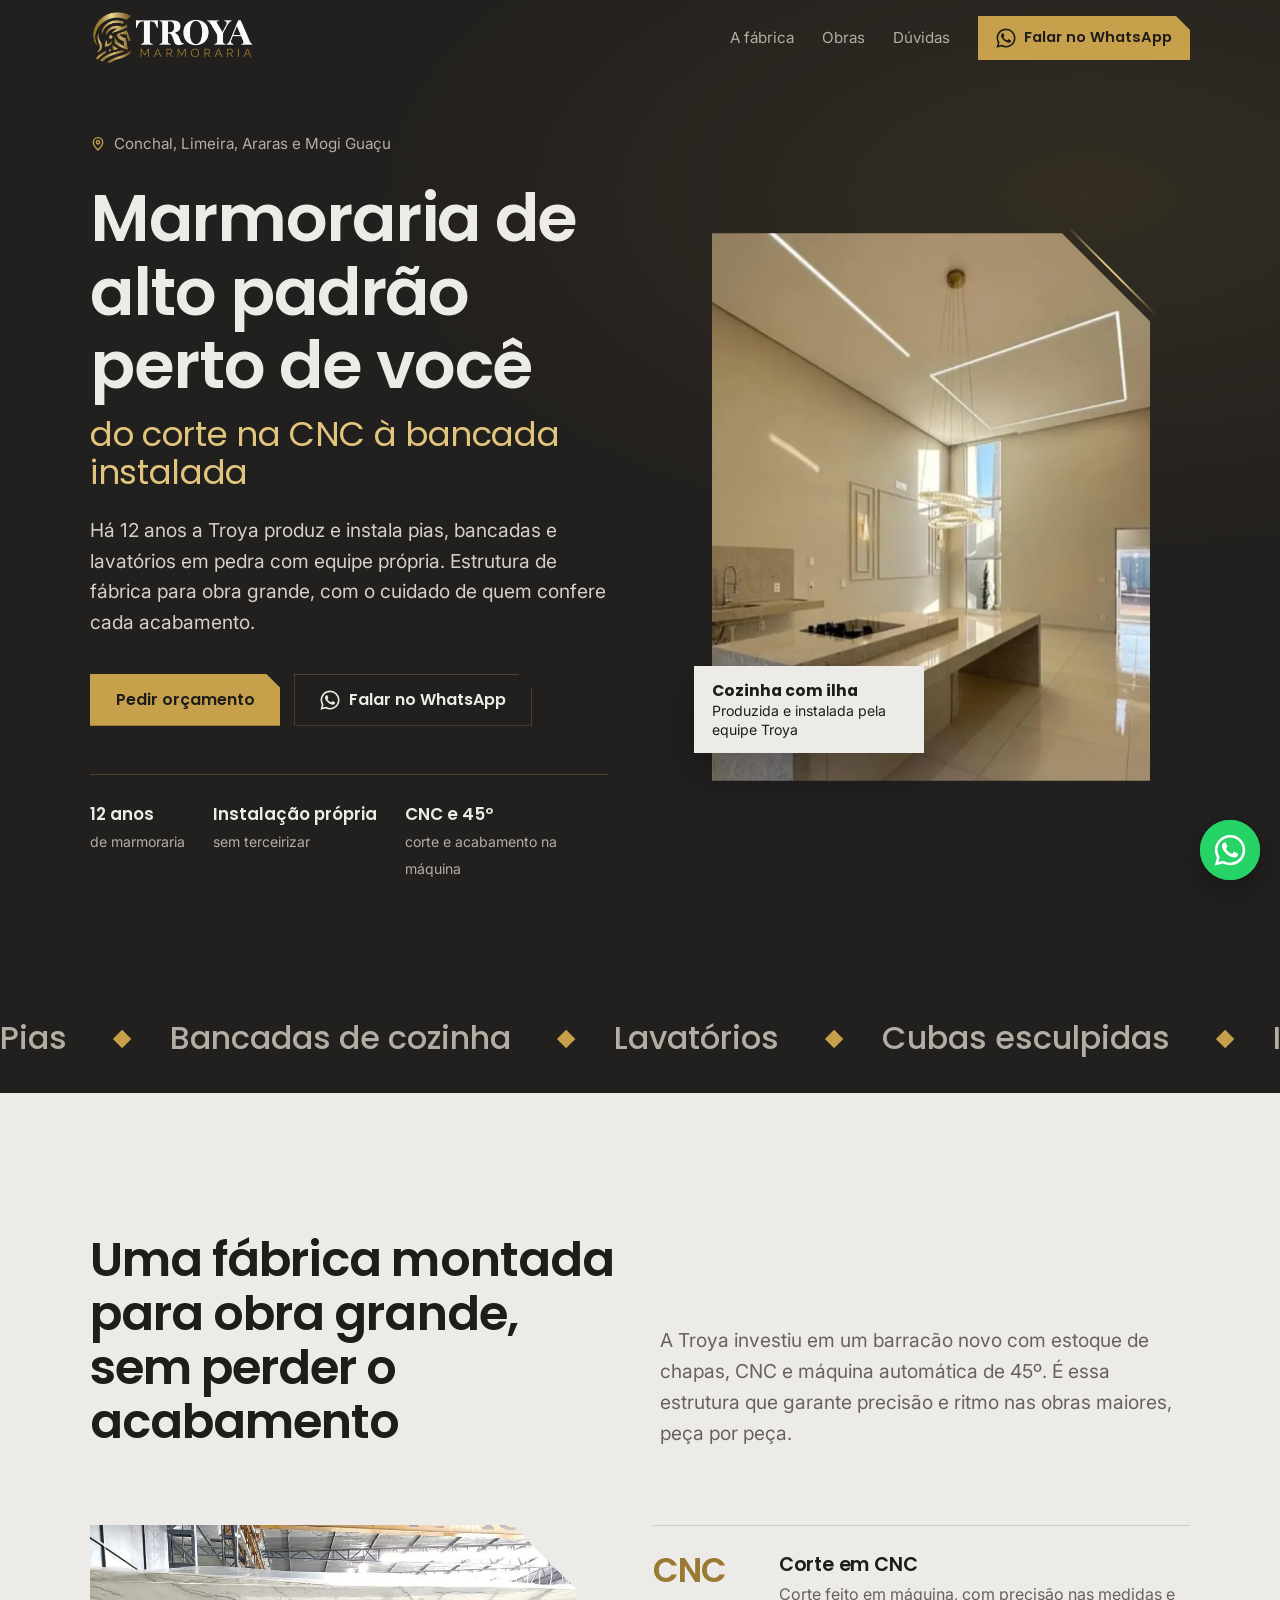
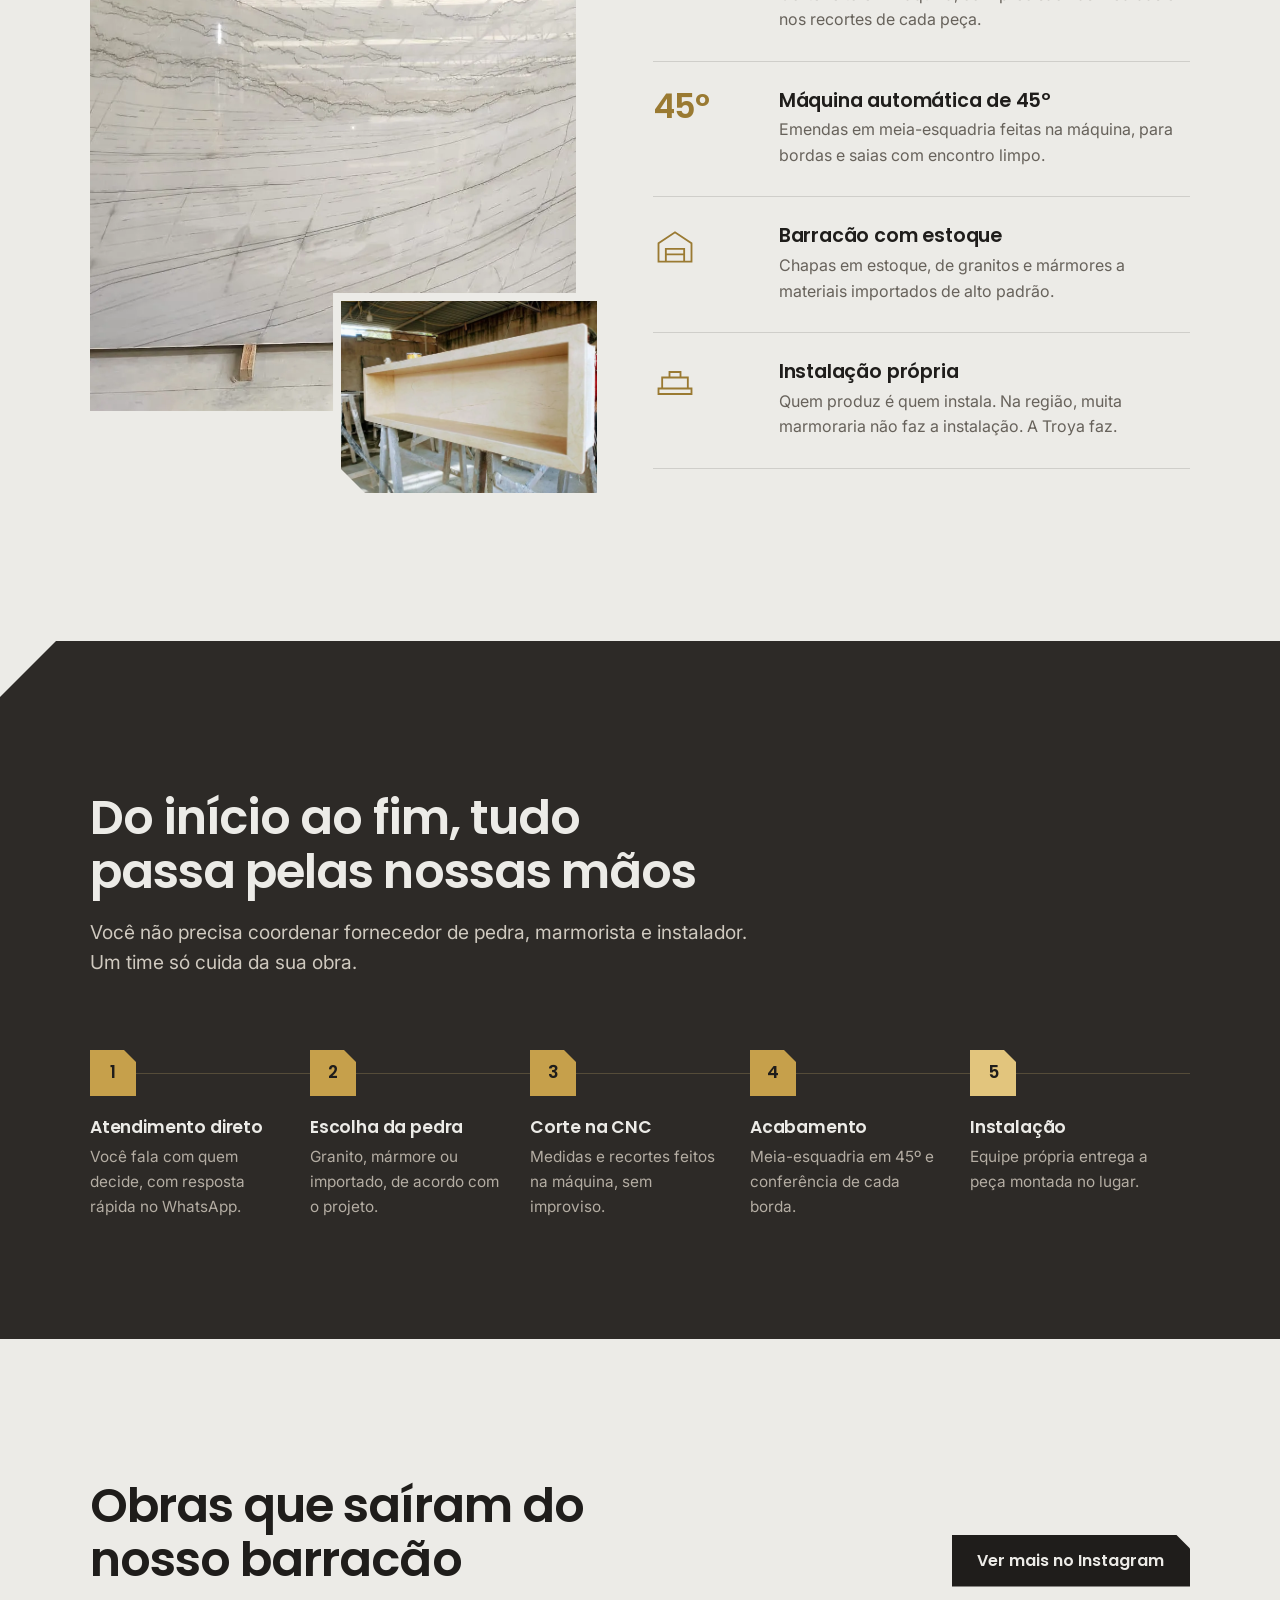
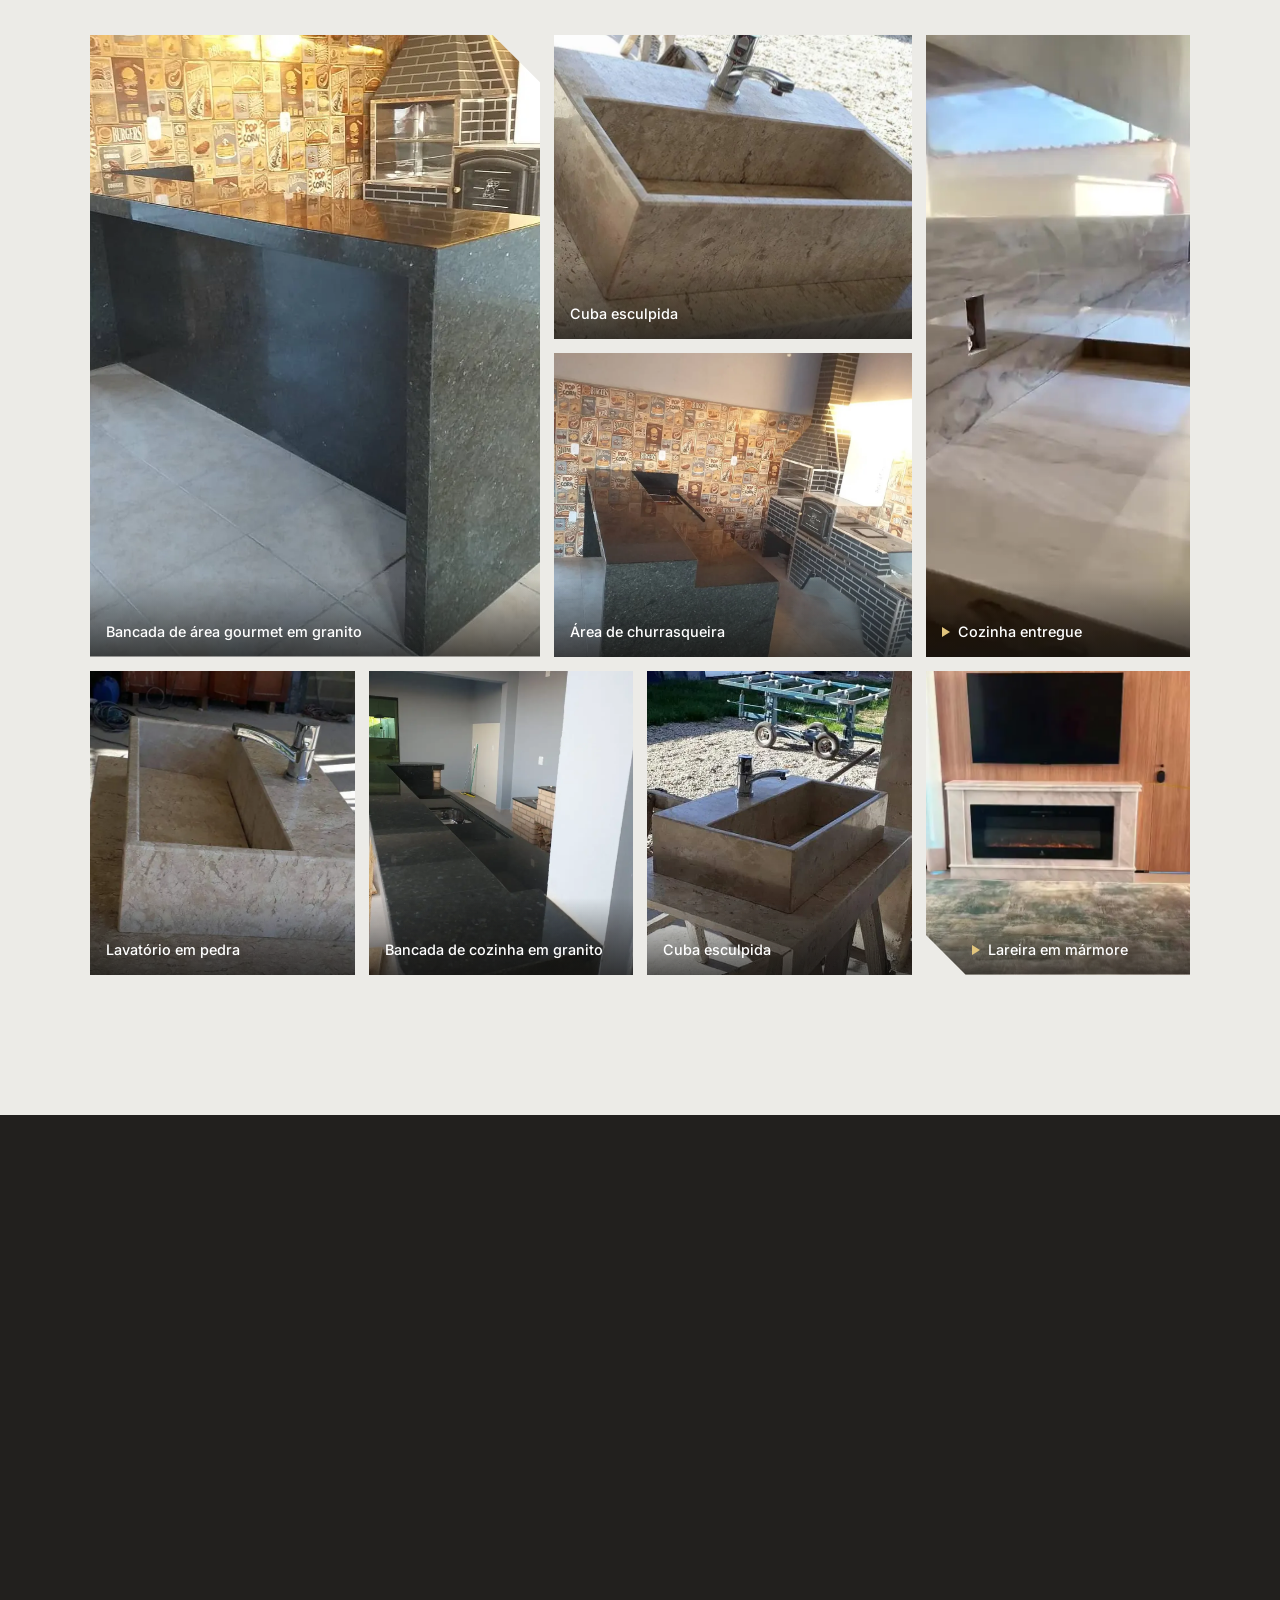
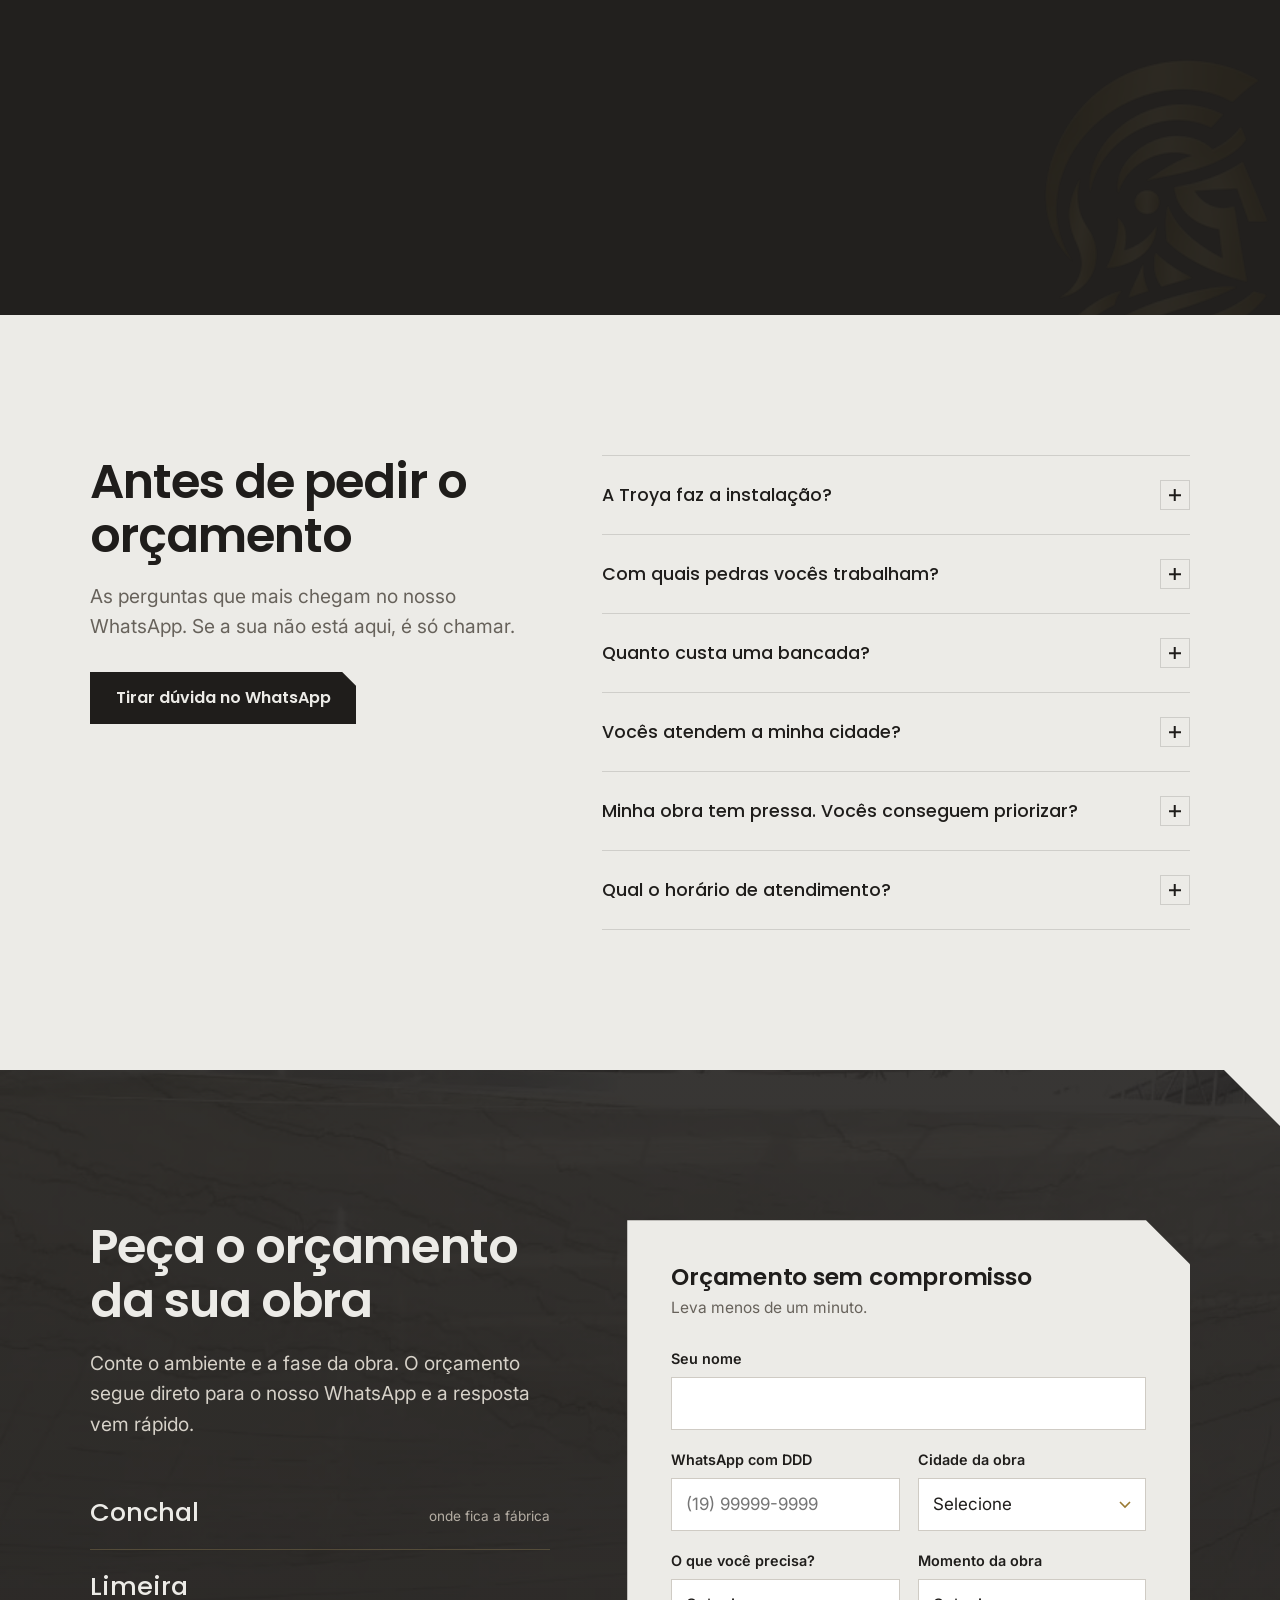
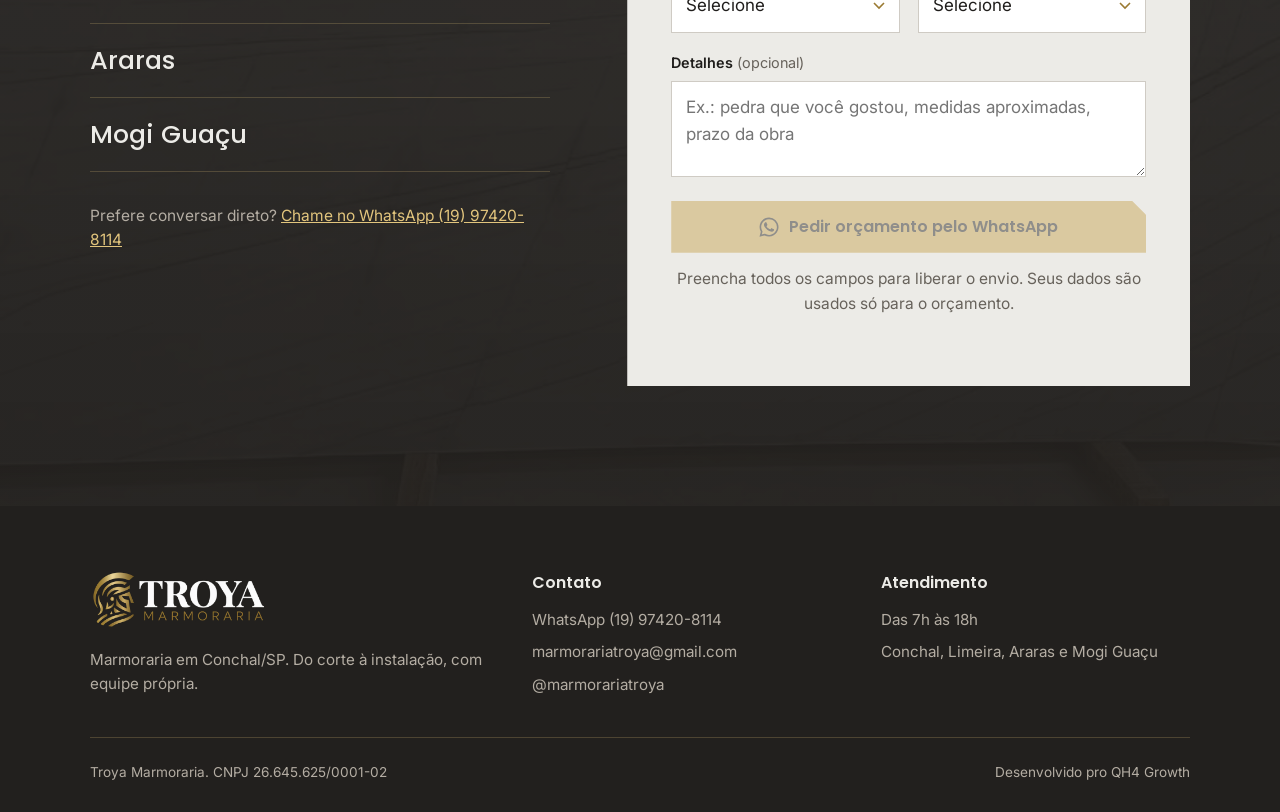
==== index.html @ 85996dbb "Add files via upload" ====
<!DOCTYPE html>
<html lang="pt-BR">
<head>
  <meta charset="utf-8">
  <meta name="viewport" content="width=device-width, initial-scale=1">

  <!-- [QH4 SLOT 1] GOOGLE TAG MANAGER (HEAD)
       Cole aqui o script do GTM, o mais alto possível no <head>.
       Ex.: <script>(function(w,d,s,l,i){...})(window,document,'script','dataLayer','GTM-XXXXXXX');</script> -->

  <!-- [QH4 SLOT 2] VERIFICAÇÕES DE DOMÍNIO
       Meta (facebook-domain-verification), Google Search Console etc.
       Ex.: <meta name="facebook-domain-verification" content="..."> -->

  <!-- [QH4 SLOT 3] META PIXEL DIRETO (só se NÃO usar GTM)
       Cole o código base do Pixel aqui. Os eventos Lead/Contact já disparam pelo tracking.js. -->

  <!-- [QH4 SLOT 4] GTAG GOOGLE ADS / GA4 DIRETO (só se NÃO usar GTM)
       Cole o gtag.js aqui e preencha googleAdsId e googleAdsLeadLabel em assets/js/tracking.js. -->

  <title>Marmoraria em Conchal perto de você | Troya Marmoraria</title>
  <meta name="description" content="Marmoraria de alto padrão em Conchal/SP, com CNC, máquina automática de 45º, estoque próprio e instalação feita pela nossa equipe. Atendemos Conchal, Limeira, Araras e Mogi Guaçu. Peça seu orçamento.">
  <meta name="robots" content="index, follow, max-image-preview:large">
  <meta name="theme-color" content="#22201e">
  <link rel="canonical" href="https://www.marmorariatroya.com.br/">

  <meta property="og:type" content="website">
  <meta property="og:locale" content="pt_BR">
  <meta property="og:site_name" content="Troya Marmoraria">
  <meta property="og:title" content="Troya Marmoraria | Marmoraria de alto padrão perto de você">
  <meta property="og:description" content="Do corte na CNC à instalação com equipe própria. 12 anos em Conchal, atendendo Limeira, Araras e Mogi Guaçu.">
  <meta property="og:url" content="https://www.marmorariatroya.com.br/">
  <meta property="og:image" content="https://www.marmorariatroya.com.br/assets/img/og-troya.jpg">
  <meta property="og:image:width" content="1200">
  <meta property="og:image:height" content="630">
  <meta property="og:image:alt" content="Logo da Troya Marmoraria sobre foto de cozinha com ilha em pedra">
  <meta name="twitter:card" content="summary_large_image">
  <meta name="twitter:title" content="Troya Marmoraria | Marmoraria de alto padrão perto de você">
  <meta name="twitter:description" content="Do corte na CNC à instalação com equipe própria. Conchal, Limeira, Araras e Mogi Guaçu.">
  <meta name="twitter:image" content="https://www.marmorariatroya.com.br/assets/img/og-troya.jpg">

  <link rel="icon" type="image/png" sizes="32x32" href="assets/img/icon-32.png">
  <link rel="apple-touch-icon" href="assets/img/icon-180.png">
  <link rel="manifest" href="site.webmanifest">

  <link rel="preload" as="image" href="assets/img/cozinha-ilha-obra.webp" imagesrcset="assets/img/cozinha-ilha-obra-800.webp 800w, assets/img/cozinha-ilha-obra.webp 1400w" imagesizes="(max-width: 900px) 100vw, 46vw" fetchpriority="high">
  <link rel="preconnect" href="https://fonts.googleapis.com">
  <link rel="preconnect" href="https://fonts.gstatic.com" crossorigin>
  <link href="https://fonts.googleapis.com/css2?family=Inter:wght@400;500;600&family=Poppins:wght@400;500;600&display=swap" rel="stylesheet">
  <link rel="stylesheet" href="assets/css/style.css">
  <script>document.documentElement.classList.add('js');</script>

  <script type="application/ld+json">
  {
    "@context": "https://schema.org",
    "@type": "HomeAndConstructionBusiness",
    "@id": "https://www.marmorariatroya.com.br/#empresa",
    "name": "Troya Marmoraria",
    "url": "https://www.marmorariatroya.com.br/",
    "logo": "https://www.marmorariatroya.com.br/assets/img/logo-troya.png",
    "image": "https://www.marmorariatroya.com.br/assets/img/og-troya.jpg",
    "description": "Marmoraria de alto padrão em Conchal/SP com CNC, máquina automática de 45º, estoque de chapas e instalação feita por equipe própria.",
    "telephone": "+55-19-97420-8114",
    "email": "marmorariatroya@gmail.com",
    "taxID": "26.645.625/0001-02",
    "address": {
      "@type": "PostalAddress",
      "addressLocality": "Conchal",
      "addressRegion": "SP",
      "addressCountry": "BR"
    },
    "areaServed": [
      { "@type": "City", "name": "Conchal" },
      { "@type": "City", "name": "Limeira" },
      { "@type": "City", "name": "Araras" },
      { "@type": "City", "name": "Mogi Guaçu" }
    ],
    "knowsAbout": ["Marmoraria", "Bancadas em granito", "Bancadas em mármore", "Pias e lavatórios em pedra", "Instalação de bancadas"],
    "sameAs": ["https://www.instagram.com/marmorariatroya/"]
  }
  </script>
  <script type="application/ld+json">
  {
    "@context": "https://schema.org",
    "@type": "FAQPage",
    "mainEntity": [
      { "@type": "Question", "name": "A Troya faz a instalação?", "acceptedAnswer": { "@type": "Answer", "text": "Sim. A instalação é feita pela equipe própria da Troya. Cuidamos do serviço do início ao fim, do acabamento à instalação final." } },
      { "@type": "Question", "name": "Com quais pedras vocês trabalham?", "acceptedAnswer": { "@type": "Answer", "text": "Granitos, mármores e materiais importados de alto padrão, com chapas em estoque no nosso barracão." } },
      { "@type": "Question", "name": "Quanto custa uma bancada?", "acceptedAnswer": { "@type": "Answer", "text": "O valor depende da pedra escolhida, das medidas e do acabamento. Envie seu projeto pelo formulário ou pelo WhatsApp para receber o orçamento." } },
      { "@type": "Question", "name": "Vocês atendem a minha cidade?", "acceptedAnswer": { "@type": "Answer", "text": "Atendemos Conchal, Limeira, Araras e Mogi Guaçu. Se a sua obra é em outra cidade da região, chame no WhatsApp para confirmar." } },
      { "@type": "Question", "name": "Minha obra tem pressa. Vocês conseguem priorizar?", "acceptedAnswer": { "@type": "Answer", "text": "Sim. Quando o cliente tem urgência, damos prioridade ao serviço e, quando possível, adiantamos parte dele na mesma semana." } },
      { "@type": "Question", "name": "Qual o horário de atendimento?", "acceptedAnswer": { "@type": "Answer", "text": "Atendemos das 7h às 18h." } }
    ]
  }
  </script>
</head>
<body>
  <!-- [QH4 SLOT 5] GOOGLE TAG MANAGER (NOSCRIPT)
       Cole aqui o <noscript> do GTM, logo após a abertura do <body>. -->

  <a class="skip" href="#conteudo">Pular para o conteúdo</a>

  <header class="topo">
    <div class="wrap">
      <a class="topo__logo" href="#topo" aria-label="Troya Marmoraria, voltar ao início">
        <img src="assets/img/logo-troya.webp" alt="Troya Marmoraria" width="640" height="212">
      </a>
      <nav class="topo__nav" aria-label="Seções">
        <a href="#fabrica">A fábrica</a>
        <a href="#obras">Obras</a>
        <a href="#duvidas">Dúvidas</a>
        <a class="btn" href="#" data-wa="header" aria-label="Falar no WhatsApp">
          <svg viewBox="0 0 24 24" fill="currentColor" aria-hidden="true"><path d="M17.47 14.38c-.3-.15-1.76-.87-2.03-.97-.27-.1-.47-.15-.67.15-.2.3-.77.97-.94 1.17-.17.2-.35.22-.64.07-.3-.15-1.26-.46-2.4-1.48-.89-.79-1.48-1.76-1.66-2.06-.17-.3-.02-.46.13-.6.13-.14.3-.35.45-.52.15-.17.2-.3.3-.5.1-.2.05-.37-.03-.52-.07-.15-.67-1.6-.92-2.2-.24-.58-.49-.5-.67-.51h-.57c-.2 0-.52.07-.79.37-.27.3-1.04 1.02-1.04 2.48s1.07 2.88 1.21 3.08c.15.2 2.1 3.2 5.08 4.49.71.3 1.26.49 1.7.62.71.23 1.36.2 1.87.12.57-.08 1.76-.72 2.01-1.42.25-.7.25-1.29.17-1.42-.07-.12-.27-.2-.57-.35M12.05 21.5h-.01a9.4 9.4 0 0 1-4.8-1.31l-.34-.2-3.57.93.95-3.48-.22-.36a9.43 9.43 0 0 1-1.44-5.02c0-5.2 4.24-9.44 9.45-9.44 2.52 0 4.89.99 6.67 2.77a9.37 9.37 0 0 1 2.76 6.68c0 5.2-4.24 9.43-9.45 9.43m8.04-17.47A11.3 11.3 0 0 0 12.05.7C5.78.7.68 5.8.68 12.06c0 2 .52 3.96 1.52 5.68L.58 23.7l6.1-1.6a11.3 11.3 0 0 0 5.37 1.37h.01c6.26 0 11.36-5.1 11.37-11.37 0-3.03-1.18-5.89-3.33-8.03"/></svg>
          <span>Falar no WhatsApp</span>
        </a>
      </nav>
    </div>
  </header>

  <main id="conteudo">
    <!-- HERO -->
    <section class="hero" id="topo">
      <div class="wrap">
        <div class="hero__texto">
          <div class="hero__local">
            <span><svg viewBox="0 0 24 24" fill="none" stroke="currentColor" stroke-width="2" aria-hidden="true"><path d="M12 21s-7-6.2-7-11.5A7 7 0 0 1 19 9.5C19 14.8 12 21 12 21z"/><circle cx="12" cy="9.5" r="2.5"/></svg>Conchal, Limeira, Araras e Mogi Guaçu</span>
          </div>
          <h1>Marmoraria de alto padrão perto de você <small>do corte na CNC à bancada instalada</small></h1>
          <p class="lead">Há 12 anos a Troya produz e instala pias, bancadas e lavatórios em pedra com equipe própria. Estrutura de fábrica para obra grande, com o cuidado de quem confere cada acabamento.</p>
          <div class="hero__acoes">
            <a class="btn" href="#orcamento">Pedir orçamento</a>
            <a class="btn btn--ghost" href="#" data-wa="hero">
              <svg viewBox="0 0 24 24" fill="currentColor" aria-hidden="true"><path d="M17.47 14.38c-.3-.15-1.76-.87-2.03-.97-.27-.1-.47-.15-.67.15-.2.3-.77.97-.94 1.17-.17.2-.35.22-.64.07-.3-.15-1.26-.46-2.4-1.48-.89-.79-1.48-1.76-1.66-2.06-.17-.3-.02-.46.13-.6.13-.14.3-.35.45-.52.15-.17.2-.3.3-.5.1-.2.05-.37-.03-.52-.07-.15-.67-1.6-.92-2.2-.24-.58-.49-.5-.67-.51h-.57c-.2 0-.52.07-.79.37-.27.3-1.04 1.02-1.04 2.48s1.07 2.88 1.21 3.08c.15.2 2.1 3.2 5.08 4.49.71.3 1.26.49 1.7.62.71.23 1.36.2 1.87.12.57-.08 1.76-.72 2.01-1.42.25-.7.25-1.29.17-1.42-.07-.12-.27-.2-.57-.35M12.05 21.5h-.01a9.4 9.4 0 0 1-4.8-1.31l-.34-.2-3.57.93.95-3.48-.22-.36a9.43 9.43 0 0 1-1.44-5.02c0-5.2 4.24-9.44 9.45-9.44 2.52 0 4.89.99 6.67 2.77a9.37 9.37 0 0 1 2.76 6.68c0 5.2-4.24 9.43-9.45 9.43m8.04-17.47A11.3 11.3 0 0 0 12.05.7C5.78.7.68 5.8.68 12.06c0 2 .52 3.96 1.52 5.68L.58 23.7l6.1-1.6a11.3 11.3 0 0 0 5.37 1.37h.01c6.26 0 11.36-5.1 11.37-11.37 0-3.03-1.18-5.89-3.33-8.03"/></svg>
              Falar no WhatsApp
            </a>
          </div>
          <div class="hero__selos">
            <div><strong>12 anos</strong><span>de marmoraria</span></div>
            <div><strong>Instalação própria</strong><span>sem terceirizar</span></div>
            <div><strong>CNC e 45º</strong><span>corte e acabamento na máquina</span></div>
          </div>
        </div>

        <figure class="laje">
          <div class="laje__img">
            <img src="assets/img/cozinha-ilha-obra.webp" srcset="assets/img/cozinha-ilha-obra-800.webp 800w, assets/img/cozinha-ilha-obra.webp 1400w" sizes="(max-width: 900px) 100vw, 46vw" alt="Cozinha com ilha e bancadas em pedra clara instaladas pela Troya Marmoraria" width="1400" height="1400" fetchpriority="high">
          </div>
          <figcaption><b>Cozinha com ilha</b>Produzida e instalada pela equipe Troya</figcaption>
        </figure>
      </div>
    </section>

    <!-- FAIXA -->
    <div class="faixa" aria-hidden="true">
      <div class="faixa__trilho">
        <span>Pias</span><span>Bancadas de cozinha</span><span>Lavatórios</span><span>Cubas esculpidas</span><span>Ilhas</span><span>Área gourmet</span><span>Lareiras</span>
        <span>Pias</span><span>Bancadas de cozinha</span><span>Lavatórios</span><span>Cubas esculpidas</span><span>Ilhas</span><span>Área gourmet</span><span>Lareiras</span>
      </div>
    </div>

    <!-- FÁBRICA -->
    <section class="fabrica claro" id="fabrica">
      <div class="wrap">
        <div class="fabrica__topo">
          <h2 data-reveal>Uma fábrica montada para obra grande, sem perder o acabamento</h2>
          <p class="lead" data-reveal data-delay="100">A Troya investiu em um barracão novo com estoque de chapas, CNC e máquina automática de 45º. É essa estrutura que garante precisão e ritmo nas obras maiores, peça por peça.</p>
        </div>
        <div class="fabrica__corpo">
          <div class="fabrica__fotos">
            <div class="f1" data-reveal="corte"><img src="assets/img/chapa-barracao.webp" alt="Chapa de pedra natural em estoque no barracão da Troya" width="868" height="868" loading="lazy"></div>
            <div class="f2" data-reveal data-delay="250"><img src="assets/img/peca-oficina.webp" alt="Peça em pedra com acabamento sendo finalizada na oficina da Troya" width="1080" height="810" loading="lazy"></div>
          </div>
          <ul class="equip">
            <li data-reveal>
              <div class="equip__marca">CNC</div>
              <div><h3>Corte em CNC</h3><p>Corte feito em máquina, com precisão nas medidas e nos recortes de cada peça.</p></div>
            </li>
            <li data-reveal data-delay="80">
              <div class="equip__marca">45º</div>
              <div><h3>Máquina automática de 45º</h3><p>Emendas em meia-esquadria feitas na máquina, para bordas e saias com encontro limpo.</p></div>
            </li>
            <li data-reveal data-delay="160">
              <div class="equip__marca"><svg viewBox="0 0 48 48" fill="none" stroke="currentColor" stroke-width="2" aria-hidden="true"><path d="M6 20 24 8l18 12v20H6z"/><path d="M14 40V26h20v14M14 32h20"/></svg></div>
              <div><h3>Barracão com estoque</h3><p>Chapas em estoque, de granitos e mármores a materiais importados de alto padrão.</p></div>
            </li>
            <li data-reveal data-delay="240">
              <div class="equip__marca"><svg viewBox="0 0 48 48" fill="none" stroke="currentColor" stroke-width="2" aria-hidden="true"><path d="M6 30h36v6H6zM10 30V18h28v12"/><path d="M18 18v-6h12v6"/></svg></div>
              <div><h3>Instalação própria</h3><p>Quem produz é quem instala. Na região, muita marmoraria não faz a instalação. A Troya faz.</p></div>
            </li>
          </ul>
        </div>
      </div>
    </section>

    <!-- PROCESSO -->
    <section class="processo" id="processo">
      <div class="wrap">
        <h2 data-reveal>Do início ao fim, tudo passa pelas nossas mãos</h2>
        <p class="lead" data-reveal data-delay="100">Você não precisa coordenar fornecedor de pedra, marmorista e instalador. Um time só cuida da sua obra.</p>
        <ol class="passos">
          <li data-reveal><h3>Atendimento direto</h3><p>Você fala com quem decide, com resposta rápida no WhatsApp.</p></li>
          <li data-reveal data-delay="80"><h3>Escolha da pedra</h3><p>Granito, mármore ou importado, de acordo com o projeto.</p></li>
          <li data-reveal data-delay="160"><h3>Corte na CNC</h3><p>Medidas e recortes feitos na máquina, sem improviso.</p></li>
          <li data-reveal data-delay="240"><h3>Acabamento</h3><p>Meia-esquadria em 45º e conferência de cada borda.</p></li>
          <li data-reveal data-delay="320"><h3>Instalação</h3><p>Equipe própria entrega a peça montada no lugar.</p></li>
        </ol>
      </div>
    </section>

    <!-- OBRAS -->
    <section class="obras claro" id="obras">
      <div class="wrap">
        <div class="obras__topo">
          <h2 data-reveal>Obras que saíram do nosso barracão</h2>
          <a class="btn btn--dark" href="https://www.instagram.com/marmorariatroya/" target="_blank" rel="noopener" data-reveal>Ver mais no Instagram</a>
        </div>
        <div class="mosaico">
          <figure class="peca p1" data-reveal><img src="assets/img/bancada-granito-gourmet.webp" alt="Bancada de área gourmet em granito escuro com saia reta" width="1080" height="1080" loading="lazy"><figcaption>Bancada de área gourmet em granito</figcaption></figure>
          <figure class="peca p2" data-reveal data-delay="80"><img src="assets/img/cuba-esculpida-1.webp" alt="Cuba esculpida em pedra bege com torneira cromada" width="720" height="720" loading="lazy"><figcaption>Cuba esculpida</figcaption></figure>
          <figure class="peca p3 peca--video" data-reveal data-delay="160"><video src="assets/video/cozinha-obra.mp4" poster="assets/img/poster-cozinha.webp" muted loop playsinline preload="none" data-autoplay width="540" height="960" aria-label="Vídeo de cozinha com bancadas em pedra clara instaladas"></video><figcaption>Cozinha entregue</figcaption></figure>
          <figure class="peca p4" data-reveal data-delay="80"><img src="assets/img/bancada-granito-churrasqueira.webp" alt="Bancada em granito ao lado de churrasqueira de tijolos" width="1080" height="1080" loading="lazy"><figcaption>Área de churrasqueira</figcaption></figure>
          <figure class="peca p5" data-reveal><img src="assets/img/cuba-esculpida-2.webp" alt="Cuba esculpida em pedra com detalhe de encaixe" width="719" height="719" loading="lazy"><figcaption>Lavatório em pedra</figcaption></figure>
          <figure class="peca p6" data-reveal data-delay="80"><img src="assets/img/bancada-granito-cozinha.webp" alt="Bancada de cozinha em granito escuro instalada" width="1080" height="1080" loading="lazy"><figcaption>Bancada de cozinha em granito</figcaption></figure>
          <figure class="peca p7" data-reveal data-delay="160"><img src="assets/img/cuba-esculpida-3.webp" alt="Cuba quadrada esculpida em pedra" width="540" height="540" loading="lazy"><figcaption>Cuba esculpida</figcaption></figure>
          <figure class="peca p8 peca--video" data-reveal data-delay="240"><video src="assets/video/lareira-marmore.mp4" poster="assets/img/poster-lareira.webp" muted loop playsinline preload="none" data-autoplay width="540" height="960" aria-label="Vídeo de lareira revestida em mármore branco"></video><figcaption>Lareira em mármore</figcaption></figure>
        </div>
      </div>
    </section>

    <!-- QUEM -->
    <section class="quem" id="quem">
      <img class="quem__elmo" src="assets/img/elmo.webp" alt="" width="240" height="240" loading="lazy">
      <div class="wrap">
        <div class="quem__anos" data-reveal>
          <b>12</b>
          <span>anos de marmoraria em Conchal</span>
        </div>
        <div class="quem__texto">
          <h2 data-reveal>Uma empresa de família que cresceu cuidando do acabamento</h2>
          <p class="lead" data-reveal data-delay="100">A Troya começou com o Alisson e a esposa, Viviane. Hoje tem produção própria, atendimento no escritório e o Alisson à frente das obras maiores. O compromisso continua o mesmo: qualidade em cada peça e palavra cumprida no prazo.</p>
          <div class="quem__info" data-reveal data-delay="200">
            <div><strong>Obra com pressa?</strong><p>Quando o cliente tem urgência, a gente prioriza e, quando possível, adianta parte do serviço na mesma semana.</p></div>
            <div><strong>Das 7h às 18h</strong><p>Horário de atendimento para orçamentos, dúvidas e acompanhamento da sua obra.</p></div>
          </div>
        </div>
      </div>
    </section>

    <!-- FAQ -->
    <section class="faq claro" id="duvidas">
      <div class="wrap">
        <div class="faq__lado">
          <h2 data-reveal>Antes de pedir o orçamento</h2>
          <p class="lead" data-reveal data-delay="100">As perguntas que mais chegam no nosso WhatsApp. Se a sua não está aqui, é só chamar.</p>
          <a class="btn btn--dark" href="#" data-wa="faq" data-reveal data-delay="150">Tirar dúvida no WhatsApp</a>
        </div>
        <div class="faq__lista">
          <details><summary>A Troya faz a instalação?<i aria-hidden="true"></i></summary><div class="faq__resp"><p>Sim. A instalação é feita pela equipe própria da Troya. Cuidamos do serviço do início ao fim, do acabamento à instalação final.</p></div></details>
          <details><summary>Com quais pedras vocês trabalham?<i aria-hidden="true"></i></summary><div class="faq__resp"><p>Granitos, mármores e materiais importados de alto padrão, com chapas em estoque no nosso barracão.</p></div></details>
          <details><summary>Quanto custa uma bancada?<i aria-hidden="true"></i></summary><div class="faq__resp"><p>O valor depende da pedra escolhida, das medidas e do acabamento. Envie seu projeto pelo formulário ou pelo WhatsApp para receber o orçamento.</p></div></details>
          <details><summary>Vocês atendem a minha cidade?<i aria-hidden="true"></i></summary><div class="faq__resp"><p>Atendemos Conchal, Limeira, Araras e Mogi Guaçu. Se a sua obra é em outra cidade da região, chame no WhatsApp para confirmar.</p></div></details>
          <details><summary>Minha obra tem pressa. Vocês conseguem priorizar?<i aria-hidden="true"></i></summary><div class="faq__resp"><p>Sim. Quando o cliente tem urgência, damos prioridade ao serviço e, quando possível, adiantamos parte dele na mesma semana.</p></div></details>
          <details><summary>Qual o horário de atendimento?<i aria-hidden="true"></i></summary><div class="faq__resp"><p>Atendemos das 7h às 18h.</p></div></details>
        </div>
      </div>
    </section>

    <!-- ORÇAMENTO -->
    <section class="orcamento" id="orcamento">
      <div class="wrap">
        <div>
          <h2 data-reveal>Peça o orçamento da sua obra</h2>
          <p class="lead" data-reveal data-delay="100">Conte o ambiente e a fase da obra. O orçamento segue direto para o nosso WhatsApp e a resposta vem rápido.</p>
          <ul class="cidades" data-reveal data-delay="150">
            <li>Conchal <small>onde fica a fábrica</small></li>
            <li>Limeira</li>
            <li>Araras</li>
            <li>Mogi Guaçu</li>
          </ul>
          <p class="orcamento__wa">Prefere conversar direto? <a href="#" data-wa="orcamento">Chame no WhatsApp (19) 97420-8114</a></p>
        </div>

        <form class="form" id="form-orcamento" novalidate data-reveal data-delay="100">
          <h3>Orçamento sem compromisso</h3>
          <p>Leva menos de um minuto.</p>
          <div class="campos">
            <div class="campo campo--full">
              <label for="f-nome">Seu nome</label>
              <input id="f-nome" name="nome" type="text" autocomplete="name" required minlength="2">
            </div>
            <div class="campo">
              <label for="f-whatsapp">WhatsApp com DDD</label>
              <input id="f-whatsapp" name="whatsapp" type="tel" inputmode="tel" autocomplete="tel-national" placeholder="(19) 99999-9999" required pattern="\(\d{2}\) \d{4,5}-\d{4}">
            </div>
            <div class="campo">
              <label for="f-cidade">Cidade da obra</label>
              <select id="f-cidade" name="cidade" required>
                <option value="" selected disabled>Selecione</option>
                <option>Conchal</option>
                <option>Limeira</option>
                <option>Araras</option>
                <option>Mogi Guaçu</option>
                <option>Outra cidade da região</option>
              </select>
            </div>
            <div class="campo">
              <label for="f-ambiente">O que você precisa?</label>
              <select id="f-ambiente" name="ambiente" required>
                <option value="" selected disabled>Selecione</option>
                <option>Cozinha</option>
                <option>Banheiro ou lavabo</option>
                <option>Área gourmet</option>
                <option>Lareira</option>
                <option>Vários ambientes (obra completa)</option>
                <option>Outro</option>
              </select>
            </div>
            <div class="campo">
              <label for="f-momento">Momento da obra</label>
              <select id="f-momento" name="momento" required>
                <option value="" selected disabled>Selecione</option>
                <option>Já tenho projeto ou medidas</option>
                <option>Obra em andamento</option>
                <option>Ainda estou planejando</option>
              </select>
            </div>
            <div class="campo campo--full">
              <label for="f-detalhes">Detalhes <em>(opcional)</em></label>
              <textarea id="f-detalhes" name="detalhes" placeholder="Ex.: pedra que você gostou, medidas aproximadas, prazo da obra"></textarea>
            </div>
          </div>
          <button class="btn" type="submit" disabled>
            <svg viewBox="0 0 24 24" fill="currentColor" aria-hidden="true"><path d="M17.47 14.38c-.3-.15-1.76-.87-2.03-.97-.27-.1-.47-.15-.67.15-.2.3-.77.97-.94 1.17-.17.2-.35.22-.64.07-.3-.15-1.26-.46-2.4-1.48-.89-.79-1.48-1.76-1.66-2.06-.17-.3-.02-.46.13-.6.13-.14.3-.35.45-.52.15-.17.2-.3.3-.5.1-.2.05-.37-.03-.52-.07-.15-.67-1.6-.92-2.2-.24-.58-.49-.5-.67-.51h-.57c-.2 0-.52.07-.79.37-.27.3-1.04 1.02-1.04 2.48s1.07 2.88 1.21 3.08c.15.2 2.1 3.2 5.08 4.49.71.3 1.26.49 1.7.62.71.23 1.36.2 1.87.12.57-.08 1.76-.72 2.01-1.42.25-.7.25-1.29.17-1.42-.07-.12-.27-.2-.57-.35M12.05 21.5h-.01a9.4 9.4 0 0 1-4.8-1.31l-.34-.2-3.57.93.95-3.48-.22-.36a9.43 9.43 0 0 1-1.44-5.02c0-5.2 4.24-9.44 9.45-9.44 2.52 0 4.89.99 6.67 2.77a9.37 9.37 0 0 1 2.76 6.68c0 5.2-4.24 9.43-9.45 9.43m8.04-17.47A11.3 11.3 0 0 0 12.05.7C5.78.7.68 5.8.68 12.06c0 2 .52 3.96 1.52 5.68L.58 23.7l6.1-1.6a11.3 11.3 0 0 0 5.37 1.37h.01c6.26 0 11.36-5.1 11.37-11.37 0-3.03-1.18-5.89-3.33-8.03"/></svg>
            <span>Pedir orçamento pelo WhatsApp</span>
          </button>
          <p class="form__nota">Preencha todos os campos para liberar o envio. Seus dados são usados só para o orçamento.</p>
        </form>
      </div>
    </section>
  </main>

  <footer class="rodape">
    <div class="wrap">
      <div class="rodape__grid">
        <div>
          <img src="assets/img/logo-troya.webp" alt="Troya Marmoraria" width="640" height="212" loading="lazy">
          <p>Marmoraria em Conchal/SP. Do corte à instalação, com equipe própria.</p>
        </div>
        <div>
          <h4>Contato</h4>
          <ul>
            <li><a href="#" data-wa="rodape">WhatsApp (19) 97420-8114</a></li>
            <li><a href="mailto:marmorariatroya@gmail.com">marmorariatroya@gmail.com</a></li>
            <li><a href="https://www.instagram.com/marmorariatroya/" target="_blank" rel="noopener">@marmorariatroya</a></li>
          </ul>
        </div>
        <div>
          <h4>Atendimento</h4>
          <ul>
            <li>Das 7h às 18h</li>
            <li>Conchal, Limeira, Araras e Mogi Guaçu</li>
          </ul>
        </div>
      </div>
      <div class="rodape__base">
        <span>Troya Marmoraria. CNPJ 26.645.625/0001-02</span>
        <a href="https://www.instagram.com/qh4growth/" target="_blank" rel="noopener">Desenvolvido pro QH4 Growth</a>
      </div>
    </div>
  </footer>

  <a class="wa-flutuante" href="#" data-wa="flutuante" aria-label="Falar com a Troya no WhatsApp">
    <svg viewBox="0 0 24 24" fill="currentColor" aria-hidden="true"><path d="M17.47 14.38c-.3-.15-1.76-.87-2.03-.97-.27-.1-.47-.15-.67.15-.2.3-.77.97-.94 1.17-.17.2-.35.22-.64.07-.3-.15-1.26-.46-2.4-1.48-.89-.79-1.48-1.76-1.66-2.06-.17-.3-.02-.46.13-.6.13-.14.3-.35.45-.52.15-.17.2-.3.3-.5.1-.2.05-.37-.03-.52-.07-.15-.67-1.6-.92-2.2-.24-.58-.49-.5-.67-.51h-.57c-.2 0-.52.07-.79.37-.27.3-1.04 1.02-1.04 2.48s1.07 2.88 1.21 3.08c.15.2 2.1 3.2 5.08 4.49.71.3 1.26.49 1.7.62.71.23 1.36.2 1.87.12.57-.08 1.76-.72 2.01-1.42.25-.7.25-1.29.17-1.42-.07-.12-.27-.2-.57-.35M12.05 21.5h-.01a9.4 9.4 0 0 1-4.8-1.31l-.34-.2-3.57.93.95-3.48-.22-.36a9.43 9.43 0 0 1-1.44-5.02c0-5.2 4.24-9.44 9.45-9.44 2.52 0 4.89.99 6.67 2.77a9.37 9.37 0 0 1 2.76 6.68c0 5.2-4.24 9.43-9.45 9.43m8.04-17.47A11.3 11.3 0 0 0 12.05.7C5.78.7.68 5.8.68 12.06c0 2 .52 3.96 1.52 5.68L.58 23.7l6.1-1.6a11.3 11.3 0 0 0 5.37 1.37h.01c6.26 0 11.36-5.1 11.37-11.37 0-3.03-1.18-5.89-3.33-8.03"/></svg>
  </a>

  <!-- [QH4 SLOT 6] SCRIPTS DE TERCEIROS
       Chat, heatmap (Clarity, Hotjar) e outros scripts que não sejam GTM/Pixel/gtag. -->

  <!-- [QH4 SLOT 7] CONFIGURAÇÃO: WhatsApp, webhook e rótulos de conversão ficam em assets/js/tracking.js -->
  <script src="assets/js/tracking.js"></script>
  <script src="assets/js/main.js" defer></script>
</body>
</html>
---- assets/css/style.css ----
/* Troya Marmoraria | LP QH4
   Motivo visual: o corte em 45º (meia-esquadria). Cantos chanfrados nas imagens
   e nas viradas de seção, linha dourada na diagonal. */

:root {
  --carvao: #22201e;
  --grafite: #2d2a27;
  --grafite-2: #37332f;
  --ouro: #c6a04b;
  --ouro-claro: #e2c57d;
  --ouro-escuro: #9a7a32;
  --marmore: #ecebe7;
  --marmore-2: #f7f6f3;
  --tinta: #1f1d1b;
  --cinza: #67625b;
  --cinza-claro: #b4ada3;
  --linha-escura: rgba(226, 197, 125, .22);
  --linha-clara: rgba(31, 29, 27, .14);

  --f-titulo: 'Poppins', system-ui, sans-serif;
  --f-texto: 'Inter', system-ui, sans-serif;

  --chanfro: 56px;
  --wrap: 1180px;
  --gutter: clamp(16px, 4vw, 40px);
  --ease: cubic-bezier(.2, .7, .1, 1);
}

*, *::before, *::after { box-sizing: border-box; }
html { scroll-behavior: smooth; -webkit-text-size-adjust: 100%; }
body {
  margin: 0;
  background: var(--carvao);
  color: var(--marmore);
  font-family: var(--f-texto);
  font-size: 1.0625rem;
  line-height: 1.6;
  -webkit-font-smoothing: antialiased;
  overflow-x: hidden;
}
img, video { display: block; max-width: 100%; height: auto; }
a { color: inherit; }
button, input, select, textarea { font: inherit; }
:focus-visible { outline: 2px solid var(--ouro-claro); outline-offset: 3px; }

.wrap { width: 100%; max-width: var(--wrap); margin: 0 auto; padding: 0 var(--gutter); }

h1, h2, h3 { font-family: var(--f-titulo); line-height: 1.12; margin: 0; letter-spacing: -.02em; }
h2 { font-size: clamp(1.9rem, 4.2vw, 3rem); font-weight: 600; max-width: 20ch; }
h3 { font-size: 1.2rem; font-weight: 600; letter-spacing: -.01em; }
p { margin: 0; }
.lead { font-size: clamp(1.05rem, 1.6vw, 1.2rem); max-width: 56ch; }

.skip { position: absolute; left: -999px; top: 8px; background: var(--ouro); color: var(--tinta); padding: 8px 14px; z-index: 100; }
.skip:focus { left: 8px; }

/* ---------- Botões ---------- */
.btn {
  --bg: var(--ouro); --fg: var(--tinta);
  display: inline-flex; align-items: center; justify-content: center; gap: .6em;
  min-height: 52px; padding: 0 1.6em;
  background: var(--bg); color: var(--fg);
  font-family: var(--f-titulo); font-weight: 600; font-size: 1rem; text-decoration: none;
  border: 0; cursor: pointer;
  clip-path: polygon(0 0, calc(100% - 14px) 0, 100% 14px, 100% 100%, 0 100%);
  transition: background .25s var(--ease), transform .25s var(--ease);
}
.btn:hover { --bg: var(--ouro-claro); transform: translateY(-2px); }
.btn:active { transform: translateY(0); }
.btn svg { width: 20px; height: 20px; flex: none; }
.btn--ghost { --bg: transparent; --fg: var(--marmore); box-shadow: inset 0 0 0 1px var(--linha-escura); }
.btn--ghost:hover { --bg: rgba(226, 197, 125, .1); }
.btn--dark { --bg: var(--tinta); --fg: var(--marmore); }
.btn--dark:hover { --bg: var(--grafite-2); }

/* ---------- Header ---------- */
.topo {
  position: fixed; inset: 0 0 auto 0; z-index: 50;
  transition: background .3s var(--ease), box-shadow .3s var(--ease);
}
.topo.is-solid { background: rgba(34, 32, 30, .94); backdrop-filter: blur(10px); box-shadow: 0 1px 0 var(--linha-escura); }
.topo .wrap { display: flex; align-items: center; justify-content: space-between; height: 76px; gap: 24px; }
.topo__logo img { width: 168px; height: auto; }
.topo__nav { display: flex; align-items: center; gap: 28px; }
.topo__nav a:not(.btn) { text-decoration: none; font-size: .95rem; color: var(--cinza-claro); transition: color .2s; }
.topo__nav a:not(.btn):hover { color: var(--ouro-claro); }
.topo .btn { min-height: 44px; font-size: .92rem; padding: 0 1.2em; }

/* ---------- Hero ---------- */
.hero {
  position: relative; padding: 132px 0 96px;
  background:
    radial-gradient(1200px 600px at 85% 20%, rgba(198, 160, 75, .10), transparent 60%),
    var(--carvao);
}
.hero .wrap { display: grid; grid-template-columns: 1fr 1fr; gap: clamp(32px, 5vw, 72px); align-items: center; }
.hero__local { display: flex; flex-wrap: wrap; gap: 8px 18px; margin-bottom: 26px; color: var(--cinza-claro); font-size: .95rem; }
.hero__local span { display: inline-flex; align-items: center; gap: 8px; }
.hero__local svg { width: 16px; height: 16px; color: var(--ouro); }
.hero h1 { font-size: clamp(2.3rem, 5.4vw, 4.1rem); font-weight: 600; max-width: 15ch; }
.hero h1 small { display: block; margin-top: .35em; font-size: .52em; font-weight: 400; color: var(--ouro-claro); letter-spacing: -.01em; }
.hero .lead { margin-top: 24px; color: #d6d1c8; }
.hero__acoes { display: flex; flex-wrap: wrap; gap: 14px; margin-top: 36px; }
.hero__selos { display: grid; grid-template-columns: repeat(3, auto); gap: 28px; margin-top: 48px; padding-top: 26px; border-top: 1px solid var(--linha-escura); max-width: 560px; }
.hero__selos strong { display: block; font-family: var(--f-titulo); font-size: 1.05rem; font-weight: 600; color: var(--marmore); }
.hero__selos span { font-size: .88rem; color: var(--cinza-claro); }

.laje { position: relative; }
.laje__img {
  position: relative; overflow: hidden; aspect-ratio: 4 / 5;
  clip-path: polygon(0 0, calc(100% - 88px) 0, 100% 88px, 100% 100%, 0 100%);
}
.laje__img img { width: 100%; height: 115%; object-fit: cover; will-change: transform; }
.laje::after {
  /* a linha do corte de 45º, paralela ao chanfro */
  content: ''; position: absolute; left: calc(100% - 100px); top: 37px; width: 124px; height: 2px;
  background: linear-gradient(90deg, transparent, var(--ouro-claro) 40%, var(--ouro-claro) 60%, transparent);
  transform: rotate(45deg);
}
.laje figcaption {
  position: absolute; left: -18px; bottom: 28px;
  background: var(--marmore); color: var(--tinta);
  padding: 14px 18px; font-size: .88rem; line-height: 1.35; max-width: 230px;
  box-shadow: 0 18px 40px rgba(0, 0, 0, .28);
}
.laje figcaption b { display: block; font-family: var(--f-titulo); font-size: .98rem; }

/* entrada da hero: a laje é "cortada" na diagonal */
.js .hero .laje__img { animation: corte 1.3s var(--ease) .15s both; }
.js .hero .laje::after { animation: risco .7s var(--ease) 1.1s both; }
.js .hero__texto > * { animation: sobe .9s var(--ease) both; }
.js .hero__texto > *:nth-child(2) { animation-delay: .08s; }
.js .hero__texto > *:nth-child(3) { animation-delay: .16s; }
.js .hero__texto > *:nth-child(4) { animation-delay: .24s; }
.js .hero__texto > *:nth-child(5) { animation-delay: .32s; }
@keyframes corte {
  from { clip-path: polygon(0 0, 0 0, 0 0, 0 0, 0 0); }
  to   { clip-path: polygon(0 0, calc(100% - 88px) 0, 100% 88px, 100% 100%, 0 100%); }
}
@keyframes risco { from { opacity: 0; } to { opacity: 1; } }
@keyframes sobe { from { opacity: 0; transform: translateY(18px); } to { opacity: 1; transform: none; } }

/* ---------- Faixa de ambientes ---------- */
.faixa { padding: 34px 0 30px; overflow: hidden; color: var(--cinza-claro); }
.faixa__trilho { display: flex; width: max-content; animation: trilho 38s linear infinite; }
.faixa__trilho span { font-family: var(--f-titulo); font-size: clamp(1.3rem, 2.6vw, 2rem); font-weight: 500; padding-right: 1.4em; white-space: nowrap; }
.faixa__trilho span::after { content: ''; display: inline-block; width: .42em; height: .42em; margin-left: 1.4em; background: var(--ouro); transform: rotate(45deg) translateY(-.15em); }
@keyframes trilho { to { transform: translateX(-50%); } }

/* ---------- Seções claras ---------- */
.claro { background: var(--marmore); color: var(--tinta); }
.claro .lead { color: var(--cinza); }

/* ---------- Fábrica ---------- */
.fabrica { padding: clamp(80px, 11vw, 140px) 0; }
.fabrica__topo { display: grid; grid-template-columns: 1fr 1fr; gap: 40px; align-items: end; margin-bottom: clamp(48px, 6vw, 80px); }
.fabrica__corpo { display: grid; grid-template-columns: .95fr 1.05fr; gap: clamp(32px, 6vw, 88px); align-items: start; }
.fabrica__fotos { position: relative; padding-bottom: 90px; }
.fabrica__fotos .f1 { clip-path: polygon(0 0, calc(100% - 64px) 0, 100% 64px, 100% 100%, 0 100%); }
.fabrica__fotos .f2 {
  position: absolute; right: -6%; bottom: 0; width: 56%;
  border: 8px solid var(--marmore);
  clip-path: polygon(0 0, 100% 0, 100% 100%, 40px 100%, 0 calc(100% - 40px));
}
.fabrica__fotos img { width: 100%; object-fit: cover; }
.fabrica__fotos .f1 img { aspect-ratio: 1 / 1; }
.fabrica__fotos .f2 img { aspect-ratio: 4 / 3; }

.equip { list-style: none; margin: 0; padding: 0; }
.equip li {
  display: grid; grid-template-columns: 104px 1fr; gap: 22px;
  padding: 28px 0; border-top: 1px solid var(--linha-clara);
}
.equip li:last-child { border-bottom: 1px solid var(--linha-clara); }
.equip__marca {
  font-family: var(--f-titulo); font-weight: 600; font-size: 2.1rem; line-height: 1;
  color: var(--ouro-escuro); letter-spacing: -.03em;
}
.equip__marca svg { width: 44px; height: 44px; color: var(--ouro-escuro); }
.equip h3 { margin-bottom: 6px; }
.equip p { color: var(--cinza); font-size: 1rem; }
.equip li { transition: background .3s var(--ease), padding .3s var(--ease); }
.equip li:hover { background: var(--marmore-2); padding-left: 14px; padding-right: 14px; }

/* ---------- Processo ---------- */
.processo {
  padding: clamp(96px, 12vw, 150px) 0 clamp(80px, 10vw, 120px);
  background: var(--grafite);
  position: relative;
}
.processo::before { content: ''; position: absolute; top: 0; left: 0; border-style: solid; border-width: var(--chanfro) var(--chanfro) 0 0; border-color: var(--marmore) transparent transparent transparent; }
.processo .lead { color: #cfc9bf; margin-top: 18px; }
.passos { list-style: none; margin: clamp(48px, 6vw, 72px) 0 0; padding: 0; display: grid; grid-template-columns: repeat(5, 1fr); position: relative; counter-reset: passo; }
.passos::before { content: ''; position: absolute; left: 0; right: 0; top: 23px; height: 1px; background: var(--linha-escura); }
.passos li { position: relative; padding-right: 22px; counter-increment: passo; }
.passos li::before {
  content: counter(passo); display: grid; place-items: center;
  width: 46px; height: 46px; margin-bottom: 22px; position: relative;
  font-family: var(--f-titulo); font-weight: 600; color: var(--tinta); background: var(--ouro);
  clip-path: polygon(0 0, calc(100% - 12px) 0, 100% 12px, 100% 100%, 0 100%);
}
.passos h3 { font-size: 1.08rem; margin-bottom: 8px; }
.passos p { font-size: .96rem; color: var(--cinza-claro); }
.passos li:last-child::before { background: var(--ouro-claro); }

/* ---------- Obras ---------- */
.obras { padding: clamp(80px, 11vw, 140px) 0; }
.obras__topo { display: flex; justify-content: space-between; align-items: end; gap: 32px; flex-wrap: wrap; margin-bottom: 48px; }
.mosaico { display: grid; grid-template-columns: repeat(12, 1fr); grid-auto-rows: 92px; gap: 14px; }
.peca { position: relative; overflow: hidden; margin: 0; background: #d9d6d0; }
.peca img, .peca video { width: 100%; height: 100%; object-fit: cover; transition: transform .8s var(--ease); }
.peca:hover img, .peca:hover video { transform: scale(1.04); }
.peca figcaption {
  position: absolute; left: 0; right: 0; bottom: 0; padding: 40px 16px 14px;
  background: linear-gradient(transparent, rgba(20, 19, 17, .72));
  color: #fff; font-size: .9rem; font-weight: 500;
}
.p8 figcaption { padding-left: 46px; }
.peca--video figcaption::before {
  content: ''; display: inline-block; width: 0; height: 0; margin-right: 8px;
  border-left: 8px solid var(--ouro-claro); border-top: 5px solid transparent; border-bottom: 5px solid transparent;
}
.p1 { grid-column: 1 / 6; grid-row: span 6; clip-path: polygon(0 0, calc(100% - 48px) 0, 100% 48px, 100% 100%, 0 100%); }
.p2 { grid-column: 6 / 10; grid-row: span 3; }
.p3 { grid-column: 10 / 13; grid-row: span 6; }
.p4 { grid-column: 6 / 10; grid-row: span 3; }
.p5 { grid-column: 1 / 4; grid-row: span 3; }
.p6 { grid-column: 4 / 7; grid-row: span 3; }
.p7 { grid-column: 7 / 10; grid-row: span 3; }
.p8 { grid-column: 10 / 13; grid-row: span 3; clip-path: polygon(0 0, 100% 0, 100% 100%, 40px 100%, 0 calc(100% - 40px)); }

/* ---------- Quem ---------- */
.quem { padding: clamp(80px, 11vw, 140px) 0; position: relative; overflow: hidden; }
.quem .wrap { display: grid; grid-template-columns: .8fr 1.2fr; gap: clamp(40px, 7vw, 100px); align-items: center; }
.quem__anos { position: relative; }
.quem__anos b {
  display: block; font-family: var(--f-titulo); font-weight: 600; line-height: .82;
  font-size: clamp(9rem, 22vw, 17rem); letter-spacing: -.06em;
  background: linear-gradient(160deg, var(--ouro-claro), var(--ouro-escuro) 70%);
  -webkit-background-clip: text; background-clip: text; color: transparent;
}
.quem__anos span { display: block; margin-top: 14px; font-family: var(--f-titulo); font-size: 1.15rem; color: var(--cinza-claro); }
.quem__elmo { position: absolute; right: -60px; bottom: -70px; width: 360px; opacity: .05; pointer-events: none; }
.quem__texto p + p { margin-top: 18px; }
.quem__texto .lead { color: #d6d1c8; margin-top: 22px; }
.quem__info { display: grid; grid-template-columns: 1fr 1fr; gap: 1px; margin-top: 40px; background: var(--linha-escura); }
.quem__info div { background: var(--carvao); padding: 22px 22px 22px 0; }
.quem__info div + div { padding-left: 22px; }
.quem__info strong { display: block; font-family: var(--f-titulo); font-weight: 600; color: var(--ouro-claro); margin-bottom: 4px; }
.quem__info p { font-size: .97rem; color: var(--cinza-claro); }

/* ---------- FAQ ---------- */
.faq { padding: clamp(80px, 11vw, 140px) 0; }
.faq .wrap { display: grid; grid-template-columns: .85fr 1.15fr; gap: clamp(32px, 6vw, 88px); align-items: start; }
.faq__lado { position: sticky; top: 110px; }
.faq__lado .lead { margin: 18px 0 30px; }
.faq details { border-top: 1px solid var(--linha-clara); }
.faq details:last-child { border-bottom: 1px solid var(--linha-clara); }
.faq summary {
  list-style: none; cursor: pointer; display: flex; justify-content: space-between; align-items: center; gap: 20px;
  padding: 24px 0; font-family: var(--f-titulo); font-weight: 500; font-size: 1.1rem;
}
.faq summary::-webkit-details-marker { display: none; }
.faq summary i {
  flex: none; width: 30px; height: 30px; position: relative; border: 1px solid var(--linha-clara);
  transition: transform .35s var(--ease), background .25s;
}
.faq summary i::before, .faq summary i::after { content: ''; position: absolute; left: 50%; top: 50%; width: 12px; height: 1.5px; background: var(--tinta); transform: translate(-50%, -50%); }
.faq summary i::after { transform: translate(-50%, -50%) rotate(90deg); transition: transform .35s var(--ease); }
.faq details[open] summary i { background: var(--ouro); border-color: var(--ouro); transform: rotate(45deg); }
.faq summary:hover { color: var(--ouro-escuro); }
.faq__resp { overflow: hidden; }
.faq__resp p { padding: 0 48px 26px 0; color: var(--cinza); }

/* ---------- Orçamento ---------- */
.orcamento {
  padding: clamp(96px, 12vw, 150px) 0 clamp(80px, 10vw, 120px);
  background:
    linear-gradient(rgba(34, 32, 30, .9), rgba(34, 32, 30, .96)),
    url('../img/chapa-barracao.webp') center / cover;
  position: relative;
}
.orcamento::before { content: ''; position: absolute; top: 0; right: 0; border-style: solid; border-width: 0 var(--chanfro) var(--chanfro) 0; border-color: transparent var(--marmore) transparent transparent; }
.orcamento .wrap { display: grid; grid-template-columns: .9fr 1.1fr; gap: clamp(40px, 6vw, 88px); align-items: start; }
.orcamento .lead { color: #d6d1c8; margin-top: 20px; }
.cidades { list-style: none; padding: 0; margin: 36px 0 0; display: grid; gap: 0; }
.cidades li {
  display: flex; align-items: baseline; justify-content: space-between; gap: 16px;
  padding: 16px 0; border-bottom: 1px solid var(--linha-escura);
  font-family: var(--f-titulo); font-size: clamp(1.25rem, 2.4vw, 1.6rem); font-weight: 500;
}
.cidades li small { font-family: var(--f-texto); font-size: .85rem; font-weight: 400; color: var(--cinza-claro); }
.orcamento__wa { margin-top: 32px; color: var(--cinza-claro); font-size: .97rem; }
.orcamento__wa a { color: var(--ouro-claro); }

.form {
  background: var(--marmore); color: var(--tinta);
  padding: clamp(26px, 4vw, 44px);
  clip-path: polygon(0 0, calc(100% - 44px) 0, 100% 44px, 100% 100%, 0 100%);
}
.form h3 { font-size: 1.45rem; margin-bottom: 6px; }
.form > p { color: var(--cinza); font-size: .97rem; margin-bottom: 26px; }
.campos { display: grid; grid-template-columns: 1fr 1fr; gap: 18px; }
.campo { display: flex; flex-direction: column; gap: 7px; }
.campo--full { grid-column: 1 / -1; }
.campo label { font-size: .9rem; font-weight: 600; }
.campo label em { font-style: normal; font-weight: 400; color: var(--cinza); }
.campo input, .campo select, .campo textarea {
  width: 100%; min-height: 50px; padding: 12px 14px;
  border: 1px solid #cfcbc4; background: #fff; color: var(--tinta); border-radius: 0;
  transition: border-color .2s, box-shadow .2s;
}
.campo select { appearance: none; background: #fff url("data:image/svg+xml,%3Csvg xmlns='http://www.w3.org/2000/svg' width='12' height='8'%3E%3Cpath d='M1 1l5 5 5-5' fill='none' stroke='%239a7a32' stroke-width='1.6'/%3E%3C/svg%3E") no-repeat right 14px center; padding-right: 38px; }
.campo textarea { min-height: 96px; resize: vertical; }
.campo input:focus, .campo select:focus, .campo textarea:focus { outline: none; border-color: var(--ouro-escuro); box-shadow: 0 0 0 3px rgba(198, 160, 75, .25); }
.campo input.is-invalid, .campo select.is-invalid { border-color: #b4452f; }
.campo__erro { font-size: .82rem; color: #a03b26; min-height: 0; }
.form .btn { width: 100%; margin-top: 24px; }
.form .btn:disabled { opacity: .45; cursor: not-allowed; transform: none; --bg: var(--ouro); }
.form__nota { margin-top: 14px; font-size: .84rem; color: var(--cinza); text-align: center; }

/* ---------- Rodapé ---------- */
.rodape { padding: 64px 0 28px; background: var(--carvao); color: var(--cinza-claro); font-size: .95rem; }
.rodape__grid { display: grid; grid-template-columns: 1.3fr 1fr 1fr; gap: 40px; padding-bottom: 40px; border-bottom: 1px solid var(--linha-escura); }
.rodape img { width: 180px; margin-bottom: 18px; }
.rodape h4 { margin: 0 0 12px; font-family: var(--f-titulo); font-weight: 600; font-size: 1rem; color: var(--marmore); }
.rodape ul { list-style: none; margin: 0; padding: 0; display: grid; gap: 8px; }
.rodape a { text-decoration: none; transition: color .2s; }
.rodape a:hover { color: var(--ouro-claro); }
.rodape__base { display: flex; justify-content: space-between; flex-wrap: wrap; gap: 12px; padding-top: 24px; font-size: .85rem; }

/* ---------- WhatsApp flutuante ---------- */
.wa-flutuante {
  position: fixed; right: 20px; bottom: 20px; z-index: 60;
  width: 60px; height: 60px; display: grid; place-items: center;
  background: #25d366; color: #fff; border-radius: 50%;
  box-shadow: 0 10px 28px rgba(0, 0, 0, .3);
  transition: transform .25s var(--ease);
}
.wa-flutuante svg { width: 32px; height: 32px; }
.wa-flutuante:hover { transform: scale(1.08); }
.wa-flutuante::before {
  content: ''; position: absolute; inset: 0; border-radius: 50%; border: 2px solid #25d366;
  animation: pulso 2.6s ease-out infinite;
}
@keyframes pulso { 0% { transform: scale(1); opacity: .8; } 70%, 100% { transform: scale(1.55); opacity: 0; } }

/* ---------- Reveal ---------- */
.js [data-reveal] { opacity: 0; transform: translateY(26px); transition: opacity .9s var(--ease), transform .9s var(--ease); }
.js [data-reveal].is-in { opacity: 1; transform: none; }
.js [data-reveal="corte"] { opacity: 1; transform: none; position: relative; }
.js [data-reveal="corte"]::after { content: ''; position: absolute; inset: 0; background: var(--marmore); transform-origin: right center; transition: transform 1.1s var(--ease); }
.js [data-reveal="corte"].is-in::after { transform: scaleX(0); }

/* ---------- Páginas internas (obrigado / 404) ---------- */
.simples { min-height: 100svh; display: grid; place-items: center; padding: 40px var(--gutter); text-align: center;
  background: radial-gradient(900px 500px at 50% 0%, rgba(198, 160, 75, .12), transparent 60%), var(--carvao); }
.simples__box { max-width: 560px; }
.simples img.logo { width: 190px; margin: 0 auto 40px; }
.simples h1 { font-size: clamp(2rem, 5vw, 3rem); font-weight: 600; margin-bottom: 16px; }
.simples p { color: #d6d1c8; }
.simples .btn { margin-top: 30px; }
.simples__num { font-family: var(--f-titulo); font-weight: 600; font-size: clamp(6rem, 18vw, 10rem); line-height: 1; letter-spacing: -.05em; color: var(--ouro); margin-bottom: 8px; }
.barra { height: 3px; background: var(--linha-escura); margin: 28px auto 0; max-width: 260px; overflow: hidden; }
.barra i { display: block; height: 100%; background: var(--ouro); width: 0; animation: enche var(--t, 3.5s) linear forwards; }
@keyframes enche { to { width: 100%; } }

/* ---------- Responsivo ---------- */
@media (max-width: 1024px) {
  .passos { grid-template-columns: repeat(3, 1fr); row-gap: 40px; }
  .passos::before { display: none; }
}
@media (max-width: 900px) {
  :root { --chanfro: 32px; }
  .topo__nav a:not(.btn) { display: none; }
  .hero { padding: 108px 0 72px; }
  .hero .wrap, .fabrica__topo, .fabrica__corpo, .quem .wrap, .faq .wrap, .orcamento .wrap { grid-template-columns: 1fr; }
  .laje { max-width: 520px; }
  .laje__img { aspect-ratio: 5 / 4; }
  .faq__lado { position: static; }
  .fabrica__fotos { max-width: 560px; }
  .mosaico { grid-template-columns: repeat(6, 1fr); grid-auto-rows: 64px; grid-auto-flow: dense; gap: 10px; }
  .mosaico .peca { grid-column: span 3; grid-row: span 3; }
  .mosaico .p1 { grid-column: 1 / -1; grid-row: span 5; }
  .mosaico .p3, .mosaico .p8 { grid-row: span 6; }
  .rodape__grid { grid-template-columns: 1fr 1fr; }
  .rodape__grid > div:first-child { grid-column: 1 / -1; }
}
@media (max-width: 600px) {
  body { font-size: 1rem; }
  .topo .wrap { height: 66px; }
  .topo__logo img { width: 132px; }
  .topo .btn span { display: none; }
  .topo .btn { width: 44px; padding: 0; }
  .hero__acoes .btn { width: 100%; }
  .hero__selos { grid-template-columns: 1fr 1fr; gap: 20px; }
  .hero__selos div:last-child { grid-column: 1 / -1; }
  .laje figcaption { left: 12px; bottom: 12px; }
  .laje::after { display: none; }
  .laje__img { clip-path: polygon(0 0, calc(100% - 56px) 0, 100% 56px, 100% 100%, 0 100%); }
  @keyframes corte { from { clip-path: polygon(0 0, 0 0, 0 0, 0 0, 0 0); } to { clip-path: polygon(0 0, calc(100% - 56px) 0, 100% 56px, 100% 100%, 0 100%); } }
  .equip li { grid-template-columns: 1fr; gap: 10px; }
  .passos { grid-template-columns: 1fr; }
  .passos li { display: grid; grid-template-columns: 46px 1fr; column-gap: 18px; padding-right: 0; }
  .passos li::before { grid-row: span 2; margin-bottom: 0; }
  .campos { grid-template-columns: 1fr; }
  .form .btn { font-size: .92rem; padding: 0 .9em; gap: .45em; }
  .quem__info { grid-template-columns: 1fr; }
  .quem__info div + div { padding-left: 0; }
  .faq__resp p { padding-right: 0; }
  .fabrica__fotos .f2 { right: 0; }
  .rodape__grid { grid-template-columns: 1fr; }
  .wa-flutuante { width: 56px; height: 56px; right: 16px; bottom: 16px; }
}

@media (prefers-reduced-motion: reduce) {
  *, *::before, *::after { animation-duration: .001ms !important; animation-iteration-count: 1 !important; transition-duration: .001ms !important; scroll-behavior: auto !important; }
  .js [data-reveal] { opacity: 1; transform: none; }
  .js [data-reveal="corte"]::after { display: none; }
  .faixa__trilho { animation: none; }
}
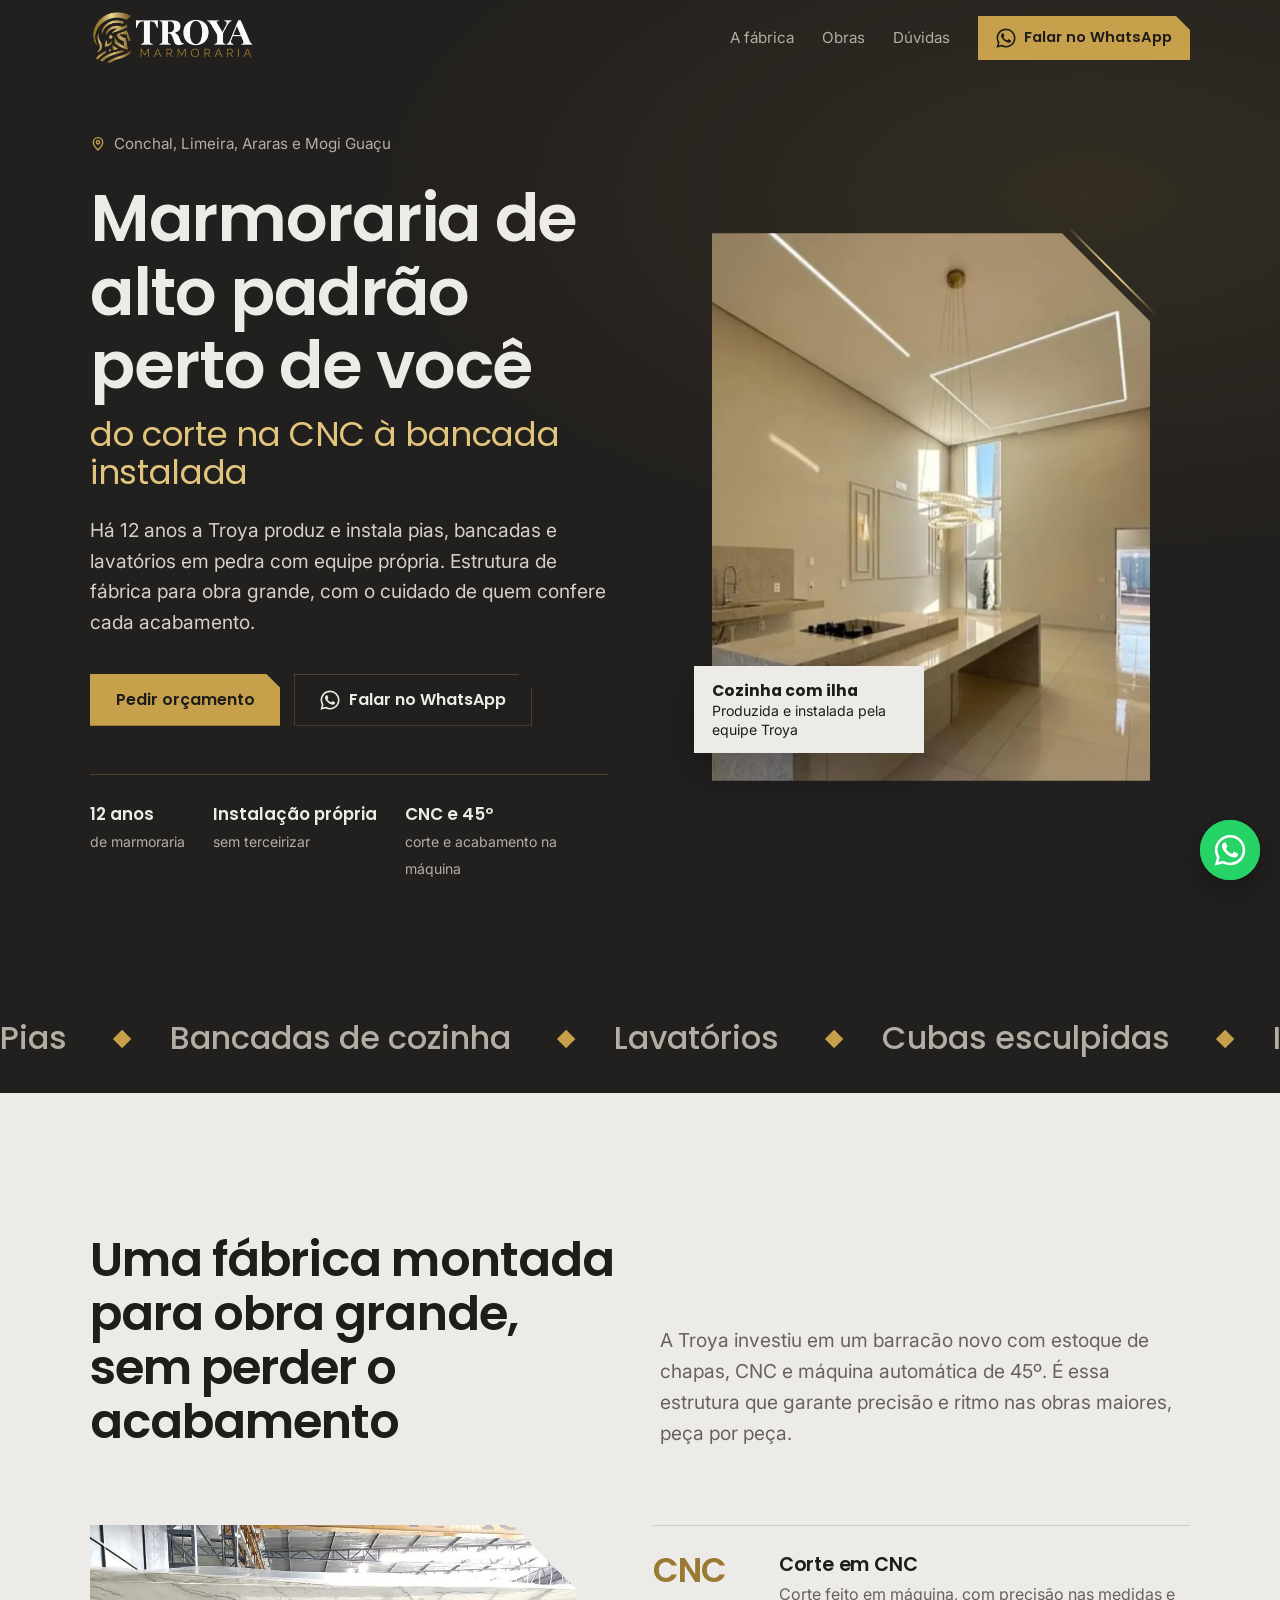
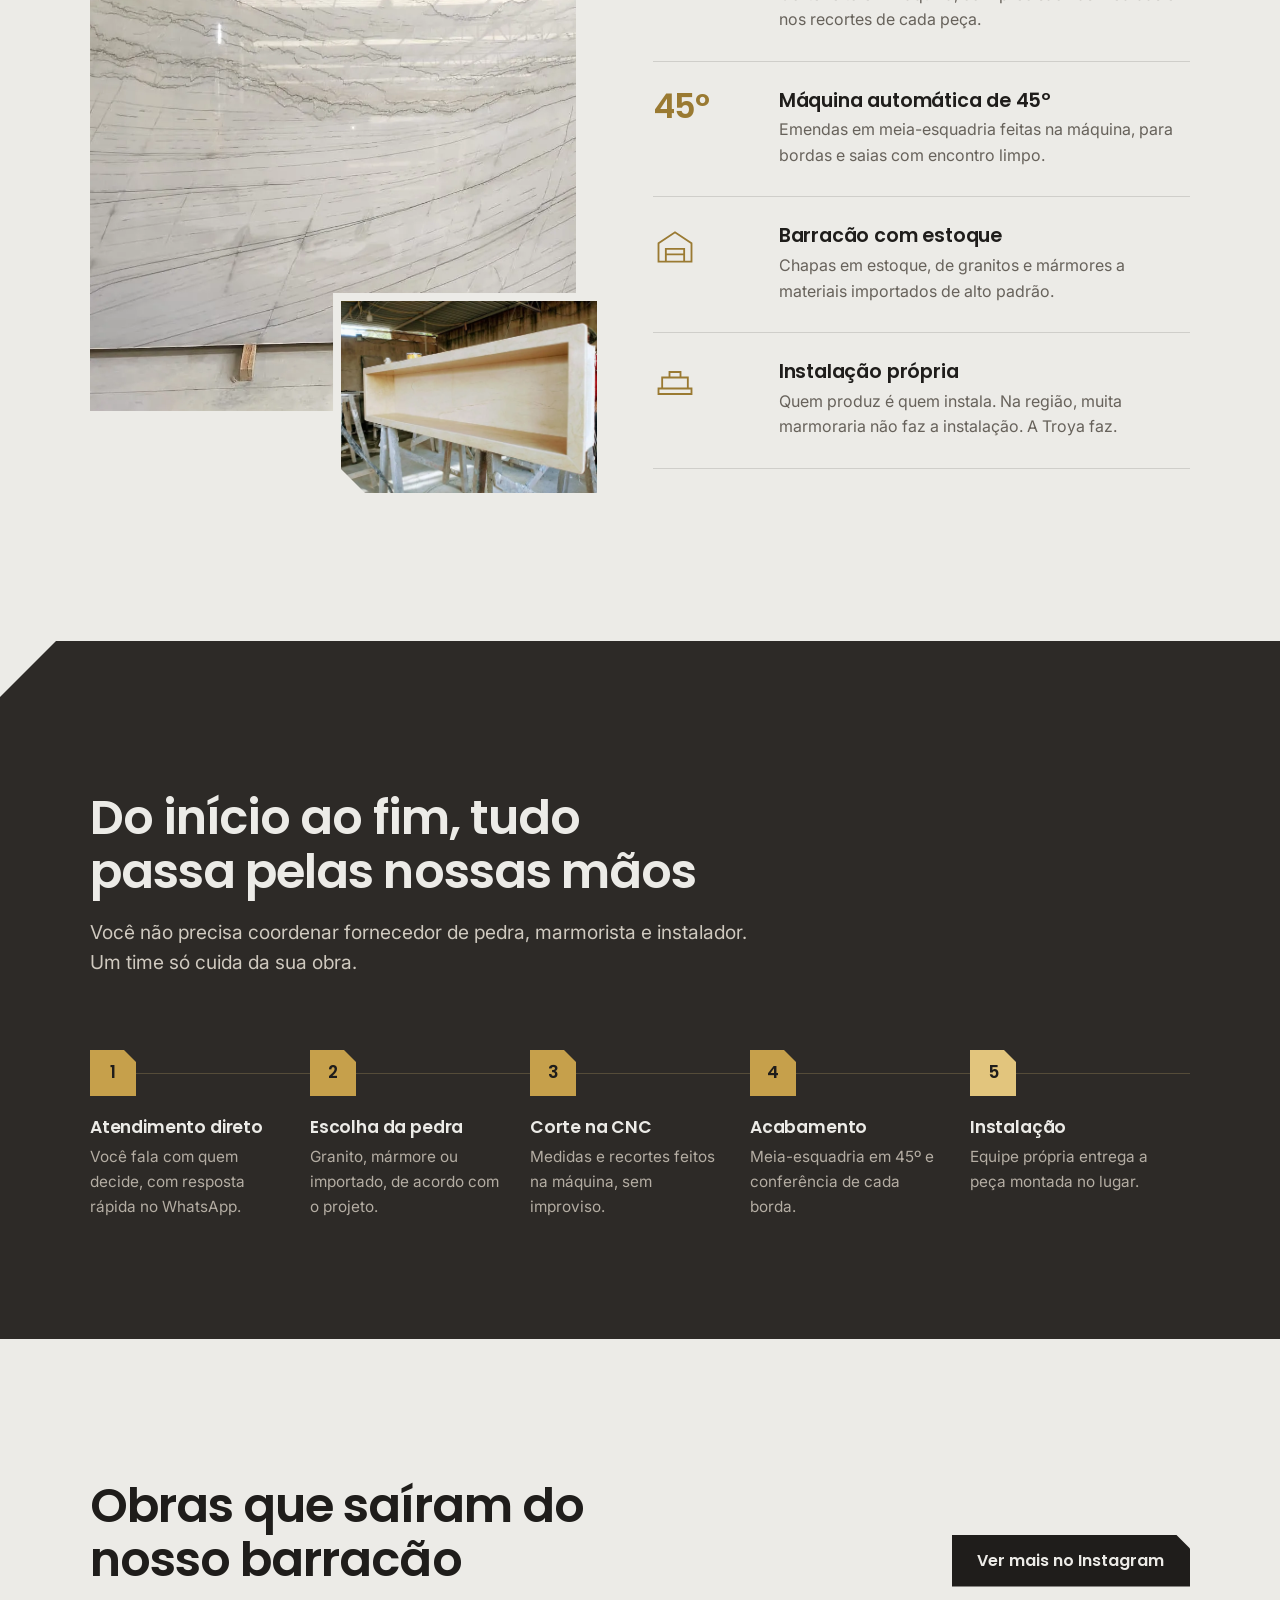
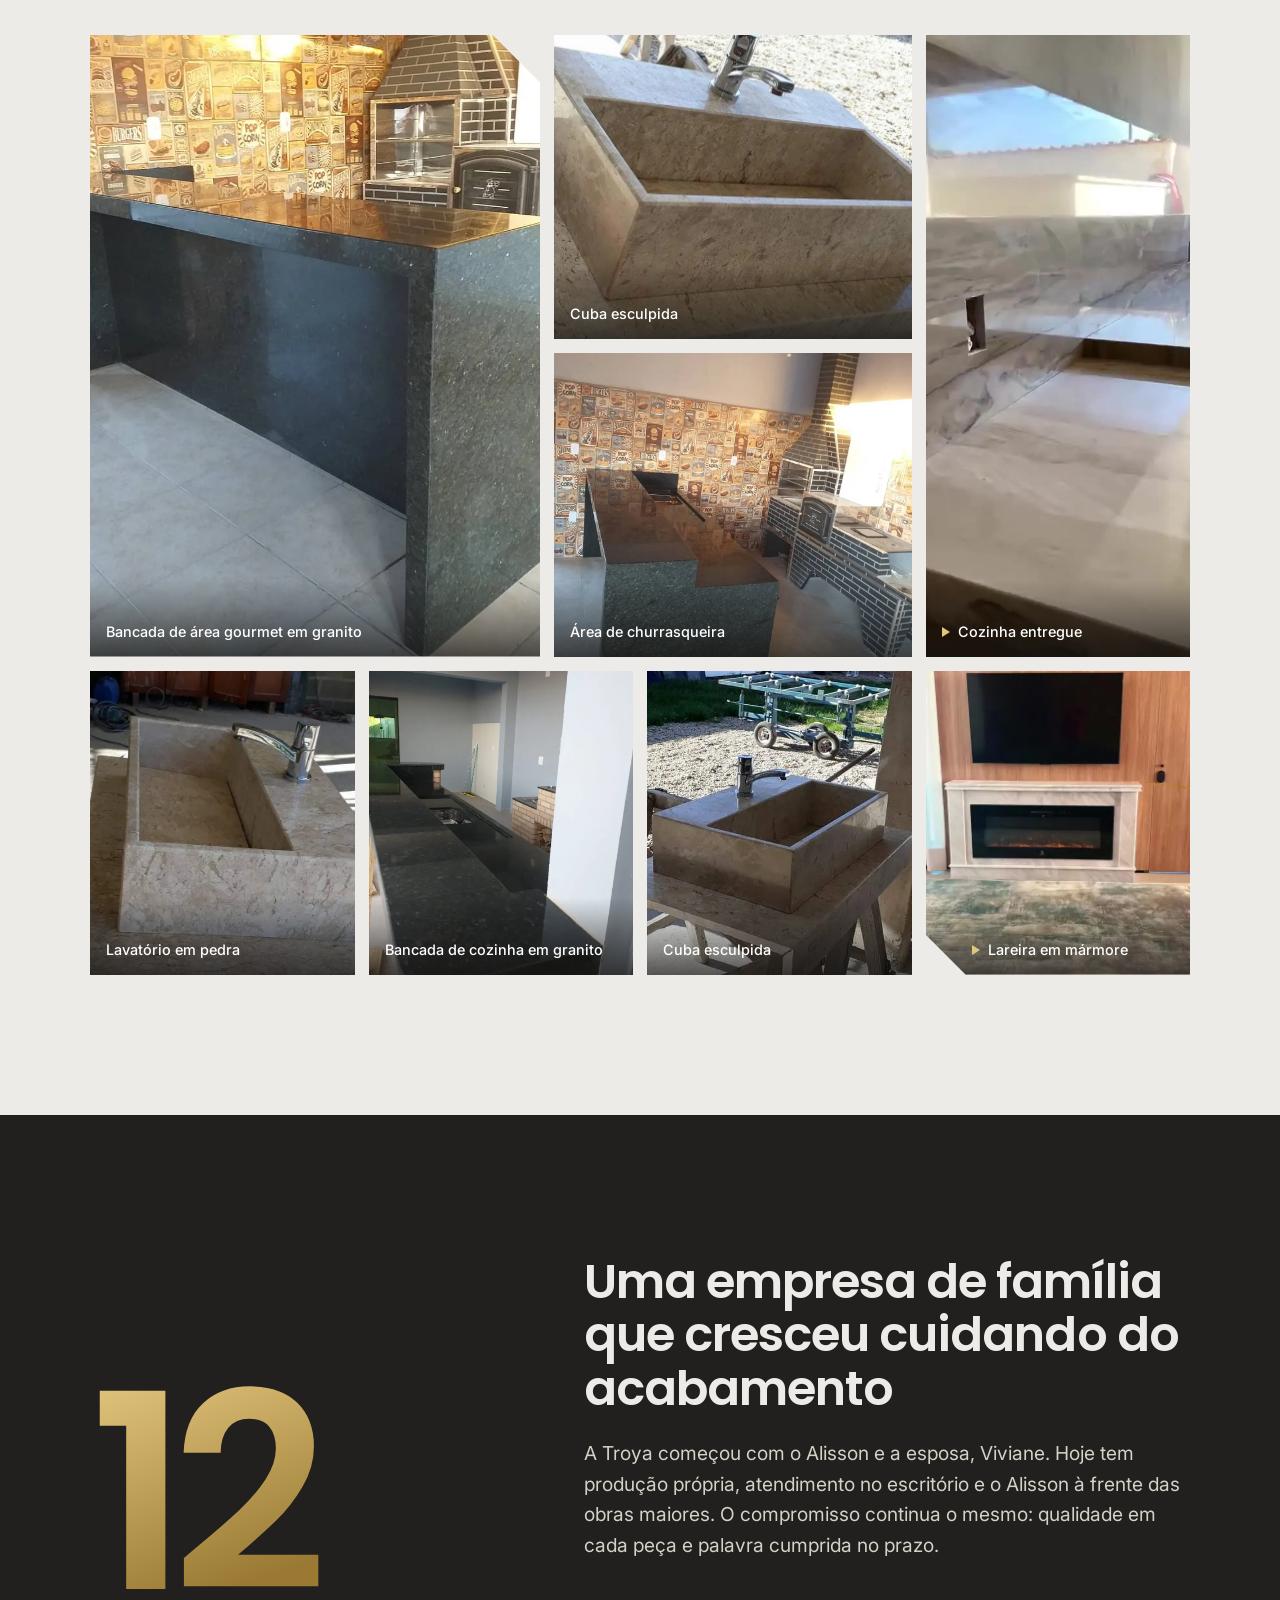
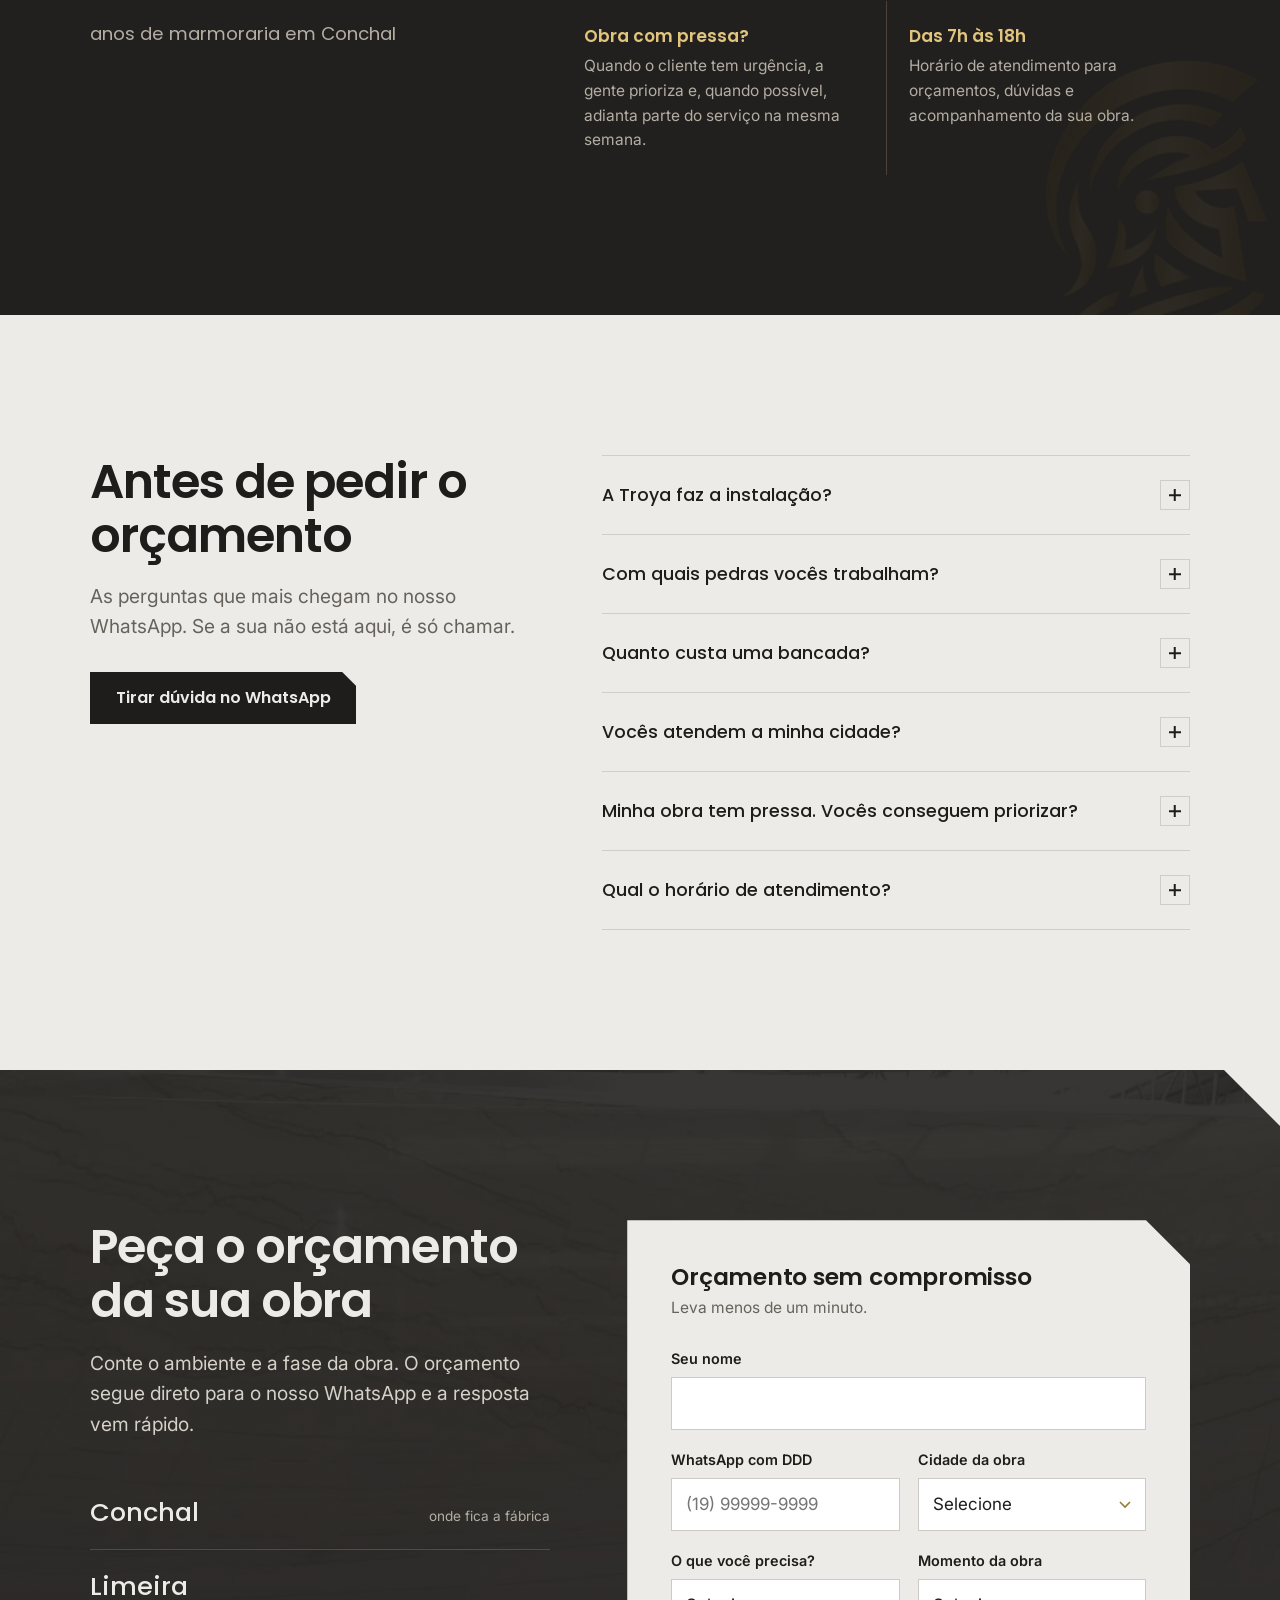
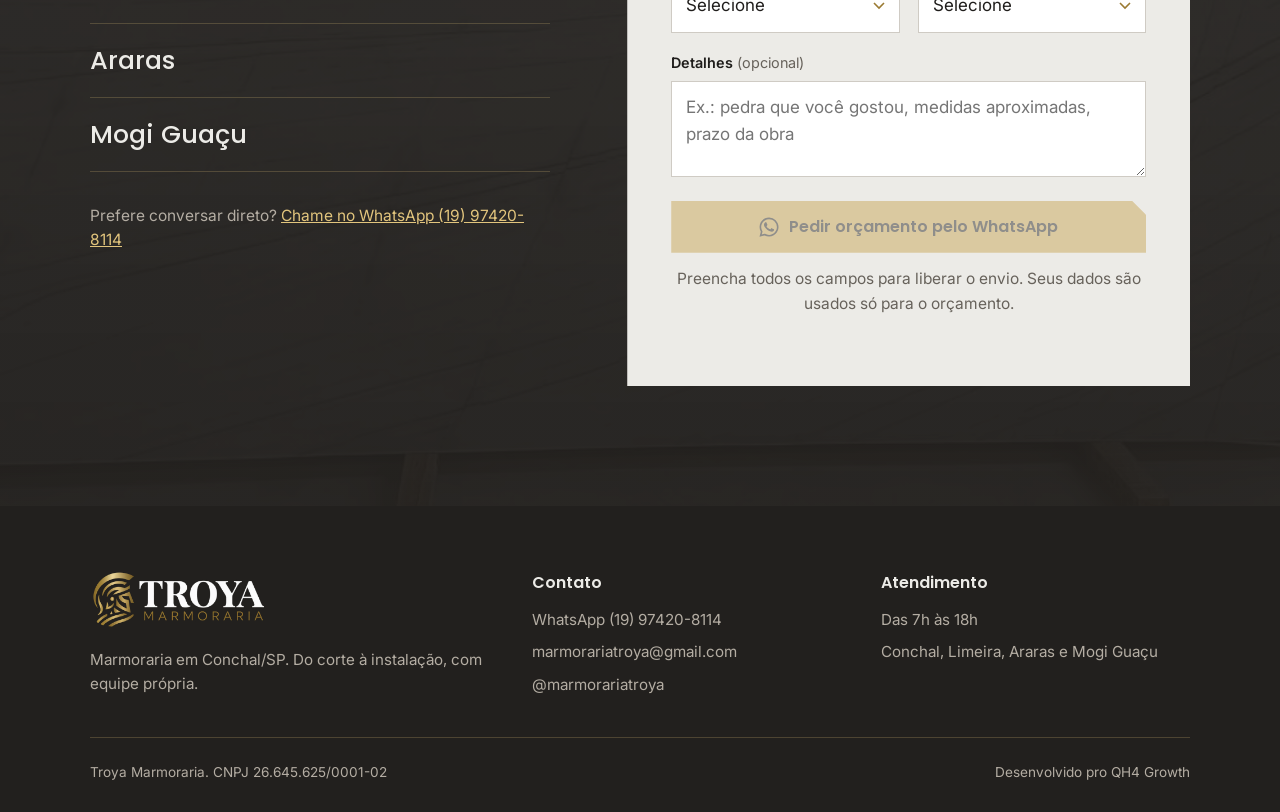
==== commit 862e6b4a: "Adiciona o script de métricas do LP Validator (Funil) Uma linha antes do </body>: registra visitas, " ====
--- a/index.html
+++ b/index.html
@@ -379,5 +379,6 @@
   <!-- [QH4 SLOT 7] CONFIGURAÇÃO: WhatsApp, webhook e rótulos de conversão ficam em assets/js/tracking.js -->
   <script src="assets/js/tracking.js"></script>
   <script src="assets/js/main.js" defer></script>
+<script src="https://app-validacao-lp-sapp-validacao-lp.vercel.app/api/t" data-lp="lp-troya-marmores" defer></script>
 </body>
 </html>
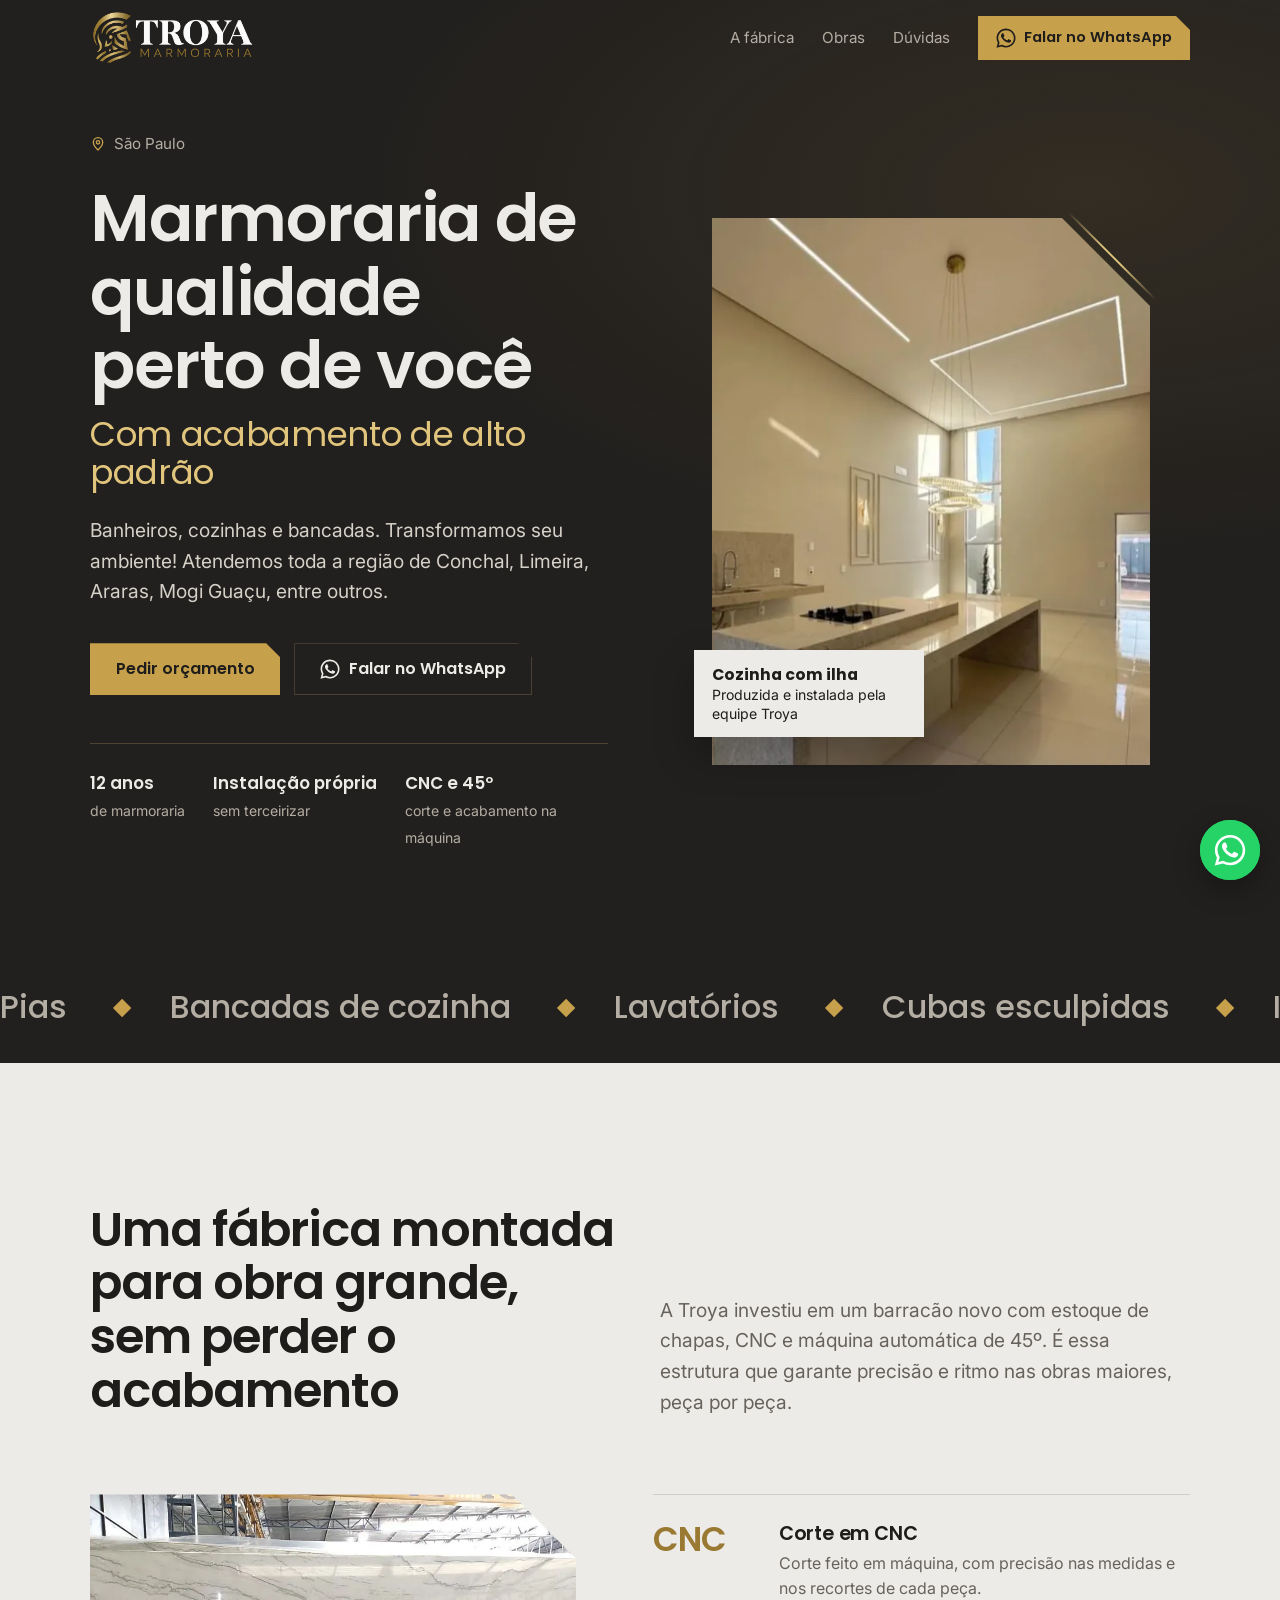
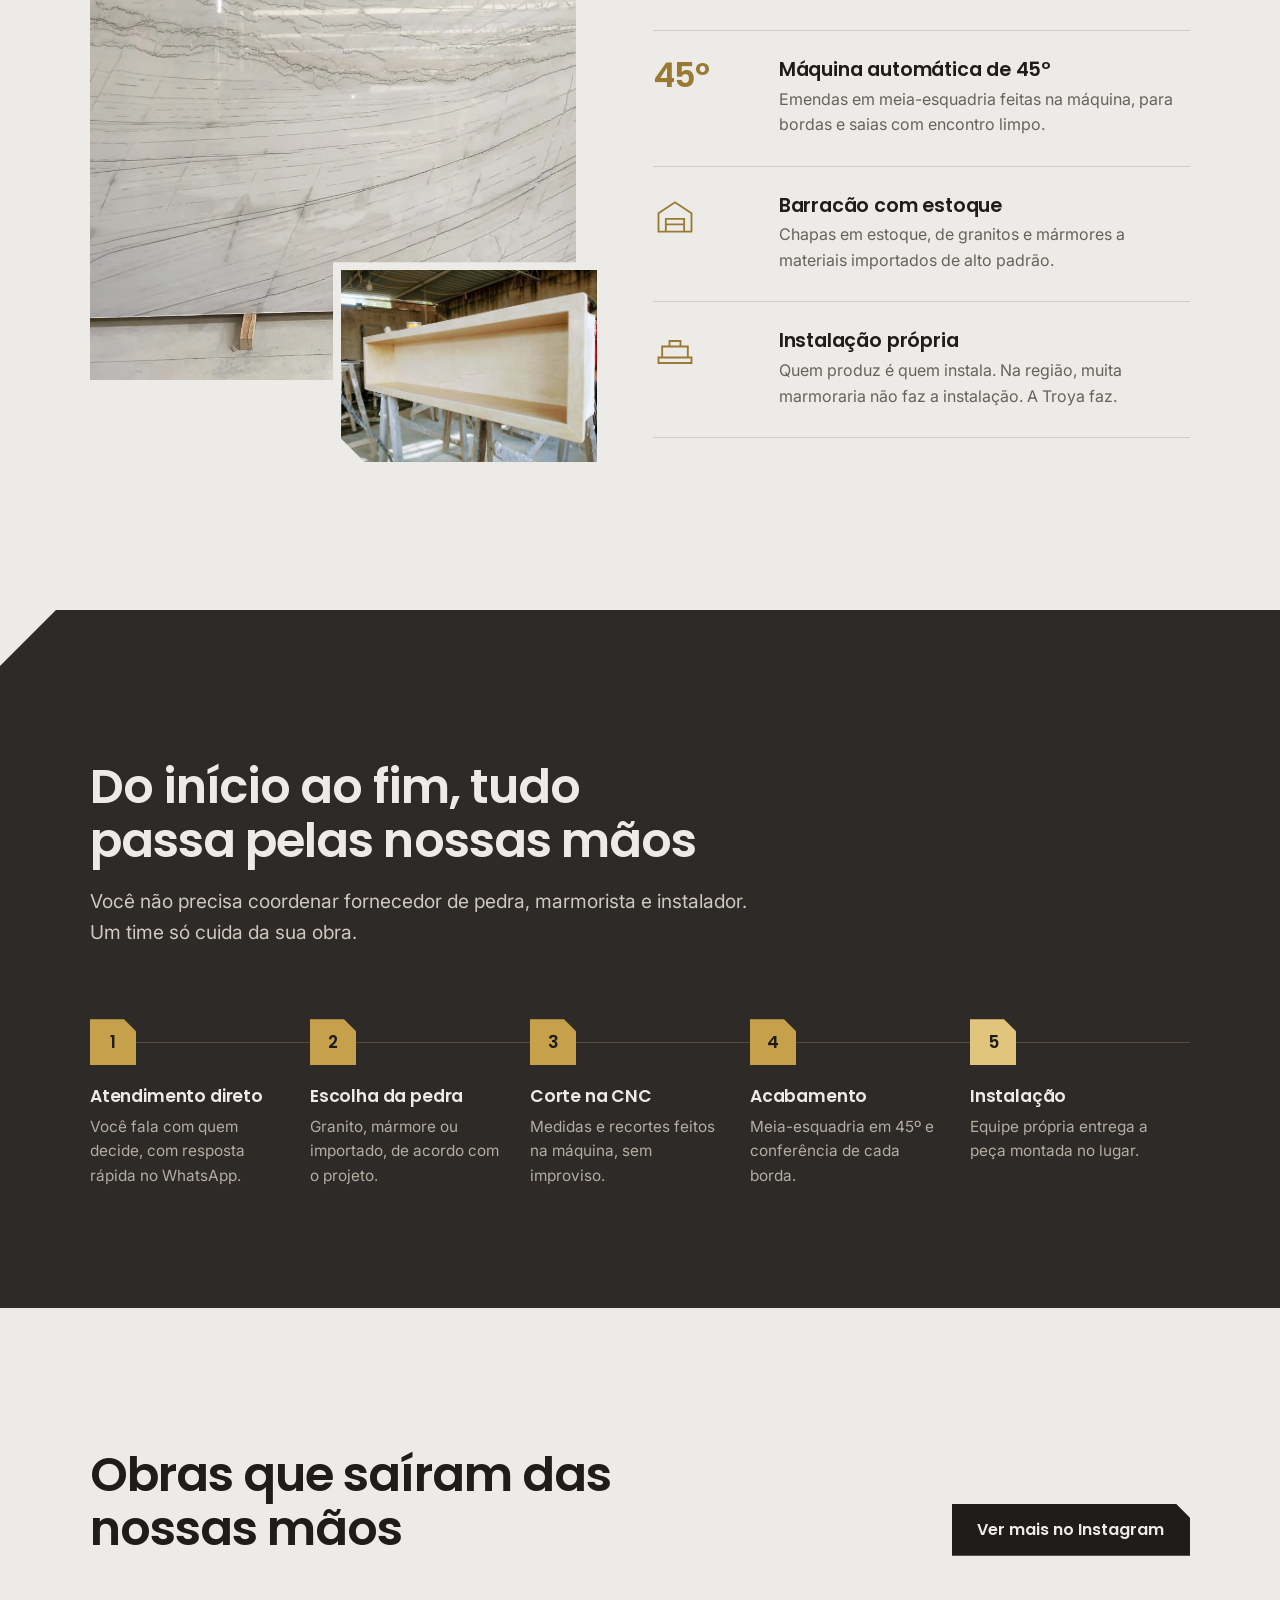
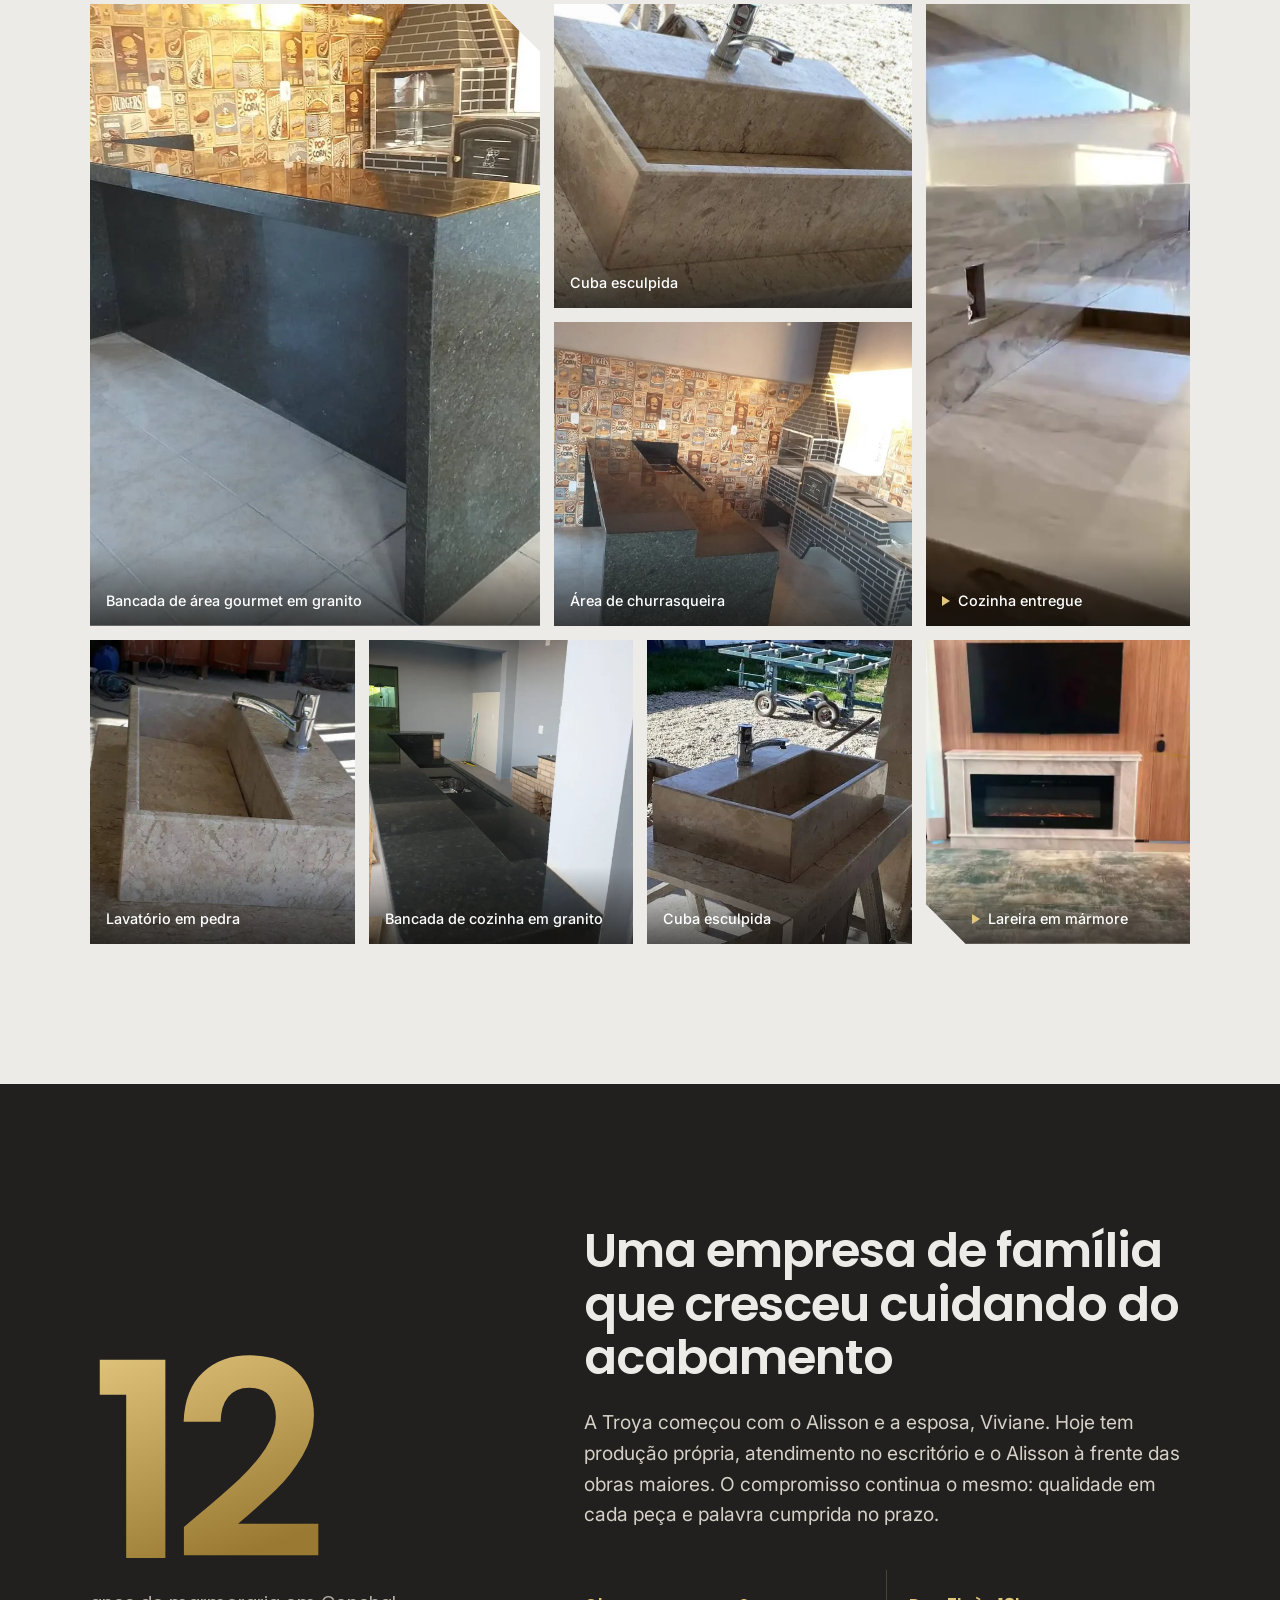
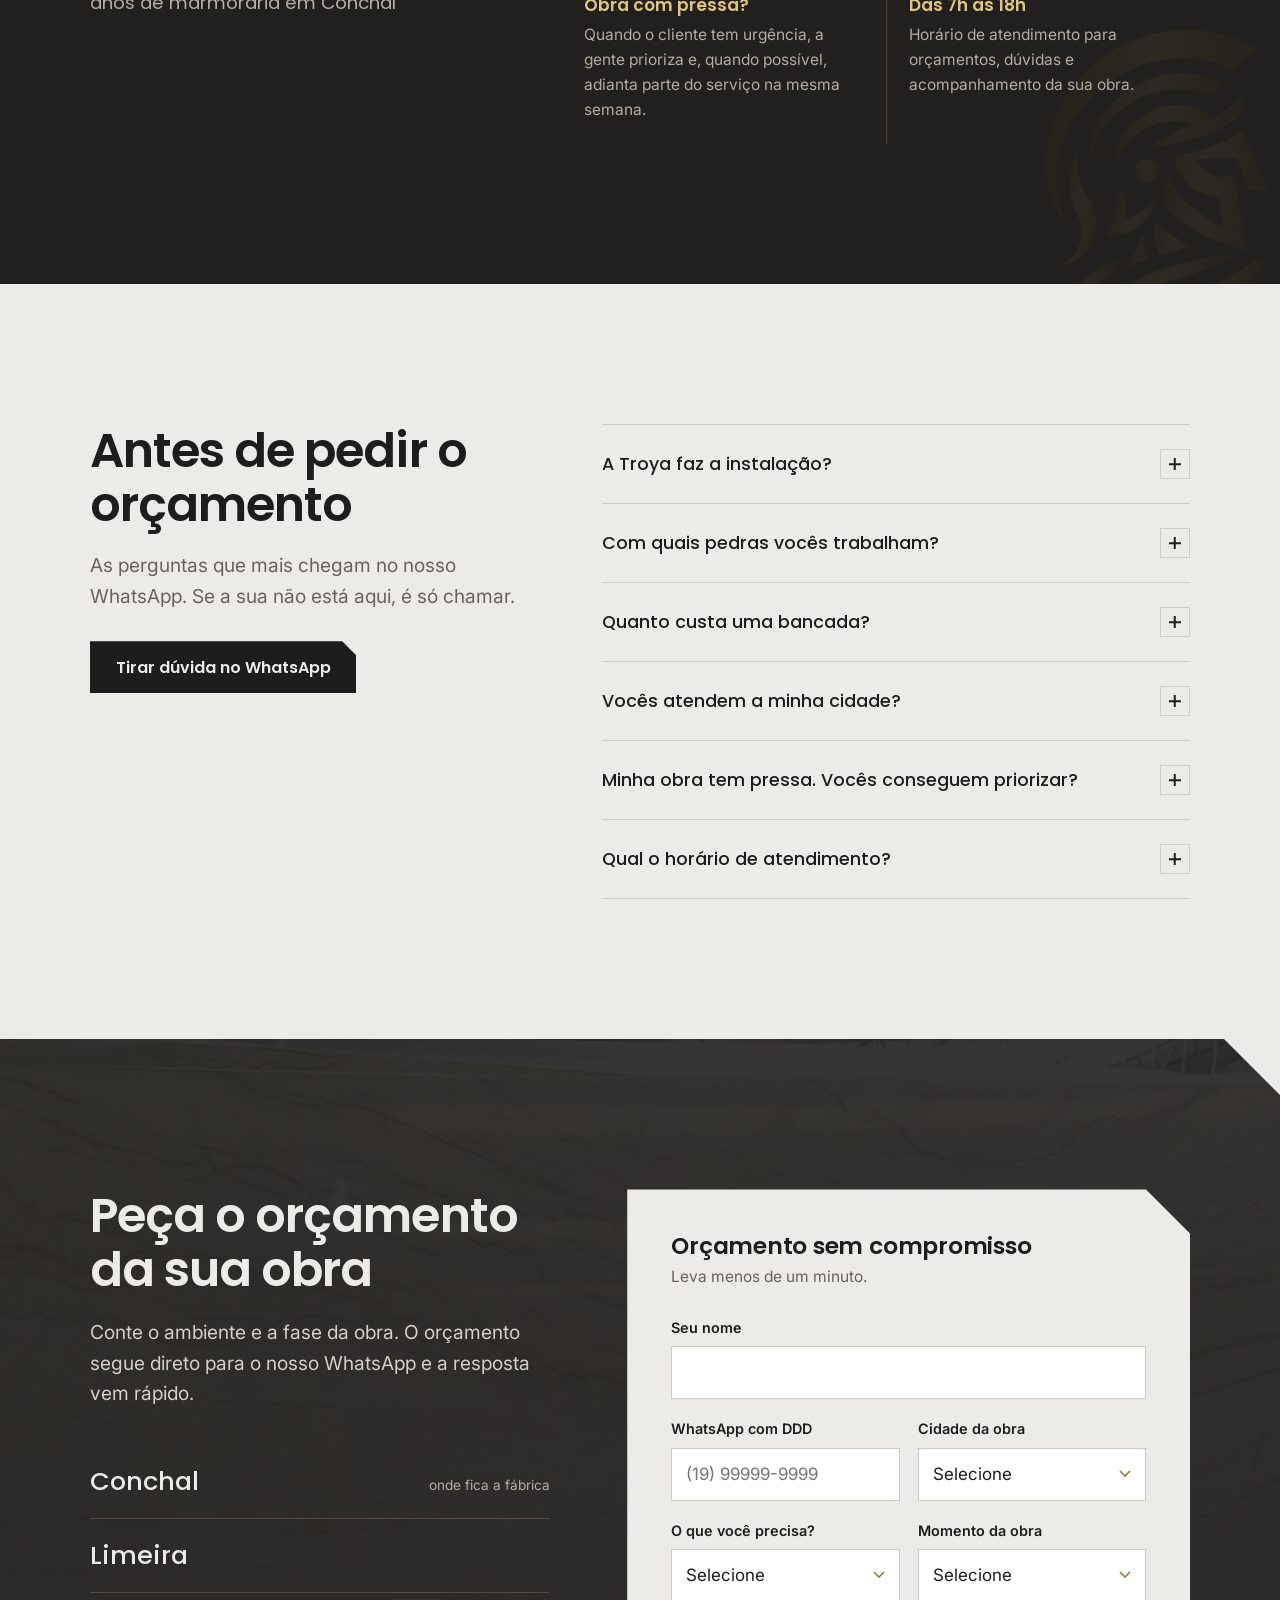
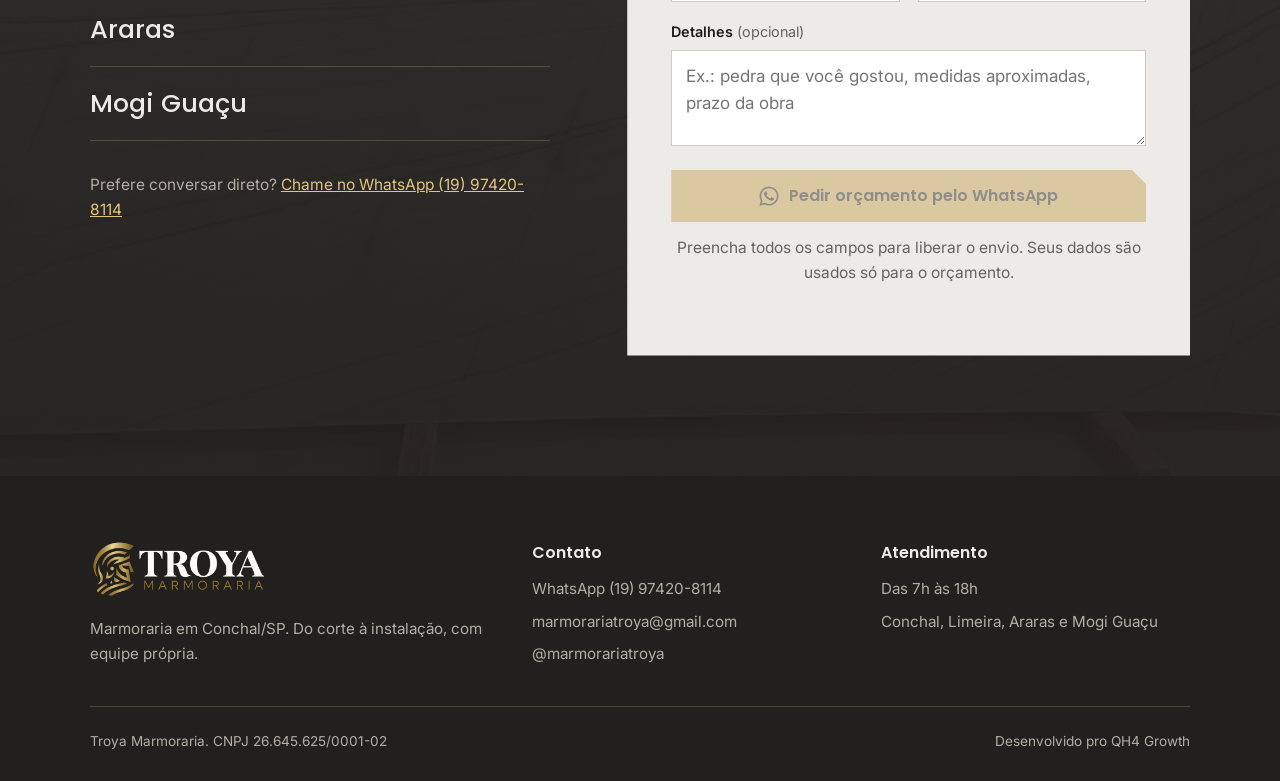
==== commit 2d427709: "Ajustes de copy no hero e CTAs direto pro WhatsApp - H1: Marmoraria de qualidade perto de você / Com" ====
--- a/index.html
+++ b/index.html
@@ -123,12 +123,12 @@
       <div class="wrap">
         <div class="hero__texto">
           <div class="hero__local">
-            <span><svg viewBox="0 0 24 24" fill="none" stroke="currentColor" stroke-width="2" aria-hidden="true"><path d="M12 21s-7-6.2-7-11.5A7 7 0 0 1 19 9.5C19 14.8 12 21 12 21z"/><circle cx="12" cy="9.5" r="2.5"/></svg>Conchal, Limeira, Araras e Mogi Guaçu</span>
-          </div>
-          <h1>Marmoraria de alto padrão perto de você <small>do corte na CNC à bancada instalada</small></h1>
-          <p class="lead">Há 12 anos a Troya produz e instala pias, bancadas e lavatórios em pedra com equipe própria. Estrutura de fábrica para obra grande, com o cuidado de quem confere cada acabamento.</p>
+            <span><svg viewBox="0 0 24 24" fill="none" stroke="currentColor" stroke-width="2" aria-hidden="true"><path d="M12 21s-7-6.2-7-11.5A7 7 0 0 1 19 9.5C19 14.8 12 21 12 21z"/><circle cx="12" cy="9.5" r="2.5"/></svg>São Paulo</span>
+          </div>
+          <h1>Marmoraria de qualidade perto de você <small>Com acabamento de alto padrão</small></h1>
+          <p class="lead">Banheiros, cozinhas e bancadas. Transformamos seu ambiente! Atendemos toda a região de Conchal, Limeira, Araras, Mogi Guaçu, entre outros.</p>
           <div class="hero__acoes">
-            <a class="btn" href="#orcamento">Pedir orçamento</a>
+            <a class="btn" href="#" data-wa="hero-orcamento">Pedir orçamento</a>
             <a class="btn btn--ghost" href="#" data-wa="hero">
               <svg viewBox="0 0 24 24" fill="currentColor" aria-hidden="true"><path d="M17.47 14.38c-.3-.15-1.76-.87-2.03-.97-.27-.1-.47-.15-.67.15-.2.3-.77.97-.94 1.17-.17.2-.35.22-.64.07-.3-.15-1.26-.46-2.4-1.48-.89-.79-1.48-1.76-1.66-2.06-.17-.3-.02-.46.13-.6.13-.14.3-.35.45-.52.15-.17.2-.3.3-.5.1-.2.05-.37-.03-.52-.07-.15-.67-1.6-.92-2.2-.24-.58-.49-.5-.67-.51h-.57c-.2 0-.52.07-.79.37-.27.3-1.04 1.02-1.04 2.48s1.07 2.88 1.21 3.08c.15.2 2.1 3.2 5.08 4.49.71.3 1.26.49 1.7.62.71.23 1.36.2 1.87.12.57-.08 1.76-.72 2.01-1.42.25-.7.25-1.29.17-1.42-.07-.12-.27-.2-.57-.35M12.05 21.5h-.01a9.4 9.4 0 0 1-4.8-1.31l-.34-.2-3.57.93.95-3.48-.22-.36a9.43 9.43 0 0 1-1.44-5.02c0-5.2 4.24-9.44 9.45-9.44 2.52 0 4.89.99 6.67 2.77a9.37 9.37 0 0 1 2.76 6.68c0 5.2-4.24 9.43-9.45 9.43m8.04-17.47A11.3 11.3 0 0 0 12.05.7C5.78.7.68 5.8.68 12.06c0 2 .52 3.96 1.52 5.68L.58 23.7l6.1-1.6a11.3 11.3 0 0 0 5.37 1.37h.01c6.26 0 11.36-5.1 11.37-11.37 0-3.03-1.18-5.89-3.33-8.03"/></svg>
               Falar no WhatsApp
@@ -211,7 +211,7 @@
     <section class="obras claro" id="obras">
       <div class="wrap">
         <div class="obras__topo">
-          <h2 data-reveal>Obras que saíram do nosso barracão</h2>
+          <h2 data-reveal>Obras que saíram das nossas mãos</h2>
           <a class="btn btn--dark" href="https://www.instagram.com/marmorariatroya/" target="_blank" rel="noopener" data-reveal>Ver mais no Instagram</a>
         </div>
         <div class="mosaico">
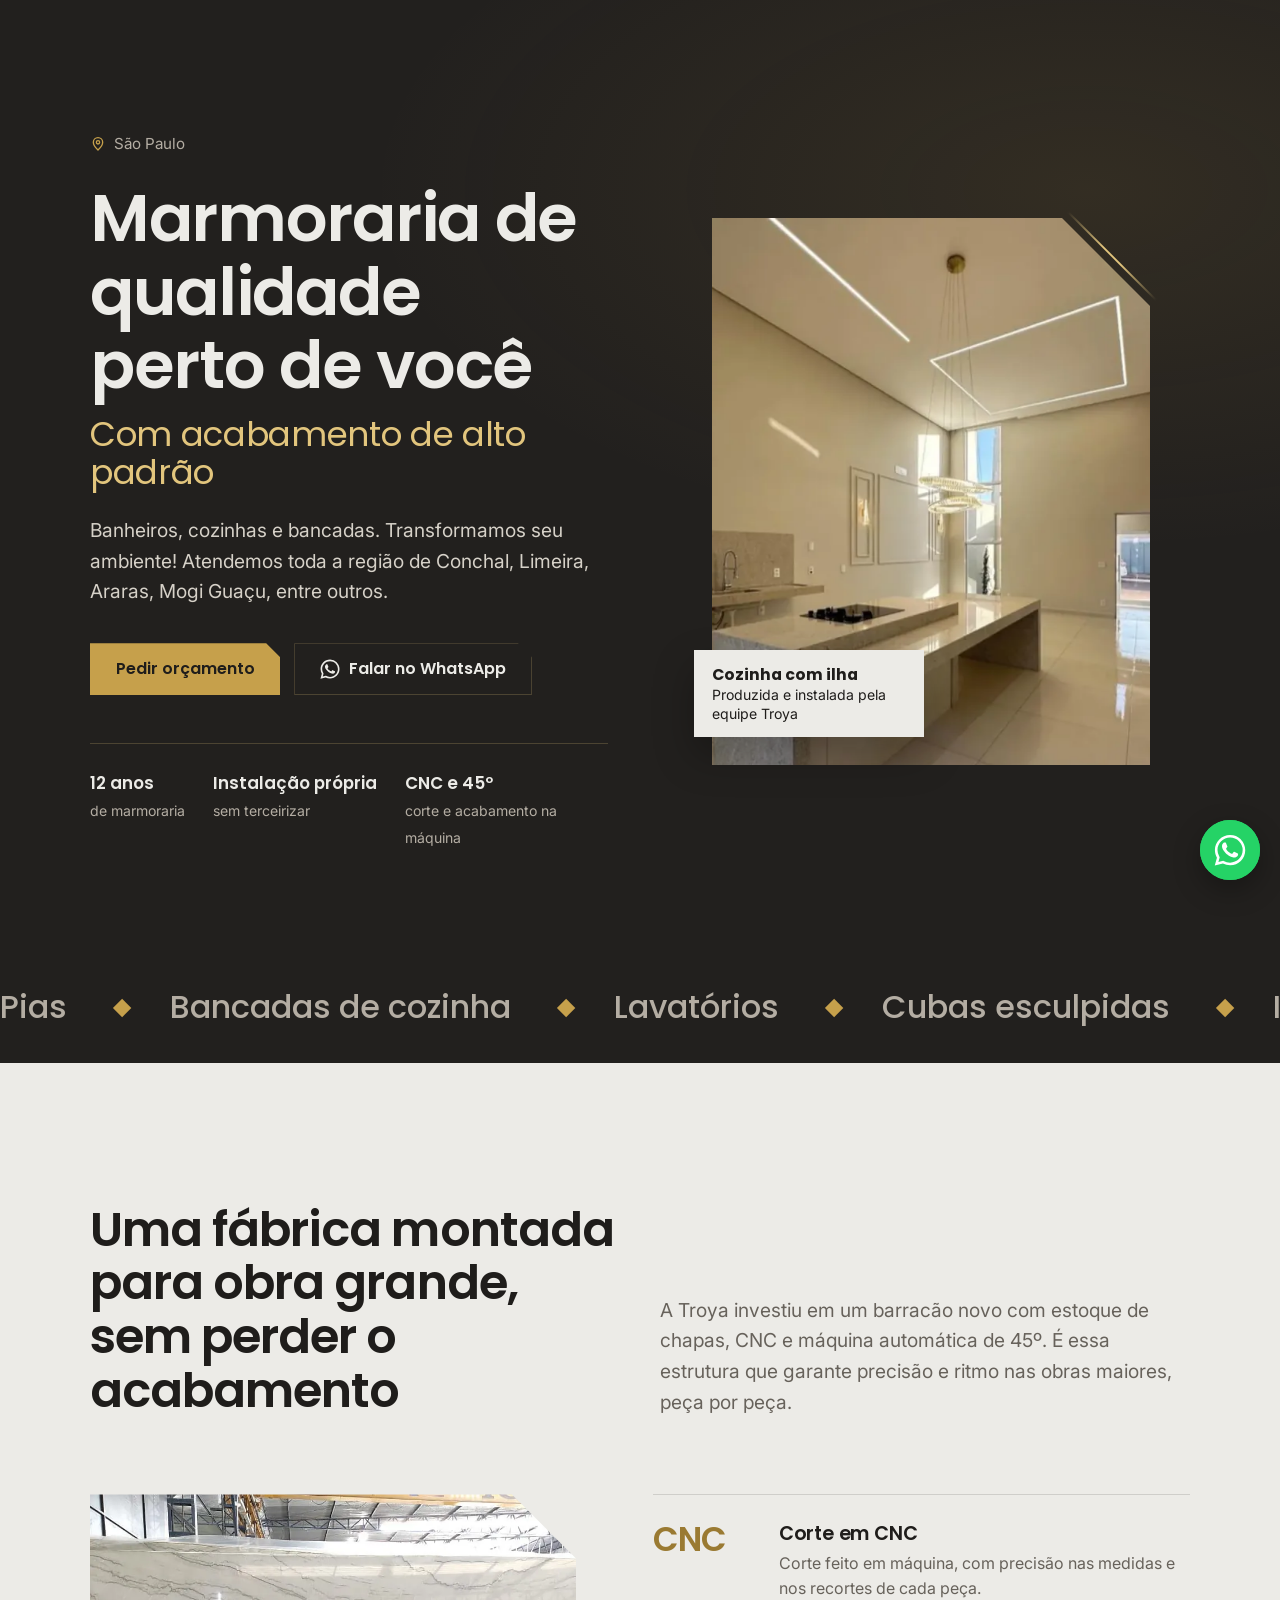
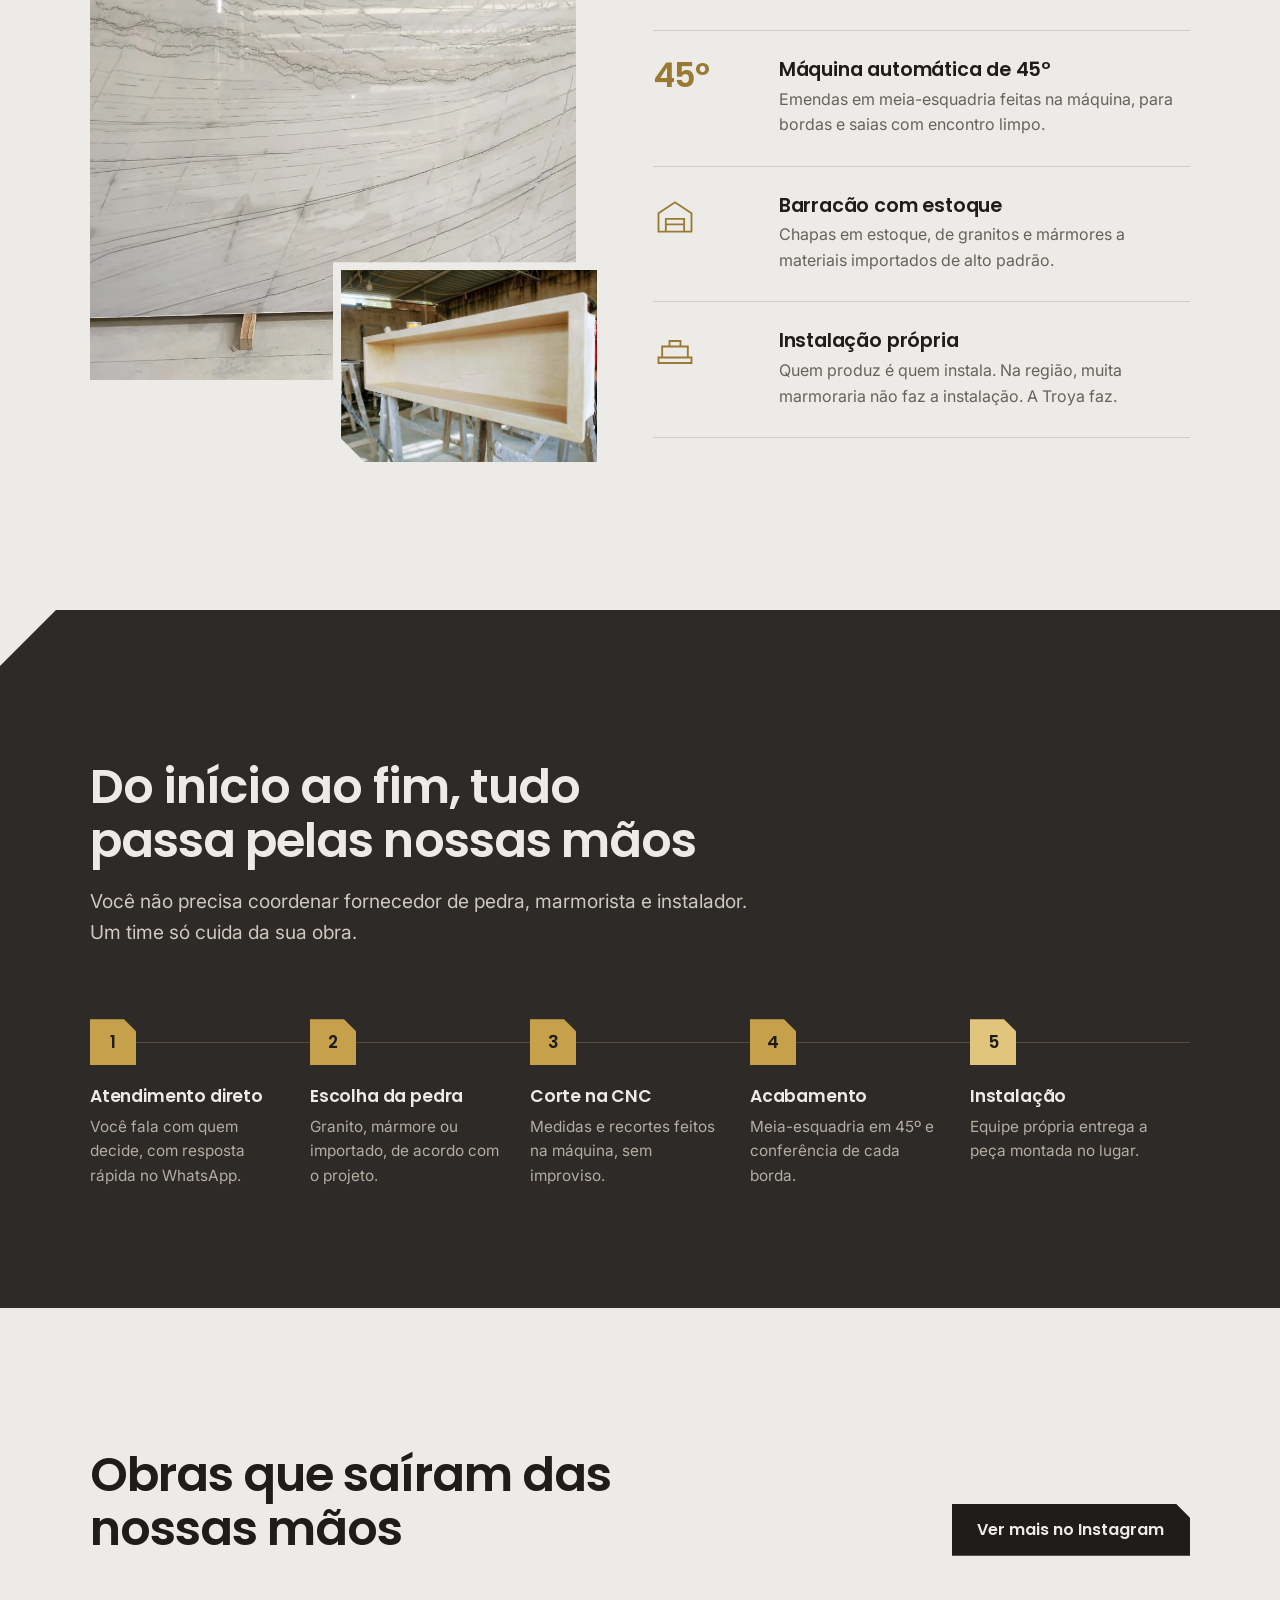
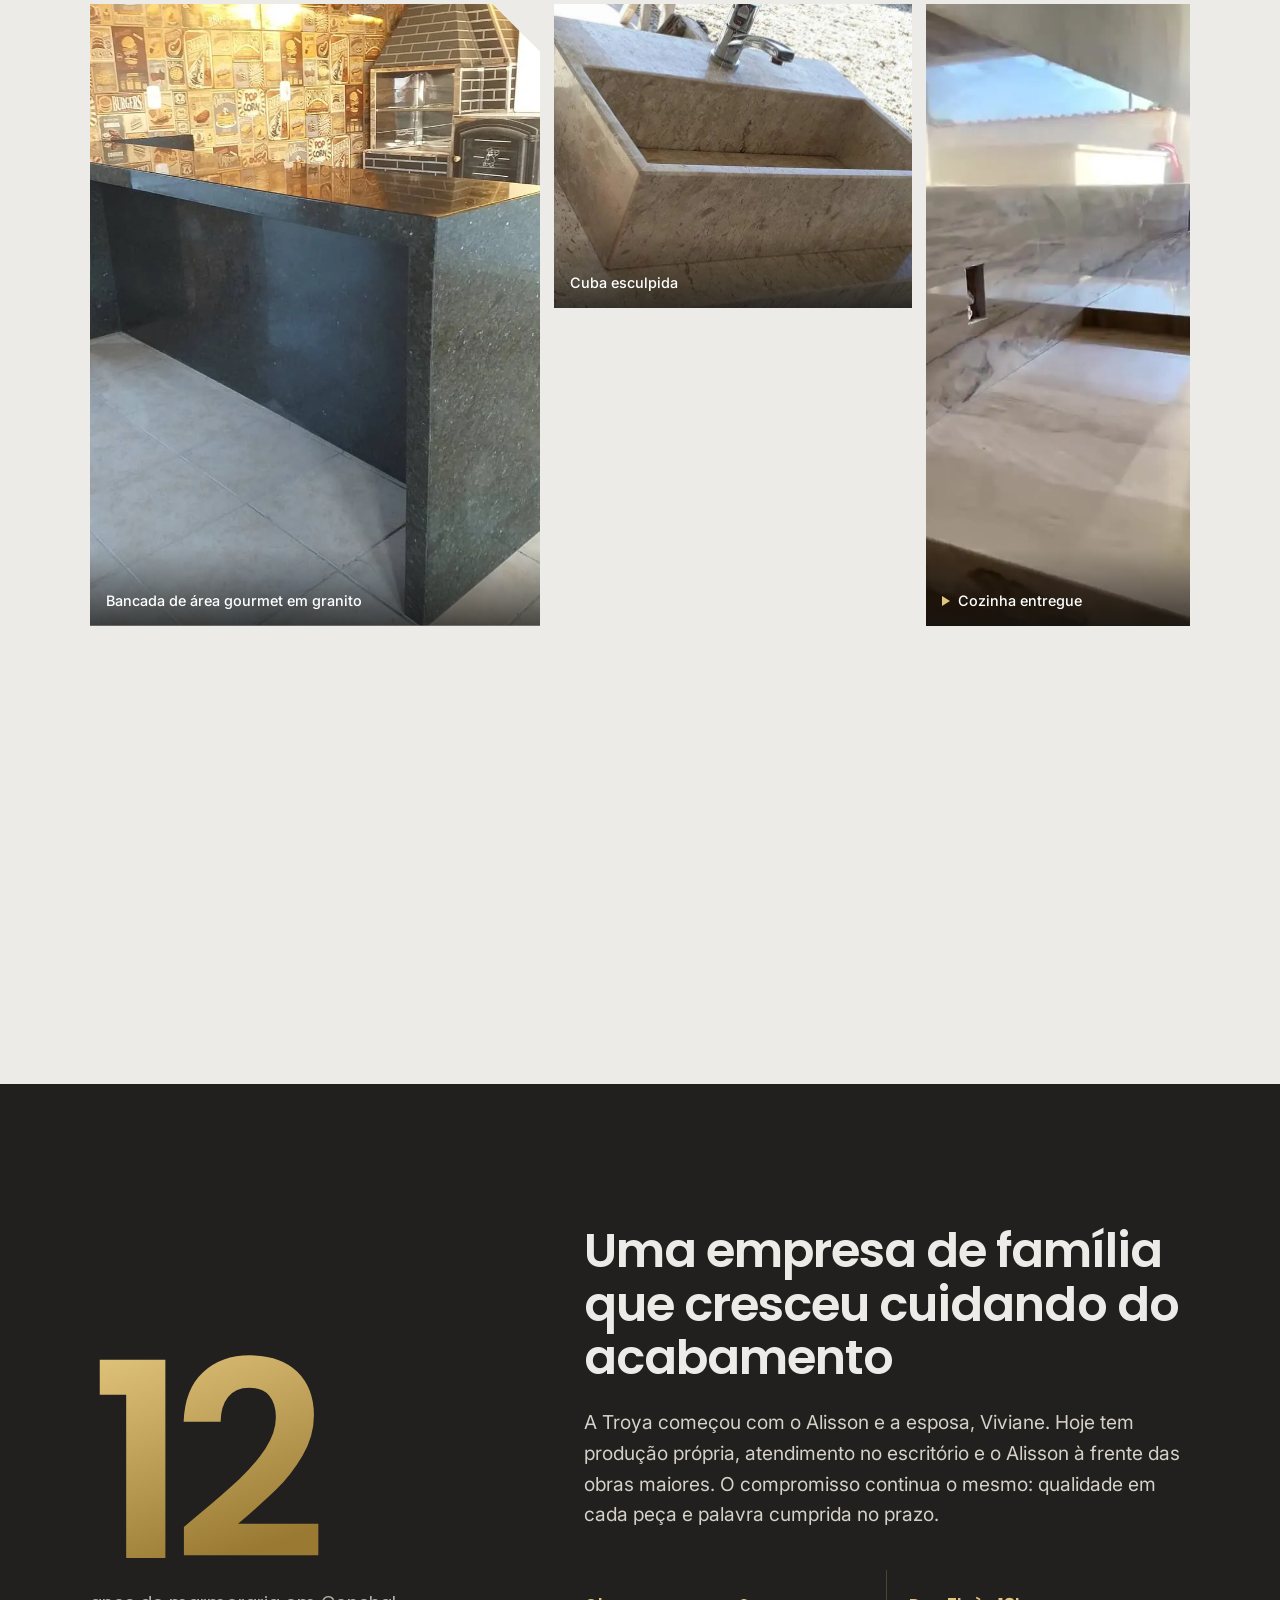
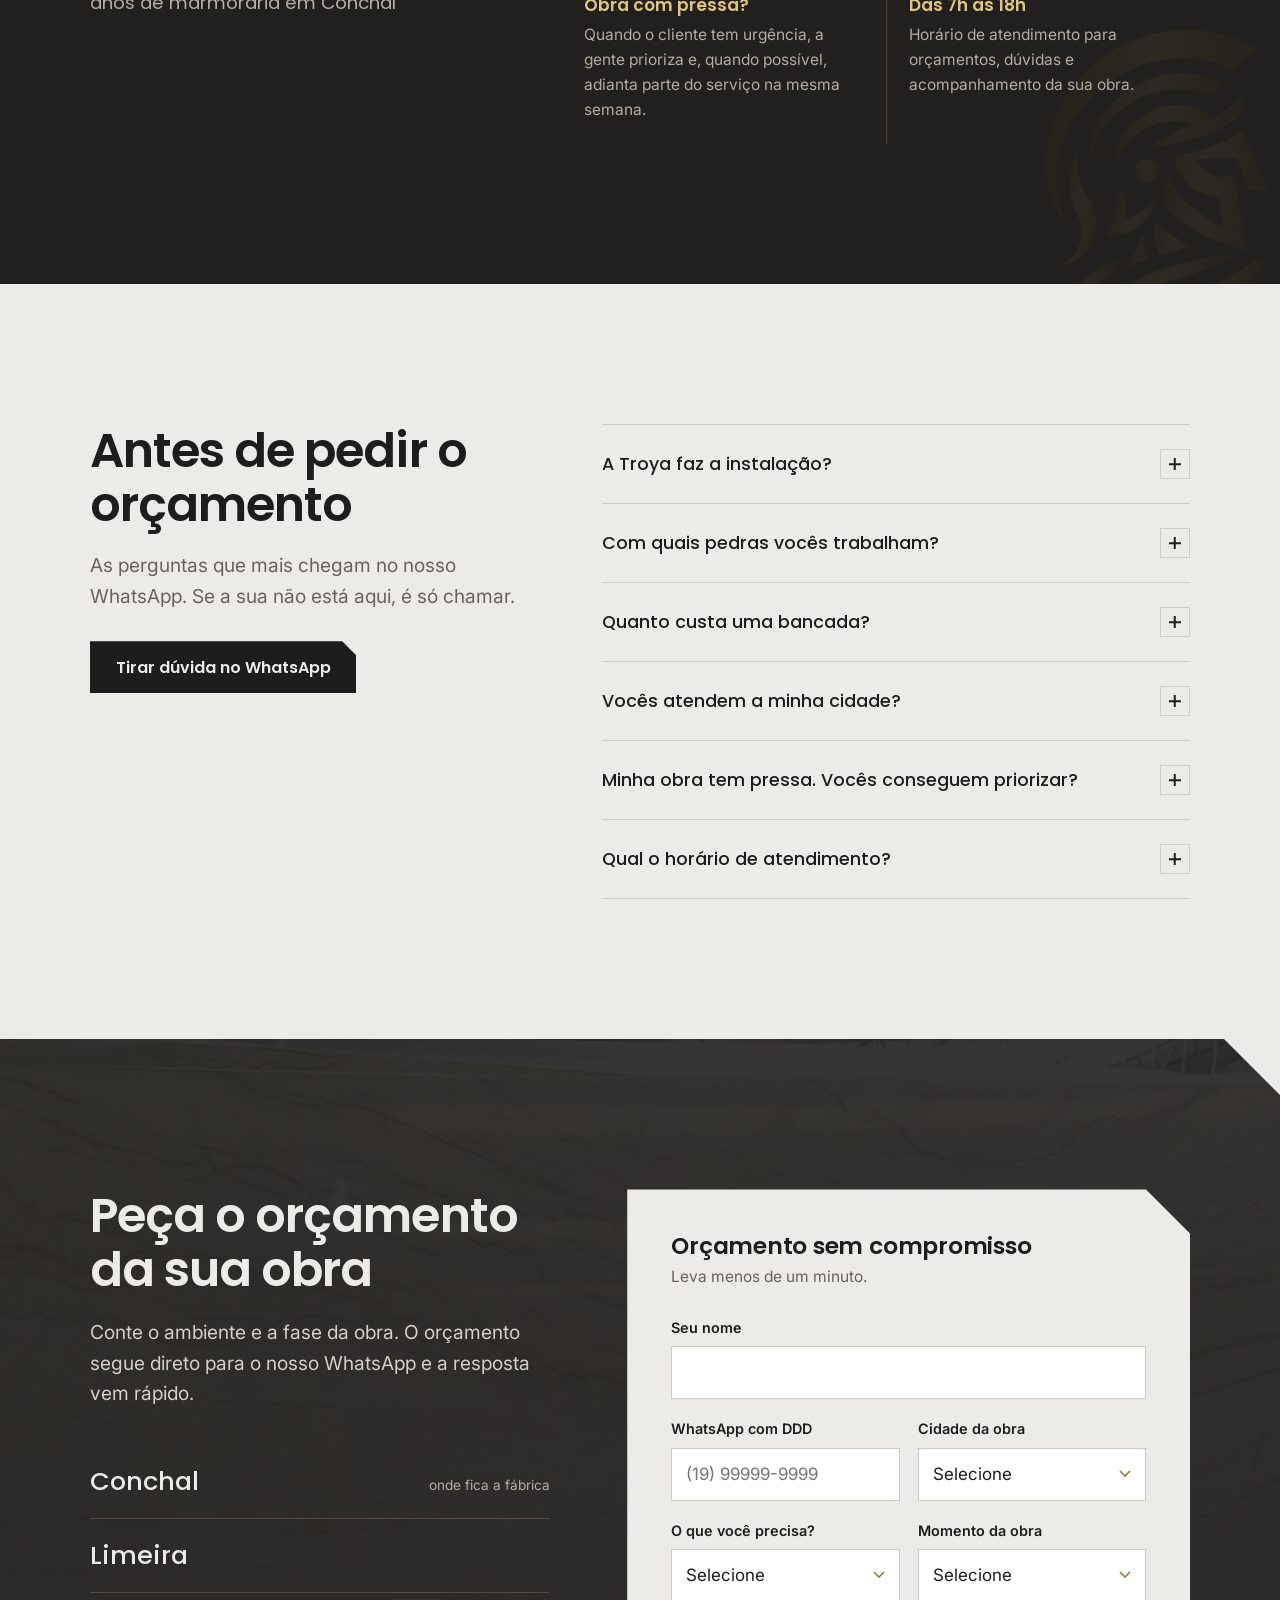
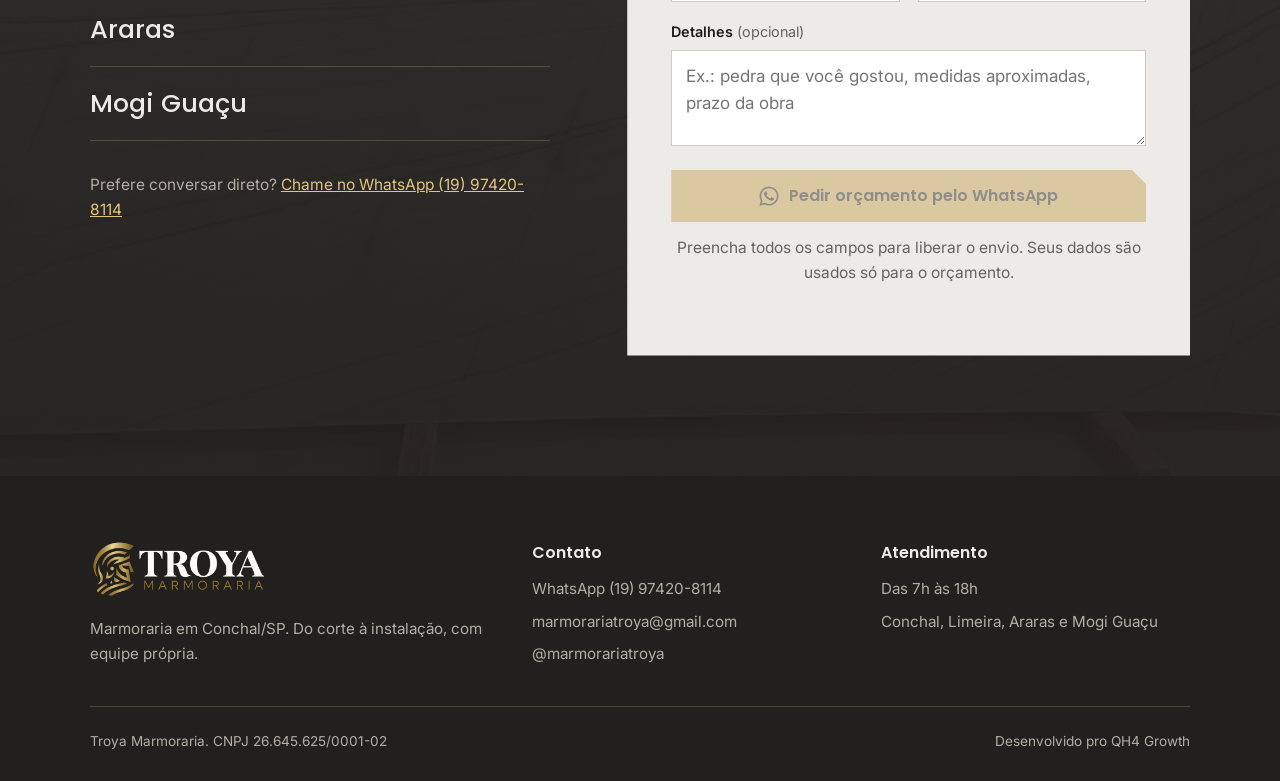
==== commit a4157715: "Modify Google Tag Manager script in index.html Updated Google Tag Manager script references in the H" ====
--- a/index.html
+++ b/index.html
@@ -6,7 +6,7 @@
 
   <!-- [QH4 SLOT 1] GOOGLE TAG MANAGER (HEAD)
        Cole aqui o script do GTM, o mais alto possível no <head>.
-       Ex.: <script>(function(w,d,s,l,i){...})(window,document,'script','dataLayer','GTM-XXXXXXX');</script> -->
+       Ex.: <script>(function(w,d,s,l,i){...})(window,document,'script','dataLayer','GTM-KKCHQTVM"');</script> -->
 
   <!-- [QH4 SLOT 2] VERIFICAÇÕES DE DOMÍNIO
        Meta (facebook-domain-verification), Google Search Console etc.
@@ -96,7 +96,12 @@
 </head>
 <body>
   <!-- [QH4 SLOT 5] GOOGLE TAG MANAGER (NOSCRIPT)
-       Cole aqui o <noscript> do GTM, logo após a abertura do <body>. -->
+<script async src="https://www.googletagmanager.com/gtm.js?id=GTM-KKCHQTVM"></script>
+<script>
+  window.dataLayer = window.dataLayer || [];
+  function gtag(){dataLayer.push(arguments);}
+  gtag('js', new Date());
+</script>
 
   <a class="skip" href="#conteudo">Pular para o conteúdo</a>
 
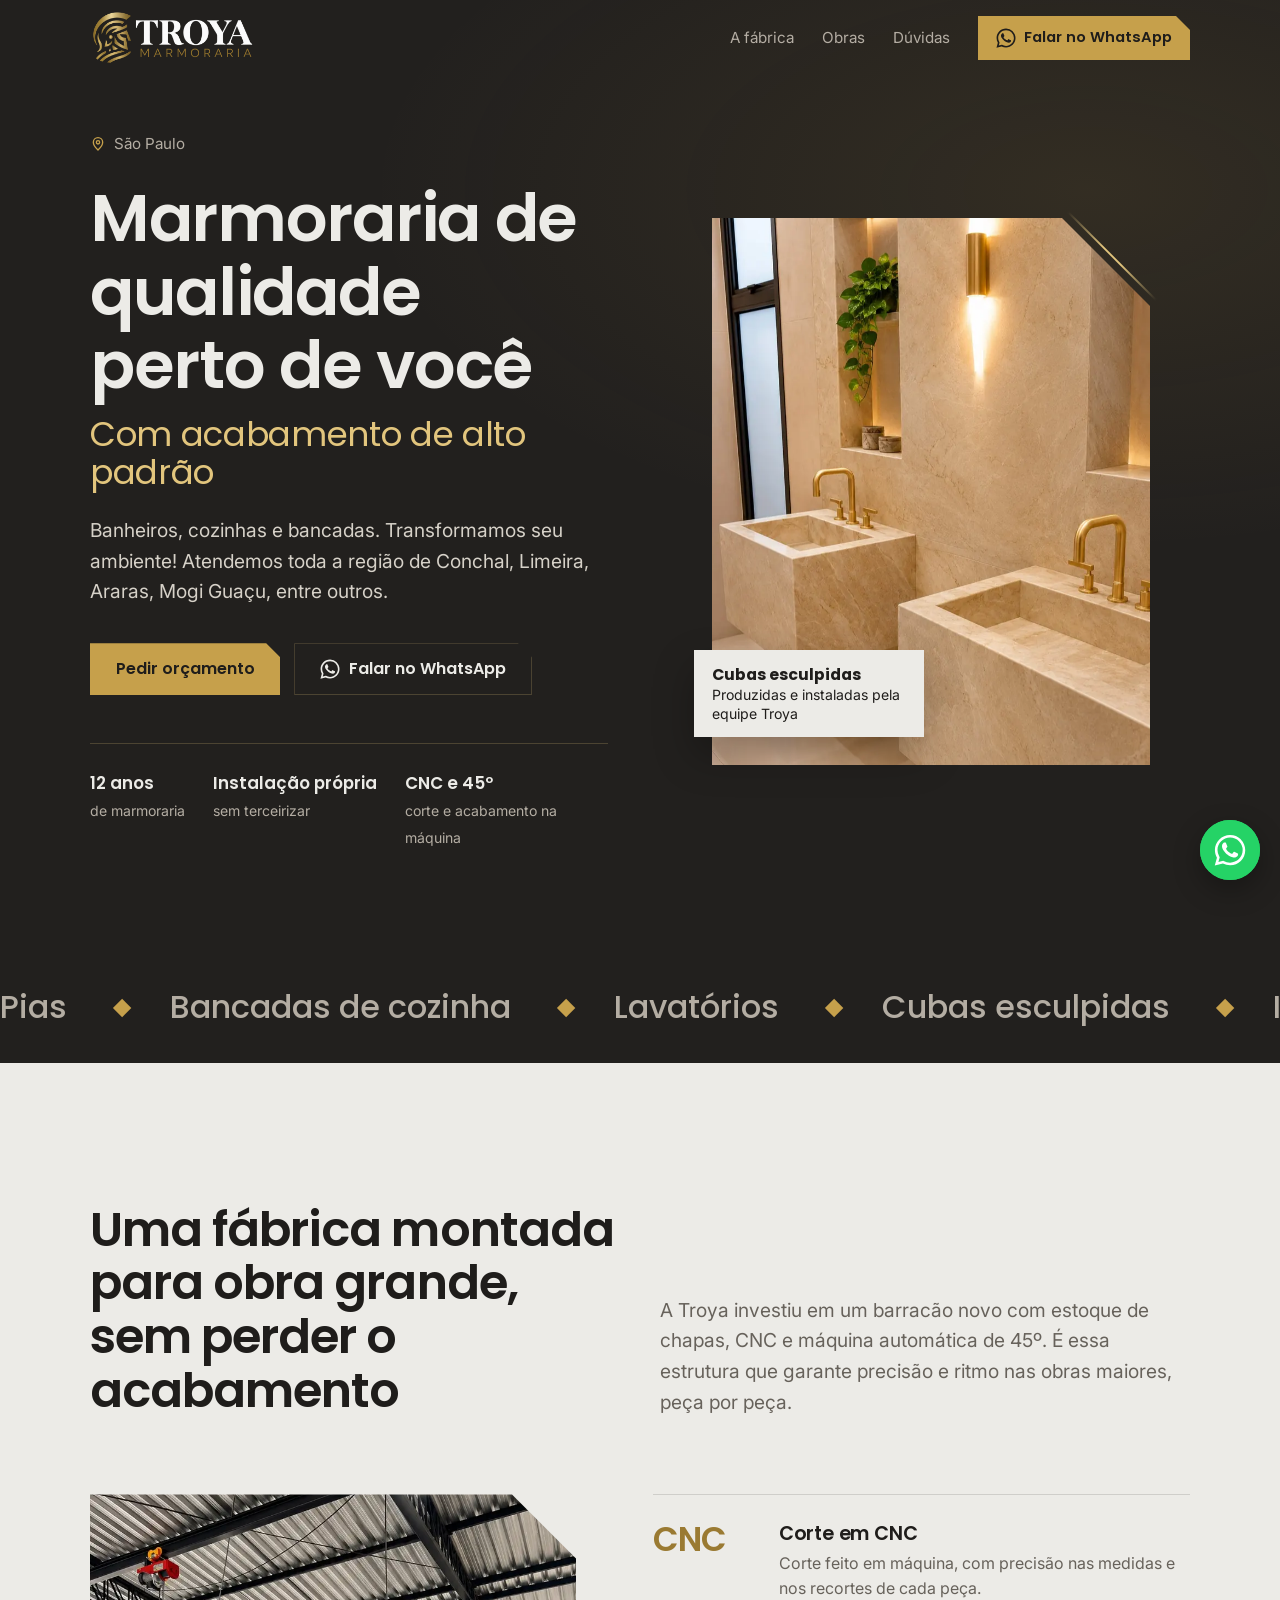
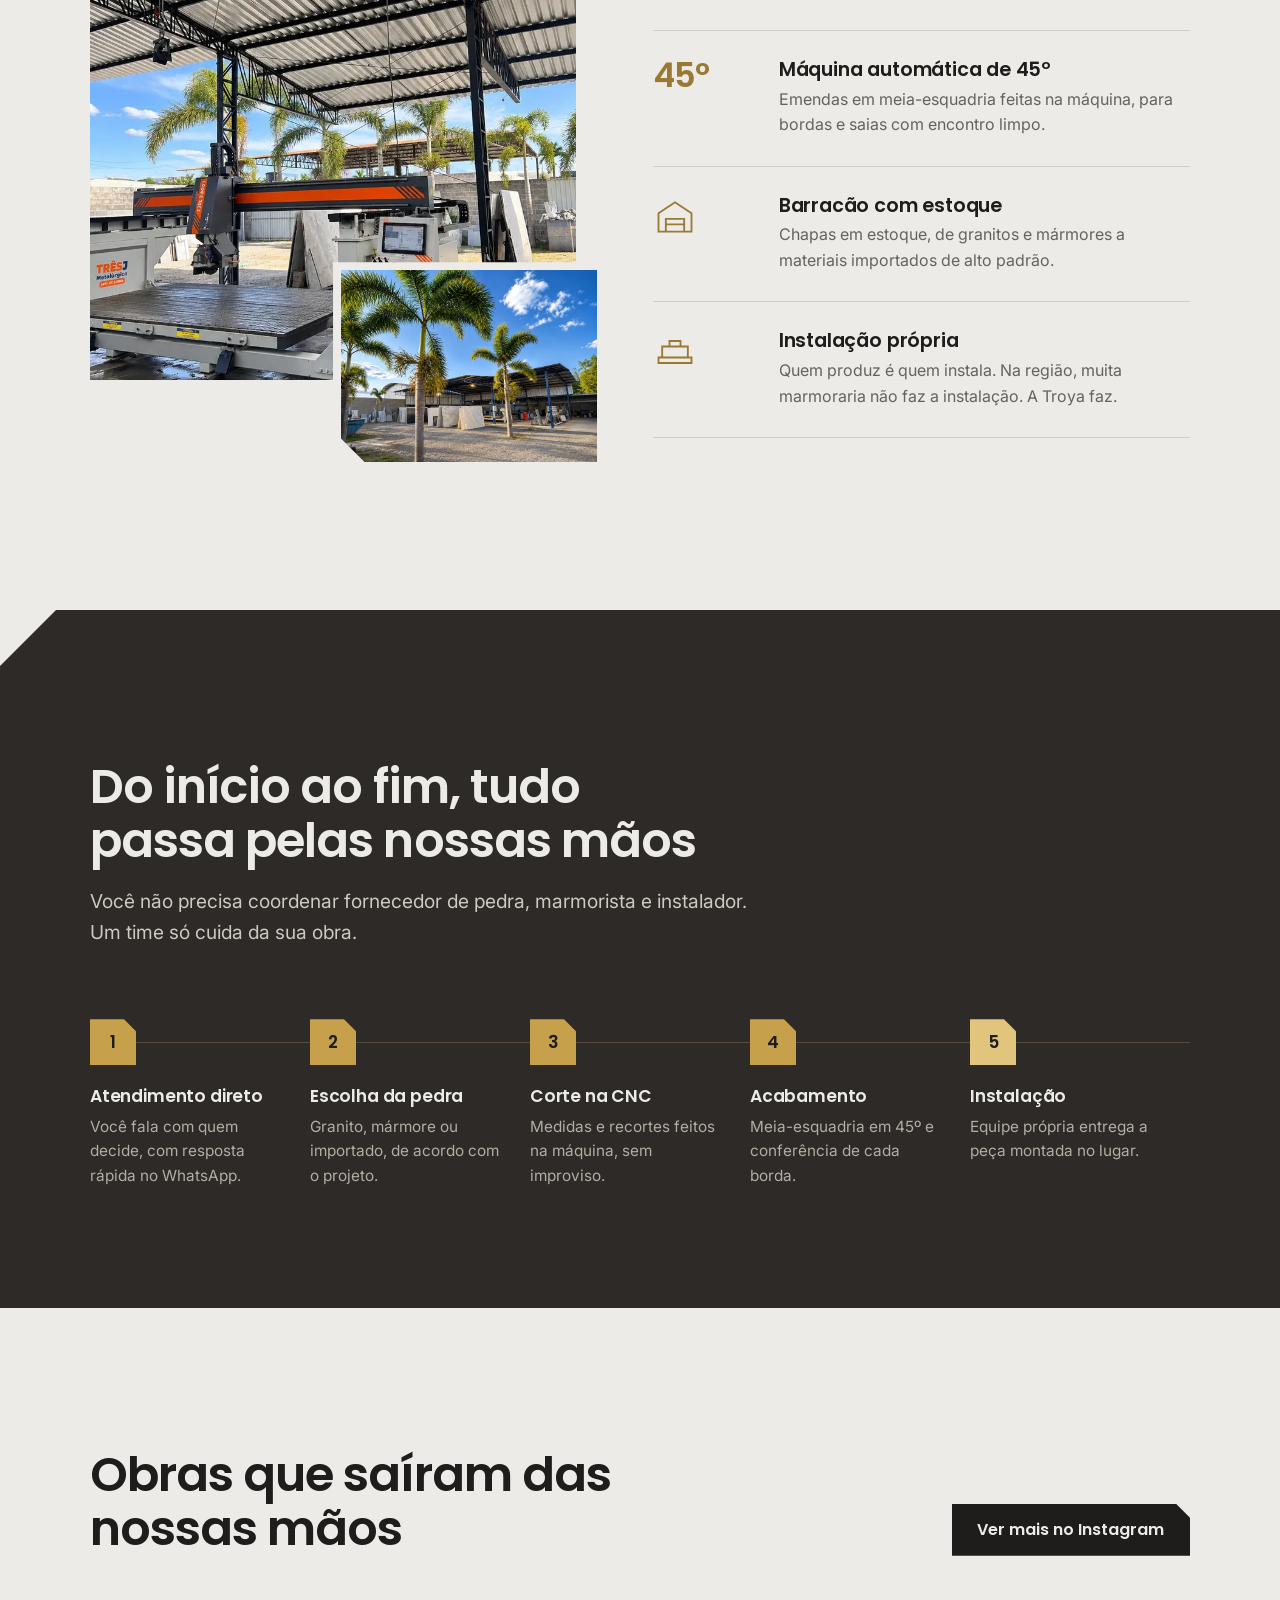
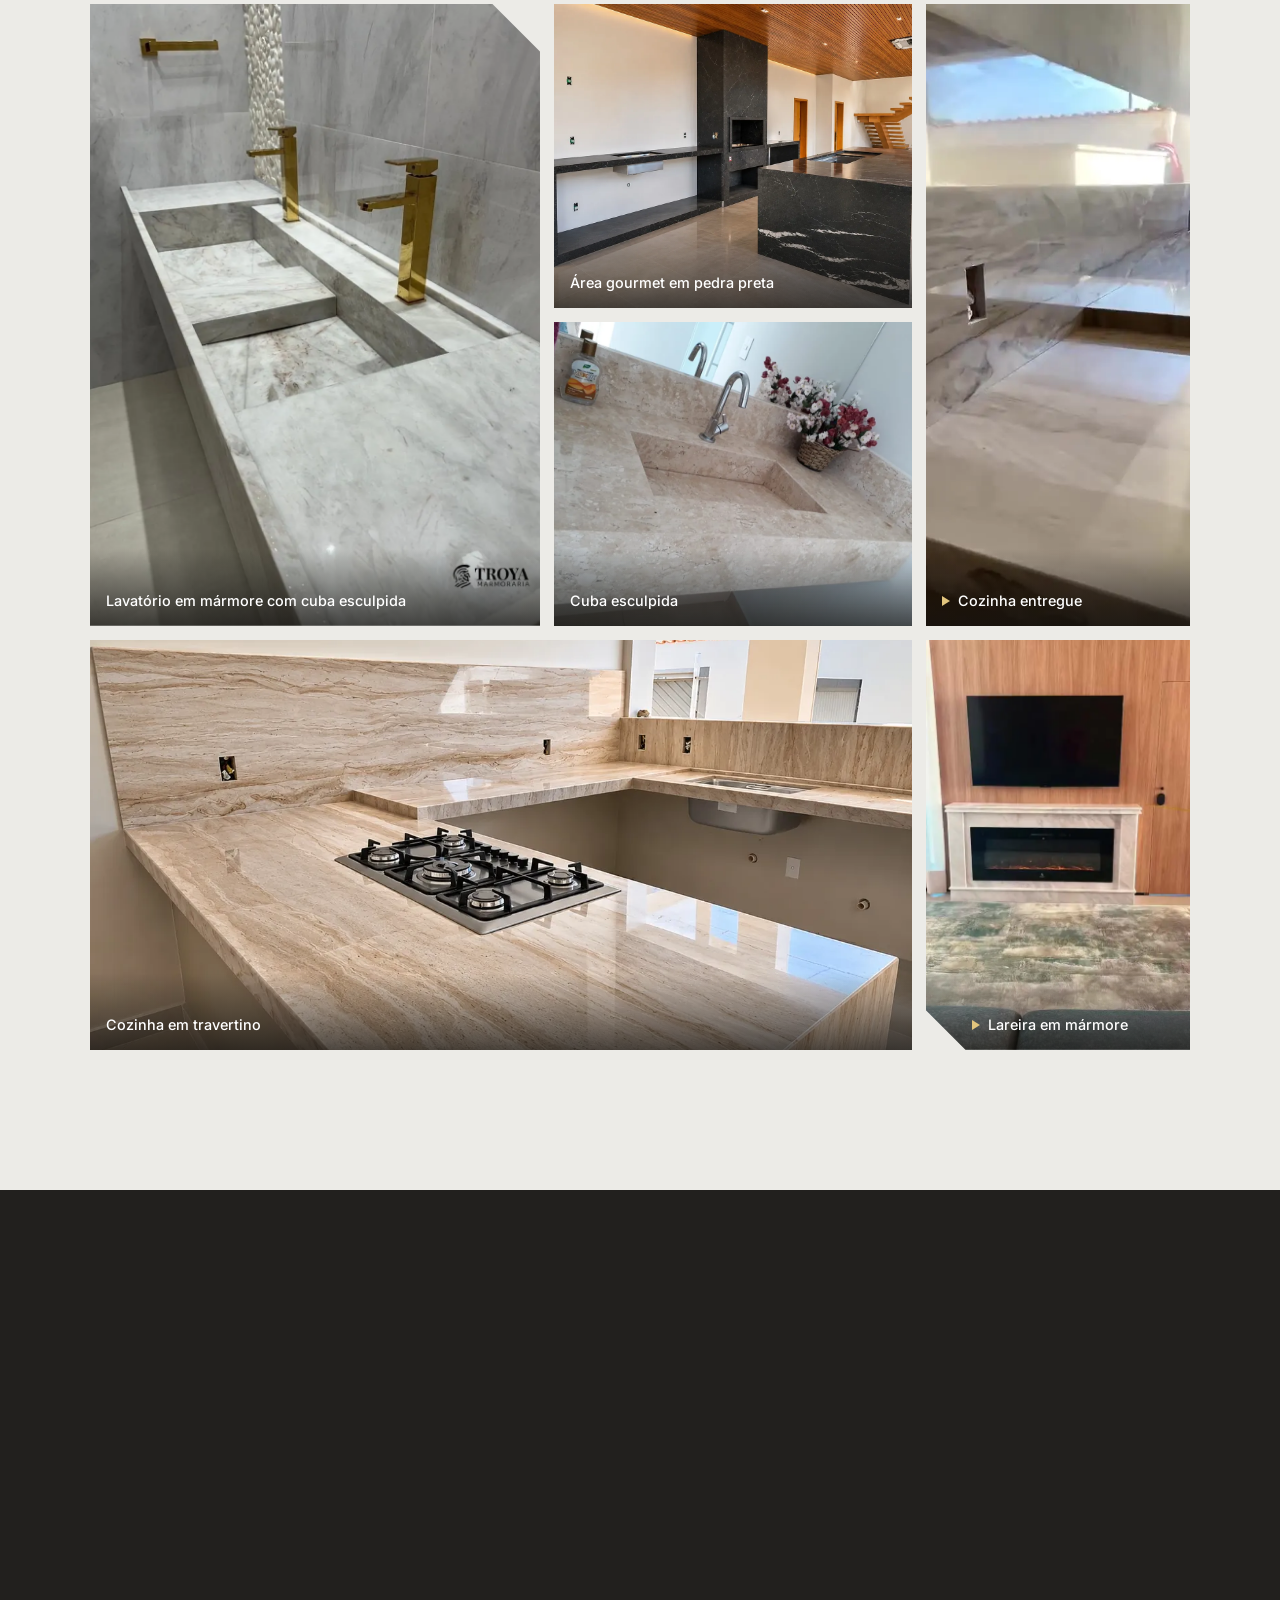
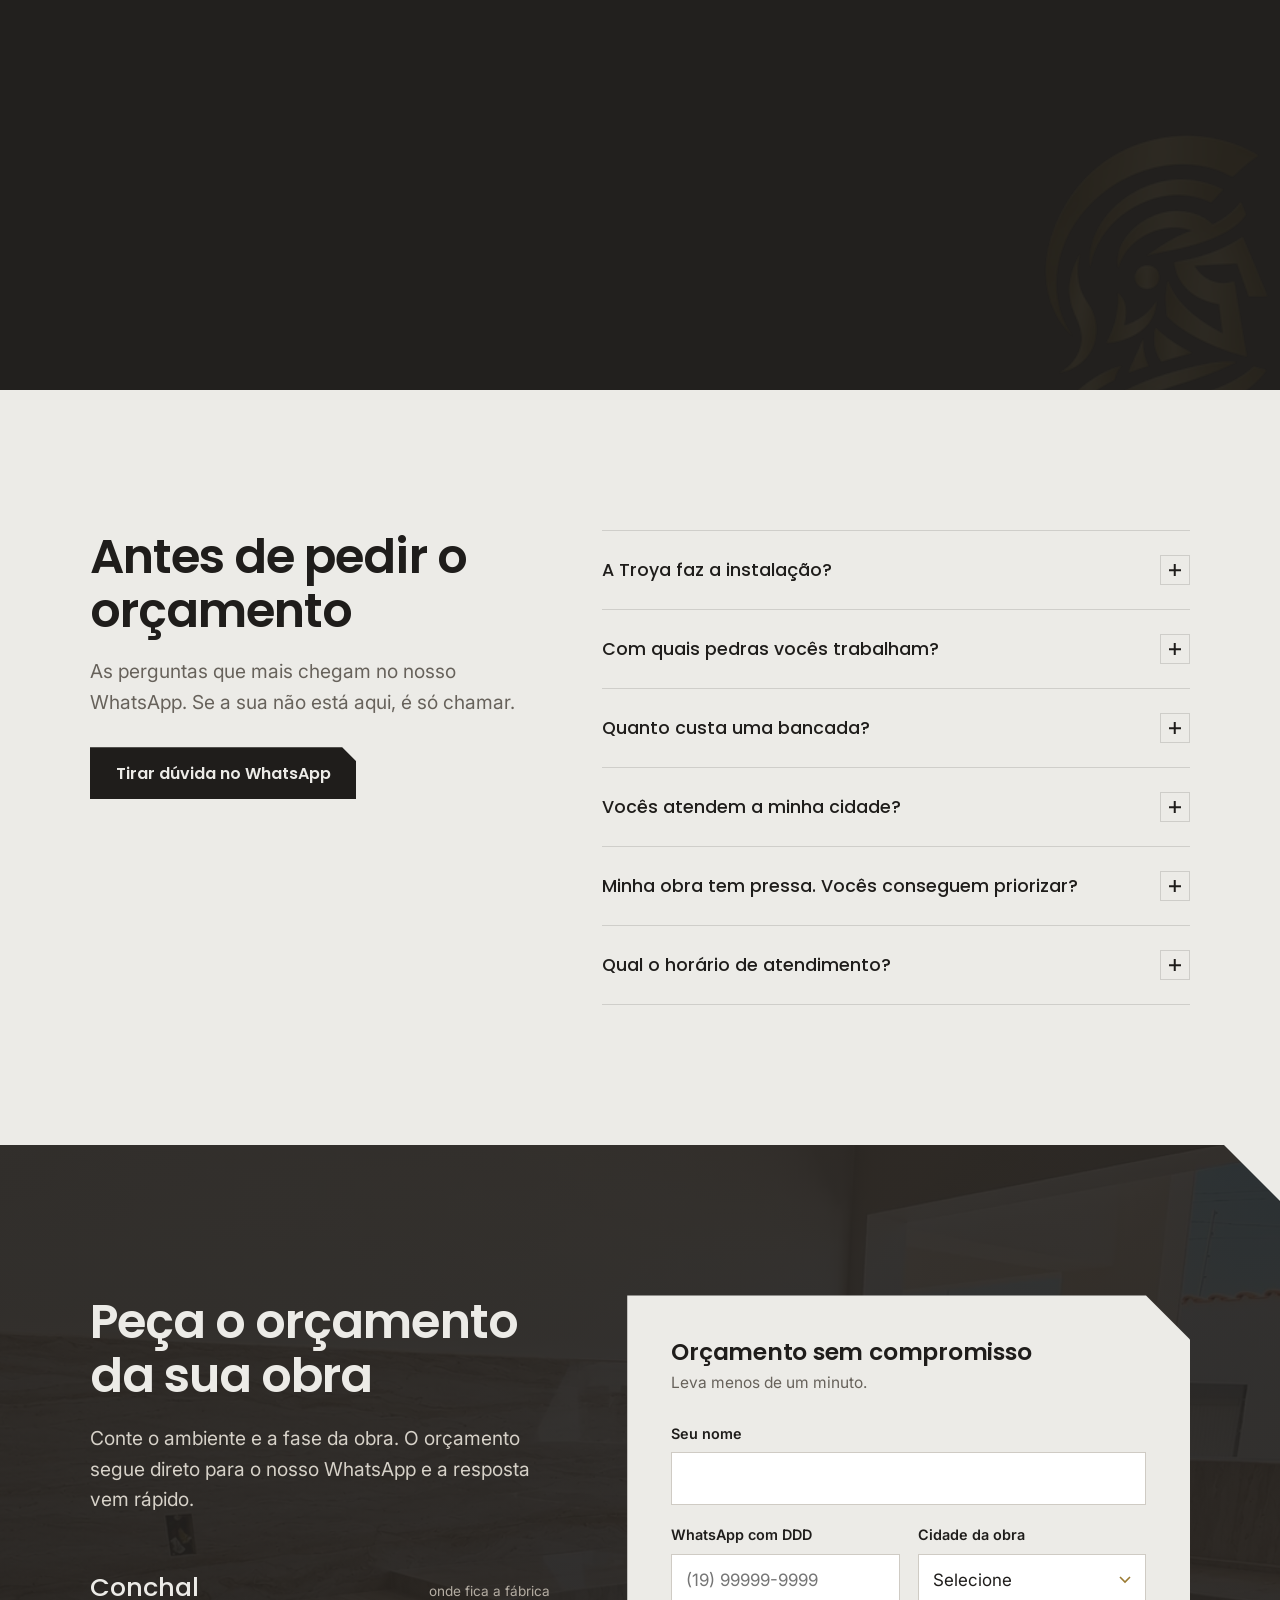
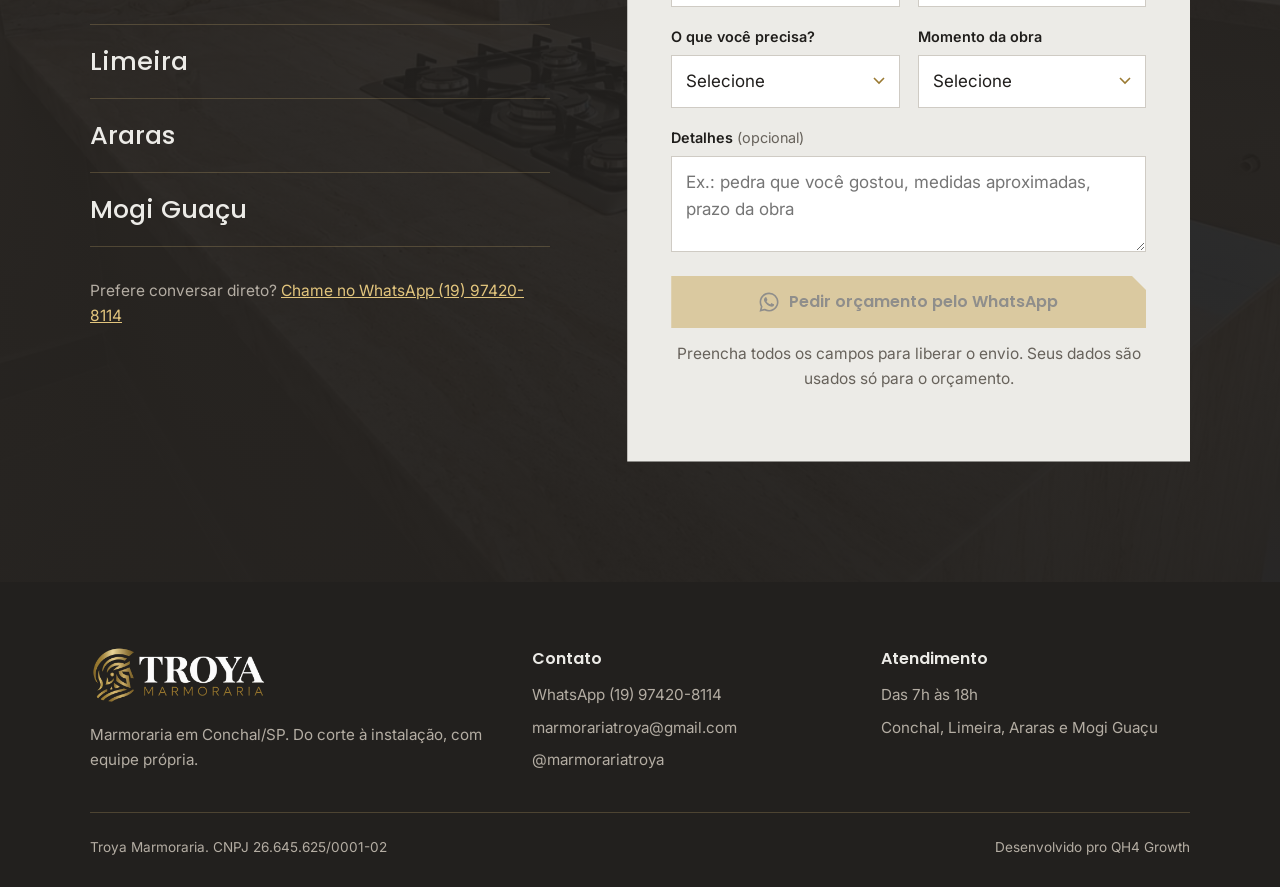
==== commit b3b420c7: "Troca fotos da LP pelas do cliente e corrige instalação do GTM - Hero, fábrica (máquina CNC + barrac" ====
--- a/index.html
+++ b/index.html
@@ -4,9 +4,13 @@
   <meta charset="utf-8">
   <meta name="viewport" content="width=device-width, initial-scale=1">
 
-  <!-- [QH4 SLOT 1] GOOGLE TAG MANAGER (HEAD)
-       Cole aqui o script do GTM, o mais alto possível no <head>.
-       Ex.: <script>(function(w,d,s,l,i){...})(window,document,'script','dataLayer','GTM-KKCHQTVM"');</script> -->
+  <!-- [QH4 SLOT 1] GOOGLE TAG MANAGER (HEAD) -->
+  <script async src="https://www.googletagmanager.com/gtm.js?id=GTM-KKCHQTVM"></script>
+  <script>
+    window.dataLayer = window.dataLayer || [];
+    function gtag(){dataLayer.push(arguments);}
+    gtag('js', new Date());
+  </script>
 
   <!-- [QH4 SLOT 2] VERIFICAÇÕES DE DOMÍNIO
        Meta (facebook-domain-verification), Google Search Console etc.
@@ -43,7 +47,7 @@
   <link rel="apple-touch-icon" href="assets/img/icon-180.png">
   <link rel="manifest" href="site.webmanifest">
 
-  <link rel="preload" as="image" href="assets/img/cozinha-ilha-obra.webp" imagesrcset="assets/img/cozinha-ilha-obra-800.webp 800w, assets/img/cozinha-ilha-obra.webp 1400w" imagesizes="(max-width: 900px) 100vw, 46vw" fetchpriority="high">
+  <link rel="preload" as="image" href="assets/img/banheiro-cubas-esculpidas.webp" imagesrcset="assets/img/banheiro-cubas-esculpidas-800.webp 800w, assets/img/banheiro-cubas-esculpidas.webp 1024w" imagesizes="(max-width: 900px) 100vw, 46vw" fetchpriority="high">
   <link rel="preconnect" href="https://fonts.googleapis.com">
   <link rel="preconnect" href="https://fonts.gstatic.com" crossorigin>
   <link href="https://fonts.googleapis.com/css2?family=Inter:wght@400;500;600&family=Poppins:wght@400;500;600&display=swap" rel="stylesheet">
@@ -95,13 +99,8 @@
   </script>
 </head>
 <body>
-  <!-- [QH4 SLOT 5] GOOGLE TAG MANAGER (NOSCRIPT)
-<script async src="https://www.googletagmanager.com/gtm.js?id=GTM-KKCHQTVM"></script>
-<script>
-  window.dataLayer = window.dataLayer || [];
-  function gtag(){dataLayer.push(arguments);}
-  gtag('js', new Date());
-</script>
+  <!-- [QH4 SLOT 5] GOOGLE TAG MANAGER (NOSCRIPT) -->
+  <noscript><iframe src="https://www.googletagmanager.com/ns.html?id=GTM-KKCHQTVM" height="0" width="0" style="display:none;visibility:hidden"></iframe></noscript>
 
   <a class="skip" href="#conteudo">Pular para o conteúdo</a>
 
@@ -148,9 +147,9 @@
 
         <figure class="laje">
           <div class="laje__img">
-            <img src="assets/img/cozinha-ilha-obra.webp" srcset="assets/img/cozinha-ilha-obra-800.webp 800w, assets/img/cozinha-ilha-obra.webp 1400w" sizes="(max-width: 900px) 100vw, 46vw" alt="Cozinha com ilha e bancadas em pedra clara instaladas pela Troya Marmoraria" width="1400" height="1400" fetchpriority="high">
-          </div>
-          <figcaption><b>Cozinha com ilha</b>Produzida e instalada pela equipe Troya</figcaption>
+            <img src="assets/img/banheiro-cubas-esculpidas.webp" srcset="assets/img/banheiro-cubas-esculpidas-800.webp 800w, assets/img/banheiro-cubas-esculpidas.webp 1024w" sizes="(max-width: 900px) 100vw, 46vw" alt="Banheiro com cubas esculpidas e revestimento em pedra bege feitos pela Troya Marmoraria" width="1024" height="1536" fetchpriority="high">
+          </div>
+          <figcaption><b>Cubas esculpidas</b>Produzidas e instaladas pela equipe Troya</figcaption>
         </figure>
       </div>
     </section>
@@ -172,8 +171,8 @@
         </div>
         <div class="fabrica__corpo">
           <div class="fabrica__fotos">
-            <div class="f1" data-reveal="corte"><img src="assets/img/chapa-barracao.webp" alt="Chapa de pedra natural em estoque no barracão da Troya" width="868" height="868" loading="lazy"></div>
-            <div class="f2" data-reveal data-delay="250"><img src="assets/img/peca-oficina.webp" alt="Peça em pedra com acabamento sendo finalizada na oficina da Troya" width="1080" height="810" loading="lazy"></div>
+            <div class="f1" data-reveal="corte"><img src="assets/img/maquina-cnc.webp" alt="Máquina CNC de corte de pedra no barracão da Troya" width="800" height="1067" loading="lazy"></div>
+            <div class="f2" data-reveal data-delay="250"><img src="assets/img/barracao-troya.webp" alt="Barracão da Troya Marmoraria com chapas de pedra em estoque" width="800" height="886" loading="lazy"></div>
           </div>
           <ul class="equip">
             <li data-reveal>
@@ -220,14 +219,12 @@
           <a class="btn btn--dark" href="https://www.instagram.com/marmorariatroya/" target="_blank" rel="noopener" data-reveal>Ver mais no Instagram</a>
         </div>
         <div class="mosaico">
-          <figure class="peca p1" data-reveal><img src="assets/img/bancada-granito-gourmet.webp" alt="Bancada de área gourmet em granito escuro com saia reta" width="1080" height="1080" loading="lazy"><figcaption>Bancada de área gourmet em granito</figcaption></figure>
-          <figure class="peca p2" data-reveal data-delay="80"><img src="assets/img/cuba-esculpida-1.webp" alt="Cuba esculpida em pedra bege com torneira cromada" width="720" height="720" loading="lazy"><figcaption>Cuba esculpida</figcaption></figure>
+          <figure class="peca p1" data-reveal><img src="assets/img/lavatorio-marmore-duplo.webp" alt="Bancada de lavatório em mármore branco com cuba esculpida dupla e metais dourados" width="1024" height="1280" loading="lazy"><figcaption>Lavatório em mármore com cuba esculpida</figcaption></figure>
+          <figure class="peca p2" data-reveal data-delay="80"><img src="assets/img/area-gourmet-granito-preto.webp" alt="Área gourmet com ilha, bancada e churrasqueira revestidas em pedra preta" width="1200" height="900" loading="lazy"><figcaption>Área gourmet em pedra preta</figcaption></figure>
           <figure class="peca p3 peca--video" data-reveal data-delay="160"><video src="assets/video/cozinha-obra.mp4" poster="assets/img/poster-cozinha.webp" muted loop playsinline preload="none" data-autoplay width="540" height="960" aria-label="Vídeo de cozinha com bancadas em pedra clara instaladas"></video><figcaption>Cozinha entregue</figcaption></figure>
-          <figure class="peca p4" data-reveal data-delay="80"><img src="assets/img/bancada-granito-churrasqueira.webp" alt="Bancada em granito ao lado de churrasqueira de tijolos" width="1080" height="1080" loading="lazy"><figcaption>Área de churrasqueira</figcaption></figure>
-          <figure class="peca p5" data-reveal><img src="assets/img/cuba-esculpida-2.webp" alt="Cuba esculpida em pedra com detalhe de encaixe" width="719" height="719" loading="lazy"><figcaption>Lavatório em pedra</figcaption></figure>
-          <figure class="peca p6" data-reveal data-delay="80"><img src="assets/img/bancada-granito-cozinha.webp" alt="Bancada de cozinha em granito escuro instalada" width="1080" height="1080" loading="lazy"><figcaption>Bancada de cozinha em granito</figcaption></figure>
-          <figure class="peca p7" data-reveal data-delay="160"><img src="assets/img/cuba-esculpida-3.webp" alt="Cuba quadrada esculpida em pedra" width="540" height="540" loading="lazy"><figcaption>Cuba esculpida</figcaption></figure>
-          <figure class="peca p8 peca--video" data-reveal data-delay="240"><video src="assets/video/lareira-marmore.mp4" poster="assets/img/poster-lareira.webp" muted loop playsinline preload="none" data-autoplay width="540" height="960" aria-label="Vídeo de lareira revestida em mármore branco"></video><figcaption>Lareira em mármore</figcaption></figure>
+          <figure class="peca p4" data-reveal data-delay="80"><img src="assets/img/lavatorio-cuba-esculpida-bege.webp" alt="Lavatório em pedra bege com cuba esculpida" width="1032" height="774" loading="lazy"><figcaption>Cuba esculpida</figcaption></figure>
+          <figure class="peca p5" data-reveal><img src="assets/img/cozinha-travertino.webp" alt="Bancada de cozinha em travertino com cooktop e frontão na mesma pedra" width="1200" height="900" loading="lazy"><figcaption>Cozinha em travertino</figcaption></figure>
+          <figure class="peca p8 peca--video" data-reveal data-delay="160"><video src="assets/video/lareira-marmore.mp4" poster="assets/img/poster-lareira.webp" muted loop playsinline preload="none" data-autoplay width="540" height="960" aria-label="Vídeo de lareira revestida em mármore branco"></video><figcaption>Lareira em mármore</figcaption></figure>
         </div>
       </div>
     </section>
--- a/assets/css/style.css
+++ b/assets/css/style.css
@@ -224,10 +224,8 @@
 .p2 { grid-column: 6 / 10; grid-row: span 3; }
 .p3 { grid-column: 10 / 13; grid-row: span 6; }
 .p4 { grid-column: 6 / 10; grid-row: span 3; }
-.p5 { grid-column: 1 / 4; grid-row: span 3; }
-.p6 { grid-column: 4 / 7; grid-row: span 3; }
-.p7 { grid-column: 7 / 10; grid-row: span 3; }
-.p8 { grid-column: 10 / 13; grid-row: span 3; clip-path: polygon(0 0, 100% 0, 100% 100%, 40px 100%, 0 calc(100% - 40px)); }
+.p5 { grid-column: 1 / 10; grid-row: span 4; }
+.p8 { grid-column: 10 / 13; grid-row: span 4; clip-path: polygon(0 0, 100% 0, 100% 100%, 40px 100%, 0 calc(100% - 40px)); }
 
 /* ---------- Quem ---------- */
 .quem { padding: clamp(80px, 11vw, 140px) 0; position: relative; overflow: hidden; }
@@ -277,7 +275,7 @@
   padding: clamp(96px, 12vw, 150px) 0 clamp(80px, 10vw, 120px);
   background:
     linear-gradient(rgba(34, 32, 30, .9), rgba(34, 32, 30, .96)),
-    url('../img/chapa-barracao.webp') center / cover;
+    url('../img/cozinha-travertino.webp') center / cover;
   position: relative;
 }
 .orcamento::before { content: ''; position: absolute; top: 0; right: 0; border-style: solid; border-width: 0 var(--chanfro) var(--chanfro) 0; border-color: transparent var(--marmore) transparent transparent; }
@@ -382,7 +380,7 @@
   .mosaico { grid-template-columns: repeat(6, 1fr); grid-auto-rows: 64px; grid-auto-flow: dense; gap: 10px; }
   .mosaico .peca { grid-column: span 3; grid-row: span 3; }
   .mosaico .p1 { grid-column: 1 / -1; grid-row: span 5; }
-  .mosaico .p3, .mosaico .p8 { grid-row: span 6; }
+  .mosaico .p3, .mosaico .p5, .mosaico .p8 { grid-row: span 6; }
   .rodape__grid { grid-template-columns: 1fr 1fr; }
   .rodape__grid > div:first-child { grid-column: 1 / -1; }
 }
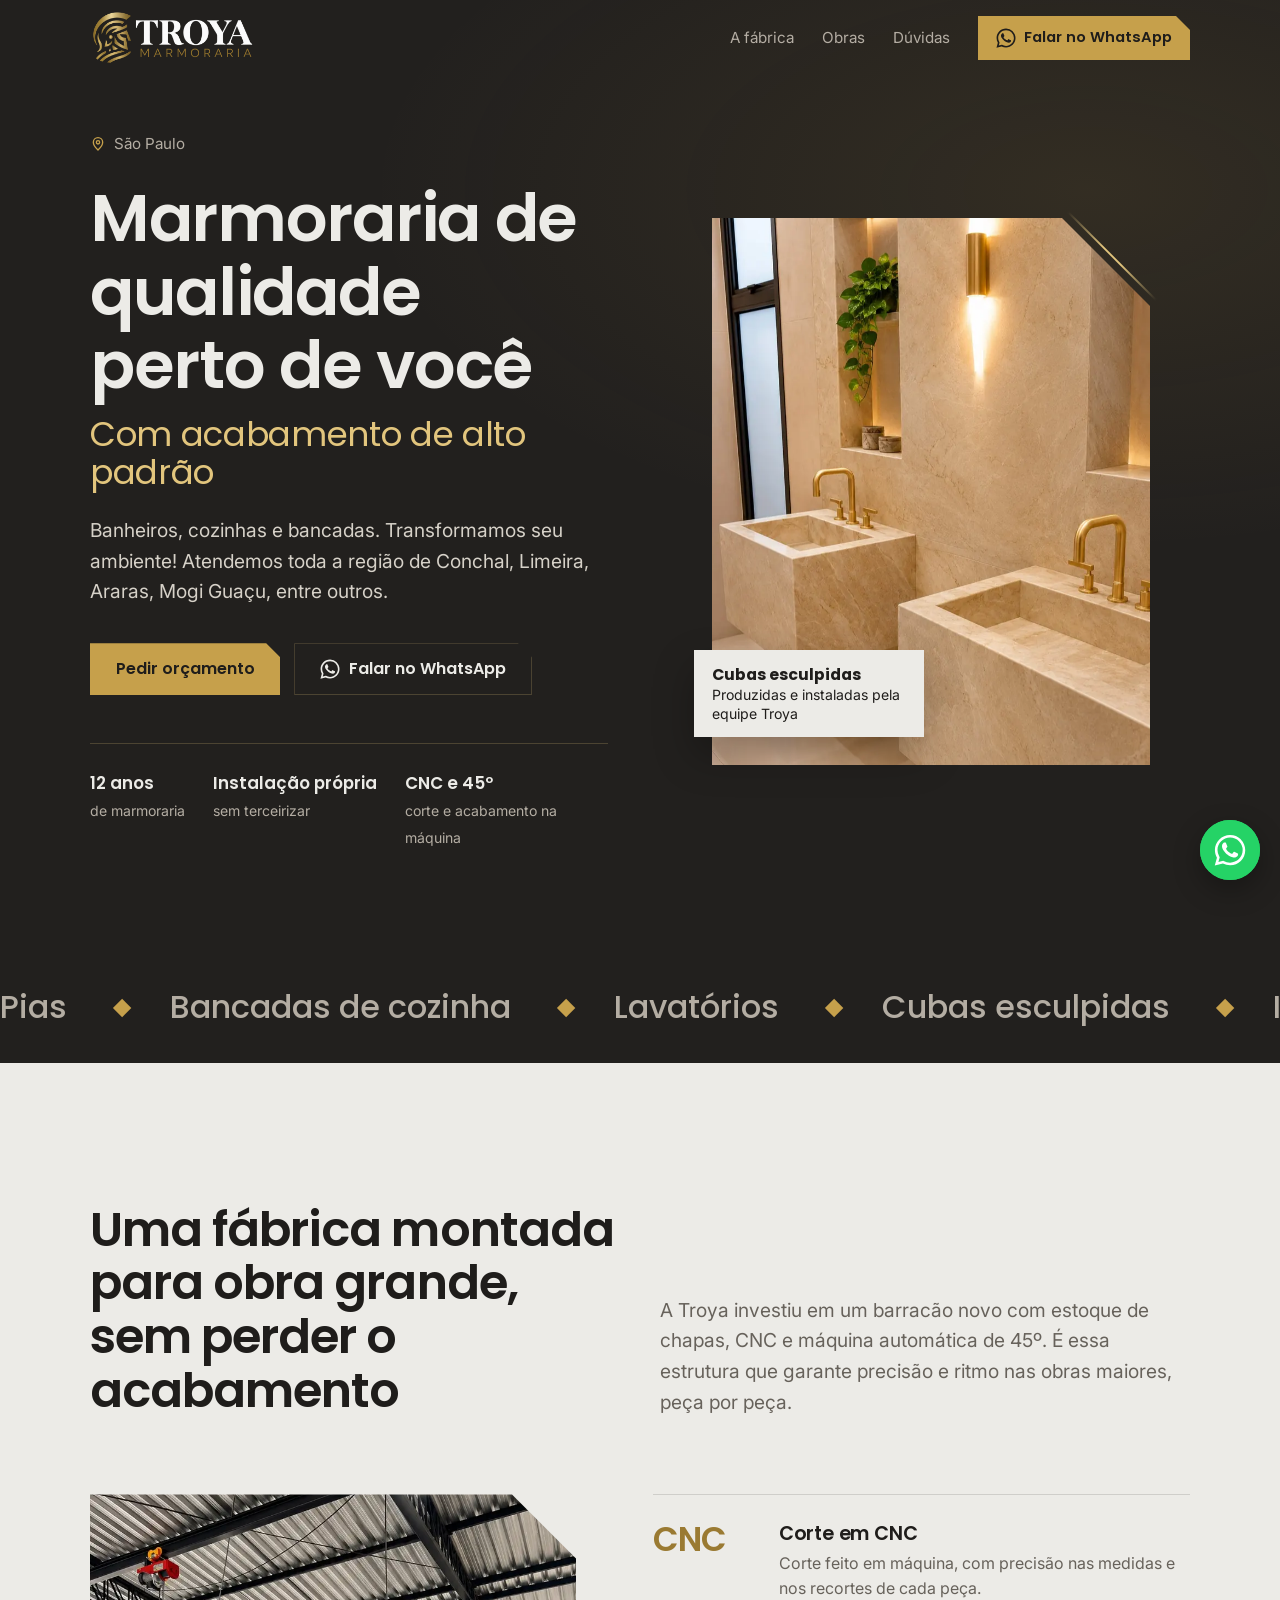
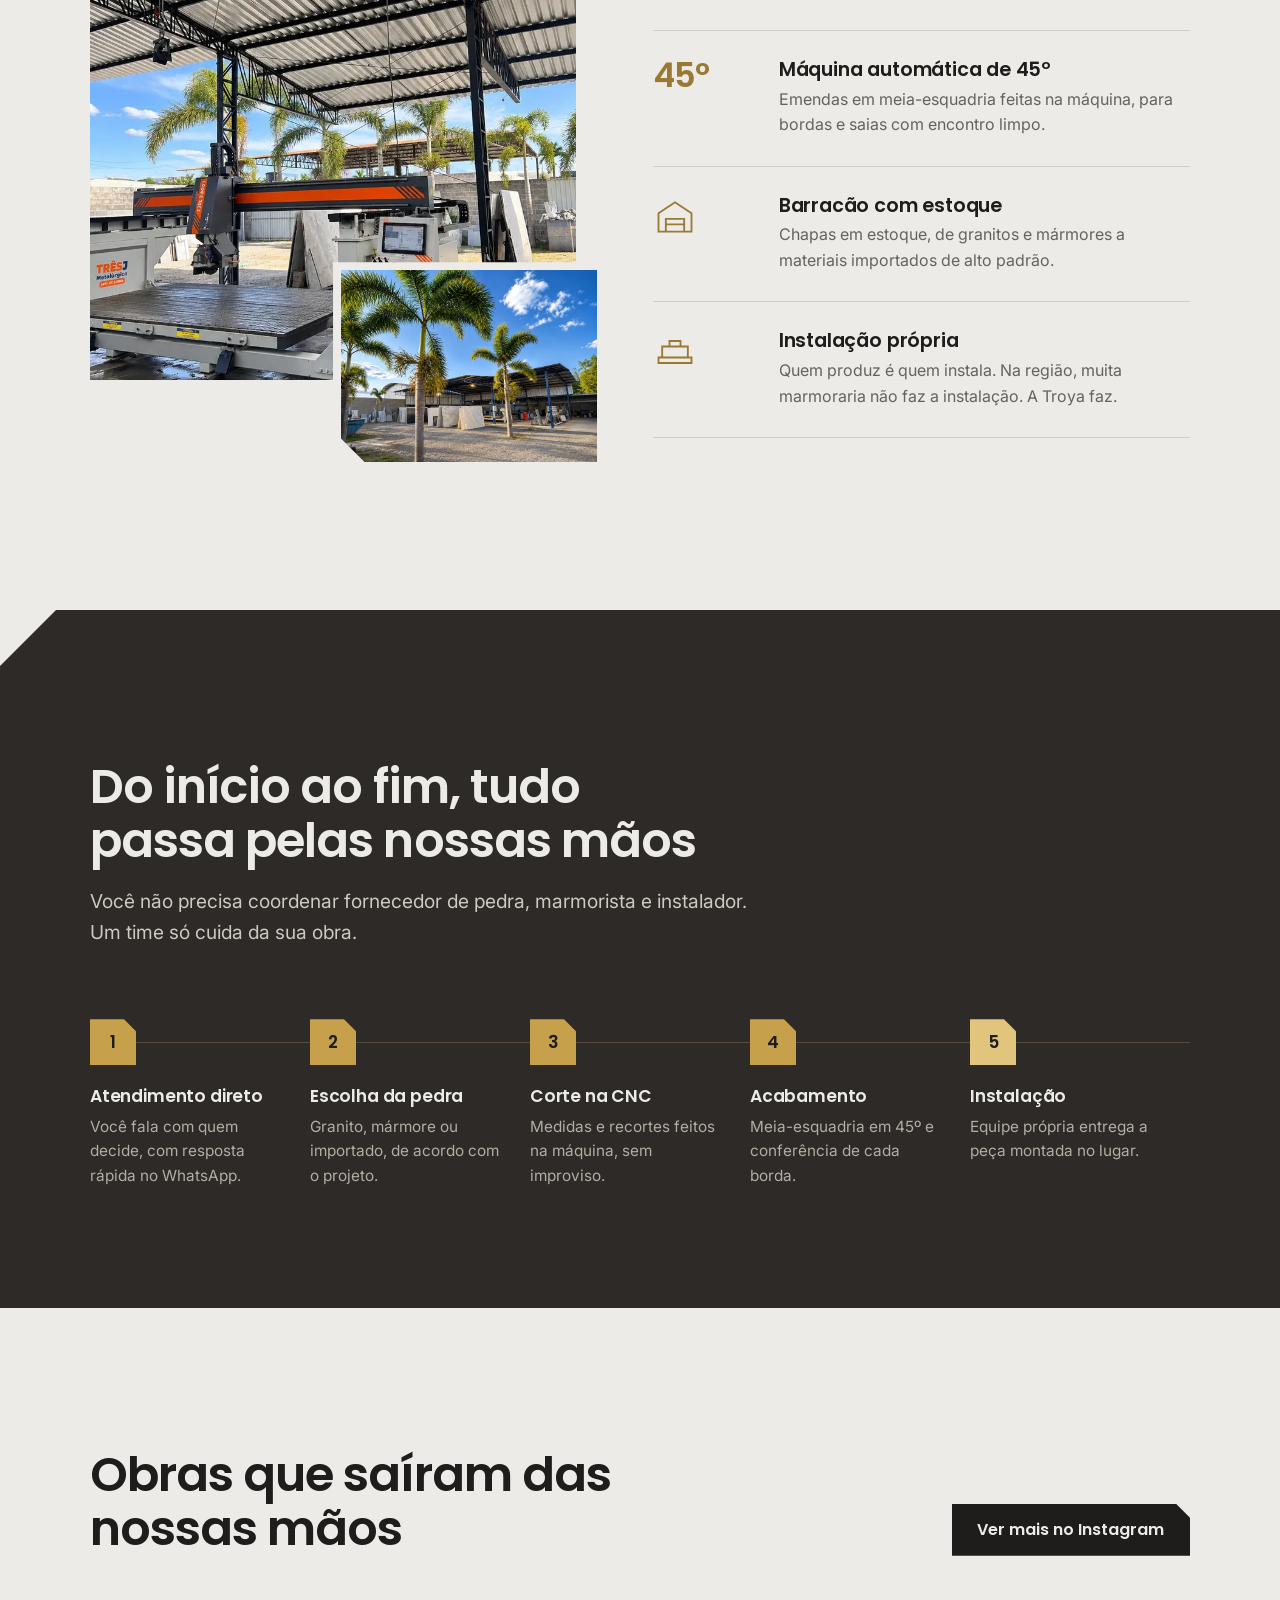
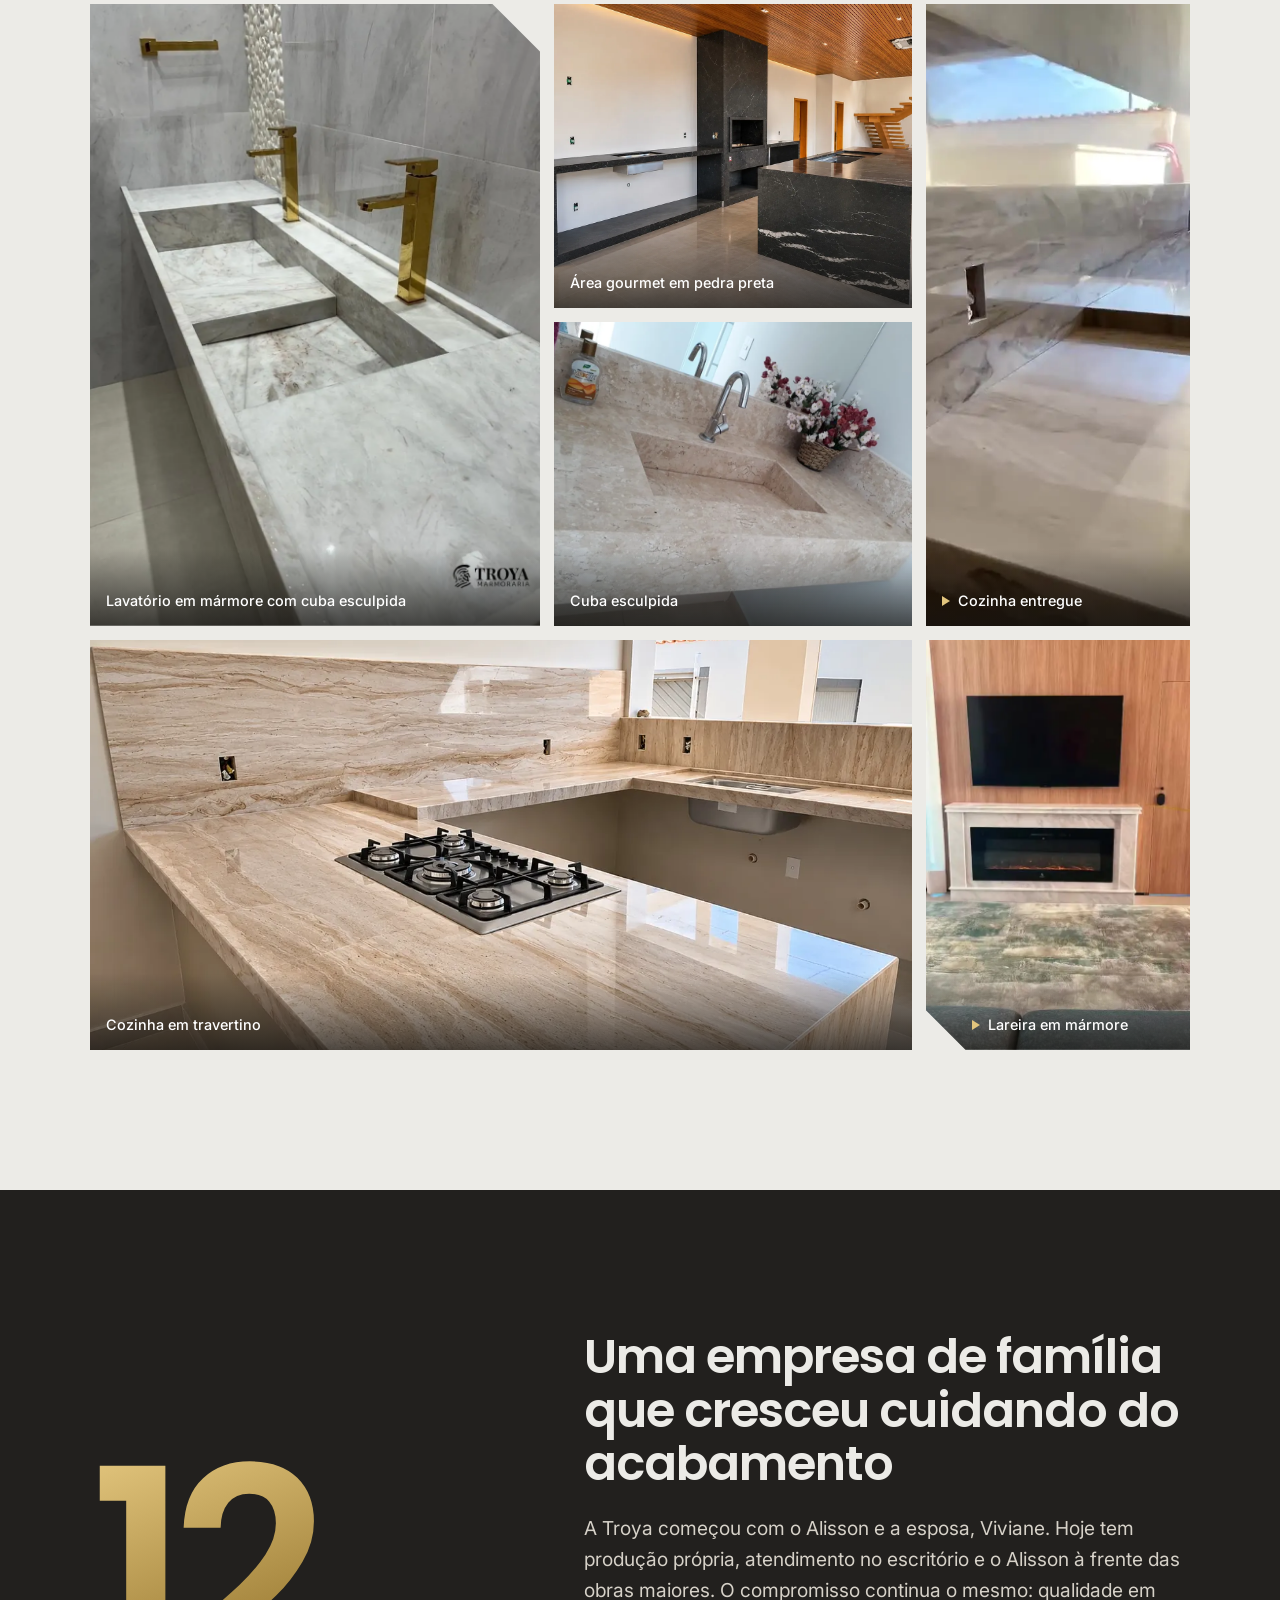
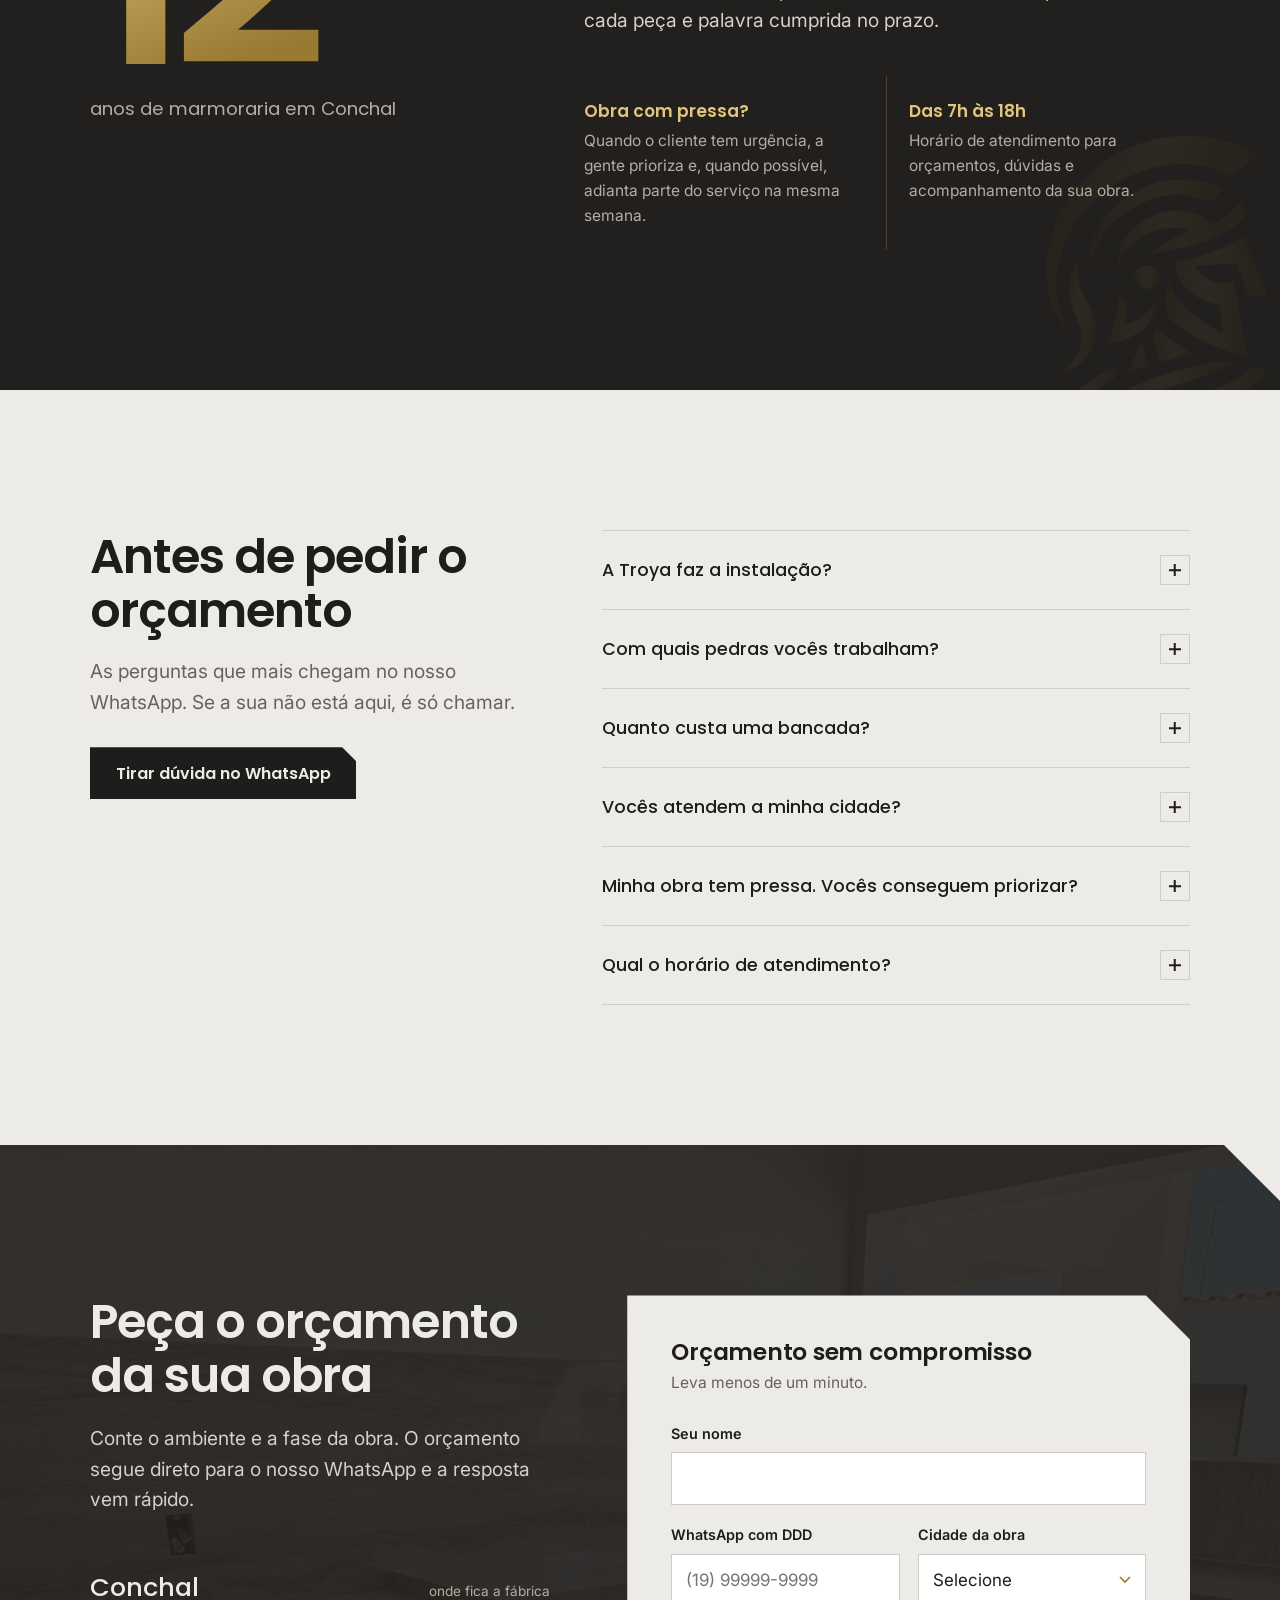
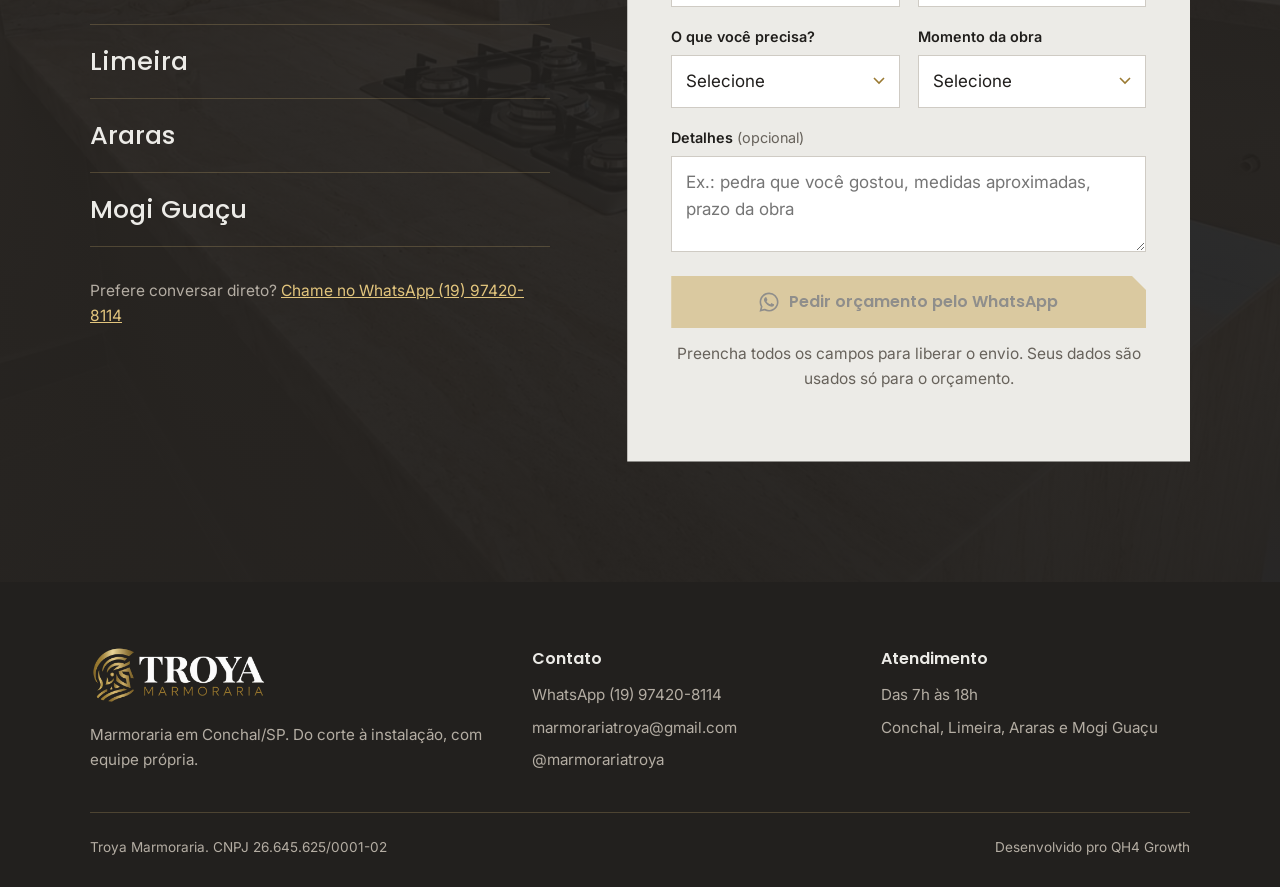
==== commit dbcb6282: "Update index.html" ====
--- a/index.html
+++ b/index.html
@@ -5,7 +5,7 @@
   <meta name="viewport" content="width=device-width, initial-scale=1">
 
   <!-- [QH4 SLOT 1] GOOGLE TAG MANAGER (HEAD) -->
-  <script async src="https://www.googletagmanager.com/gtm.js?id=GTM-KKCHQTVM"></script>
+  <script async src="https://www.googletagmanager.com/gtm.js?id=GTM-K5G3B22H"></script>
   <script>
     window.dataLayer = window.dataLayer || [];
     function gtag(){dataLayer.push(arguments);}
